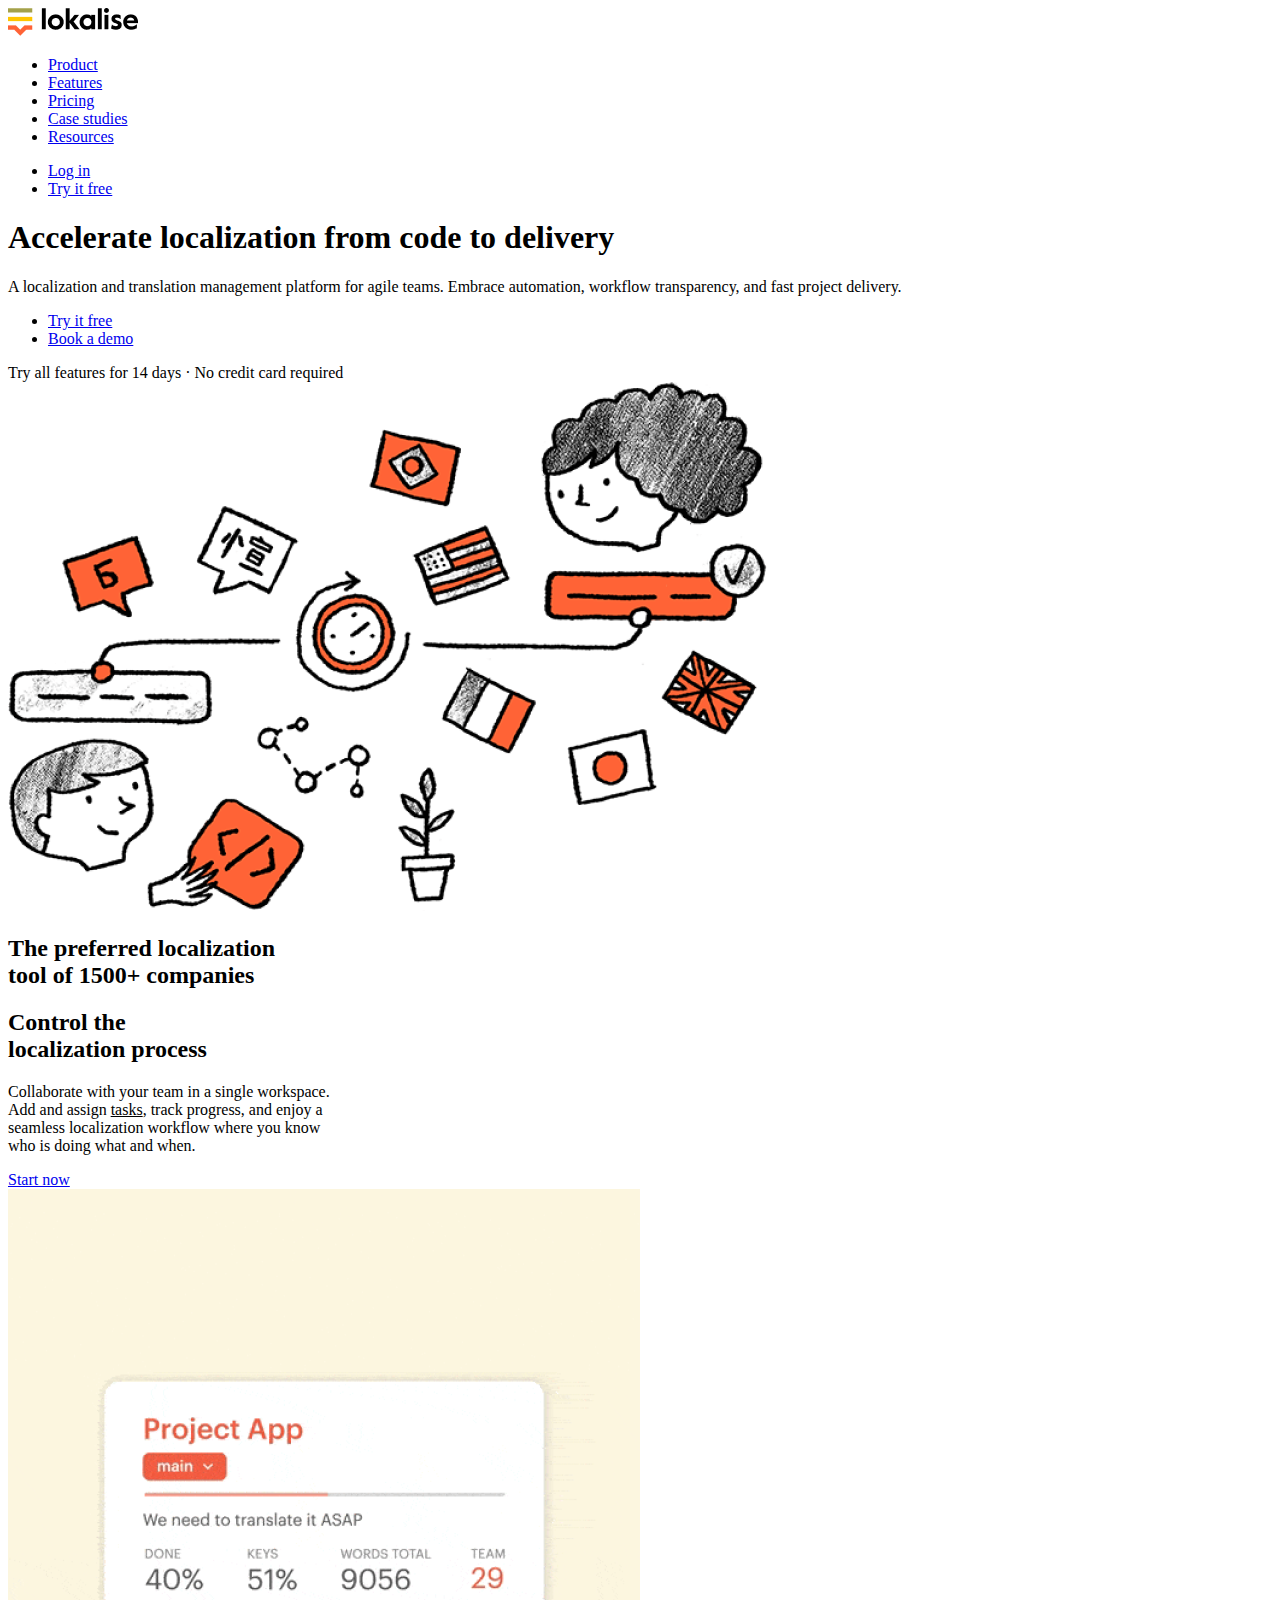
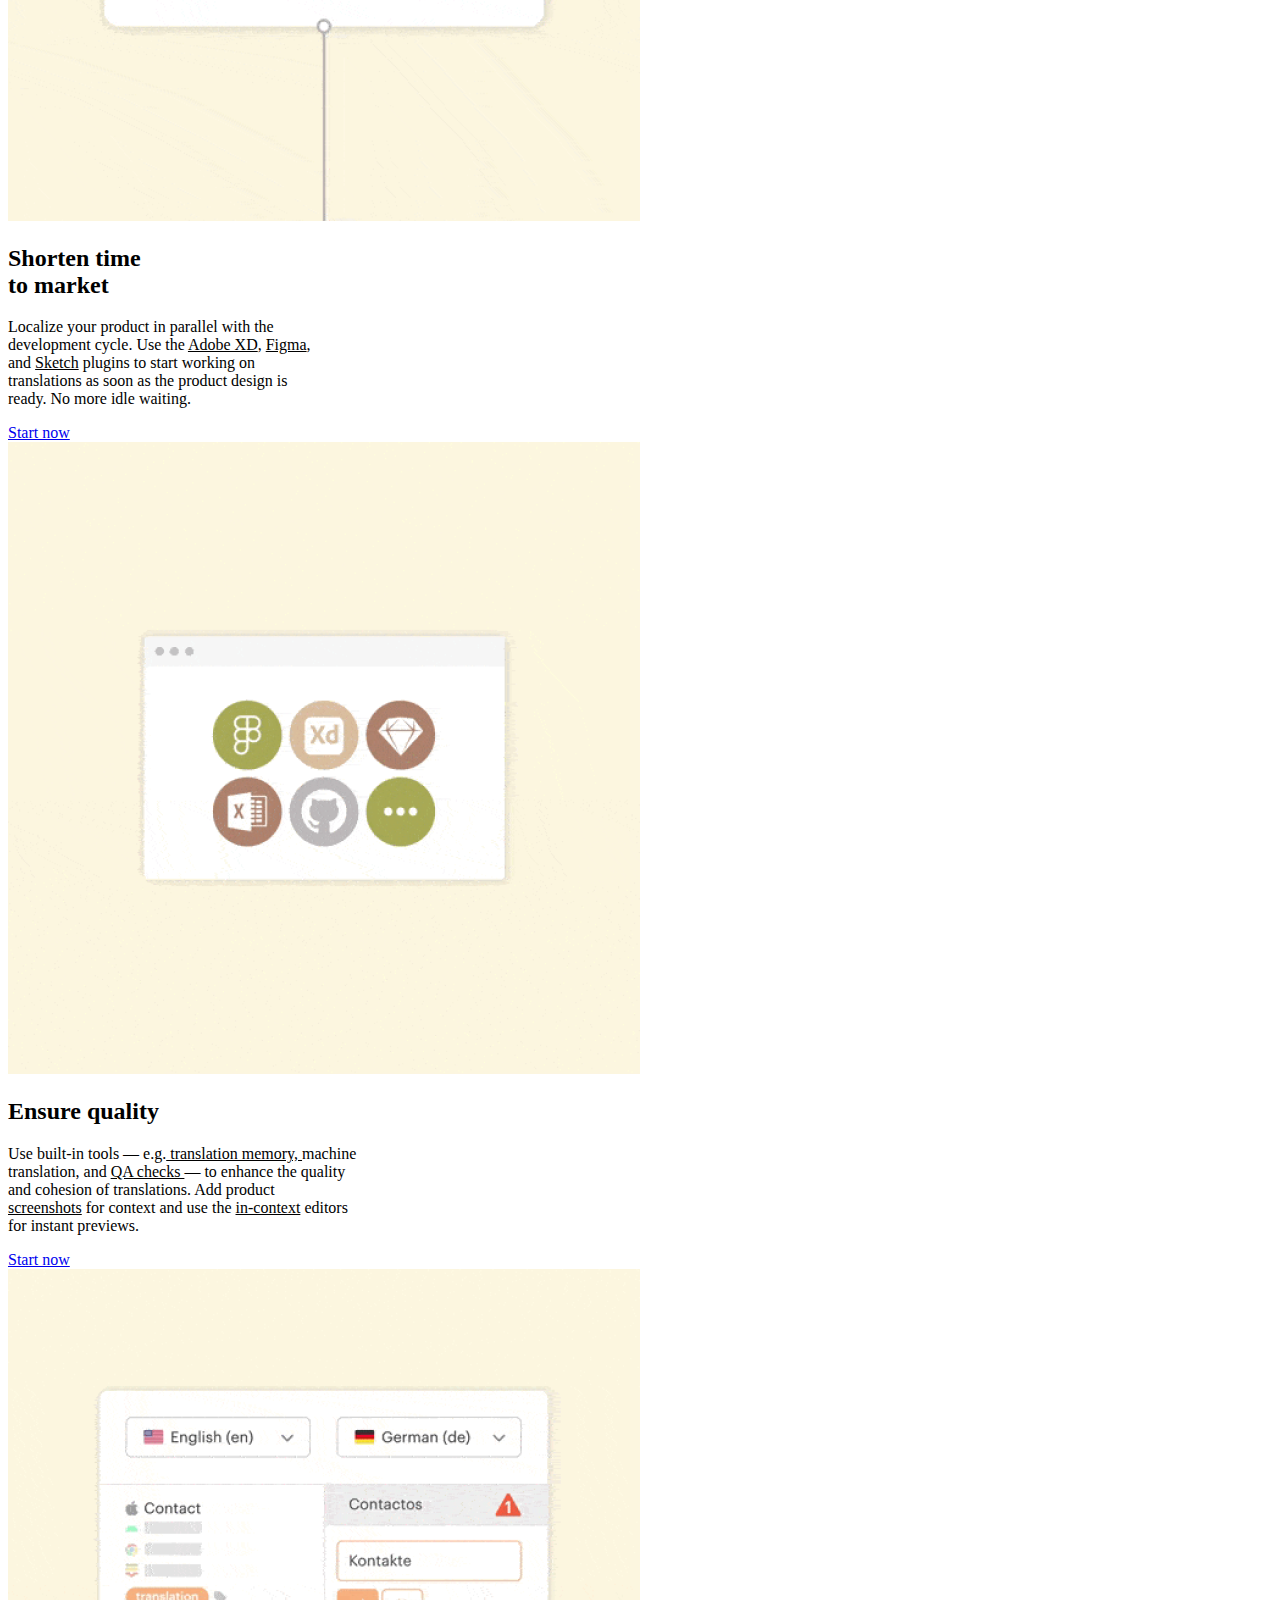
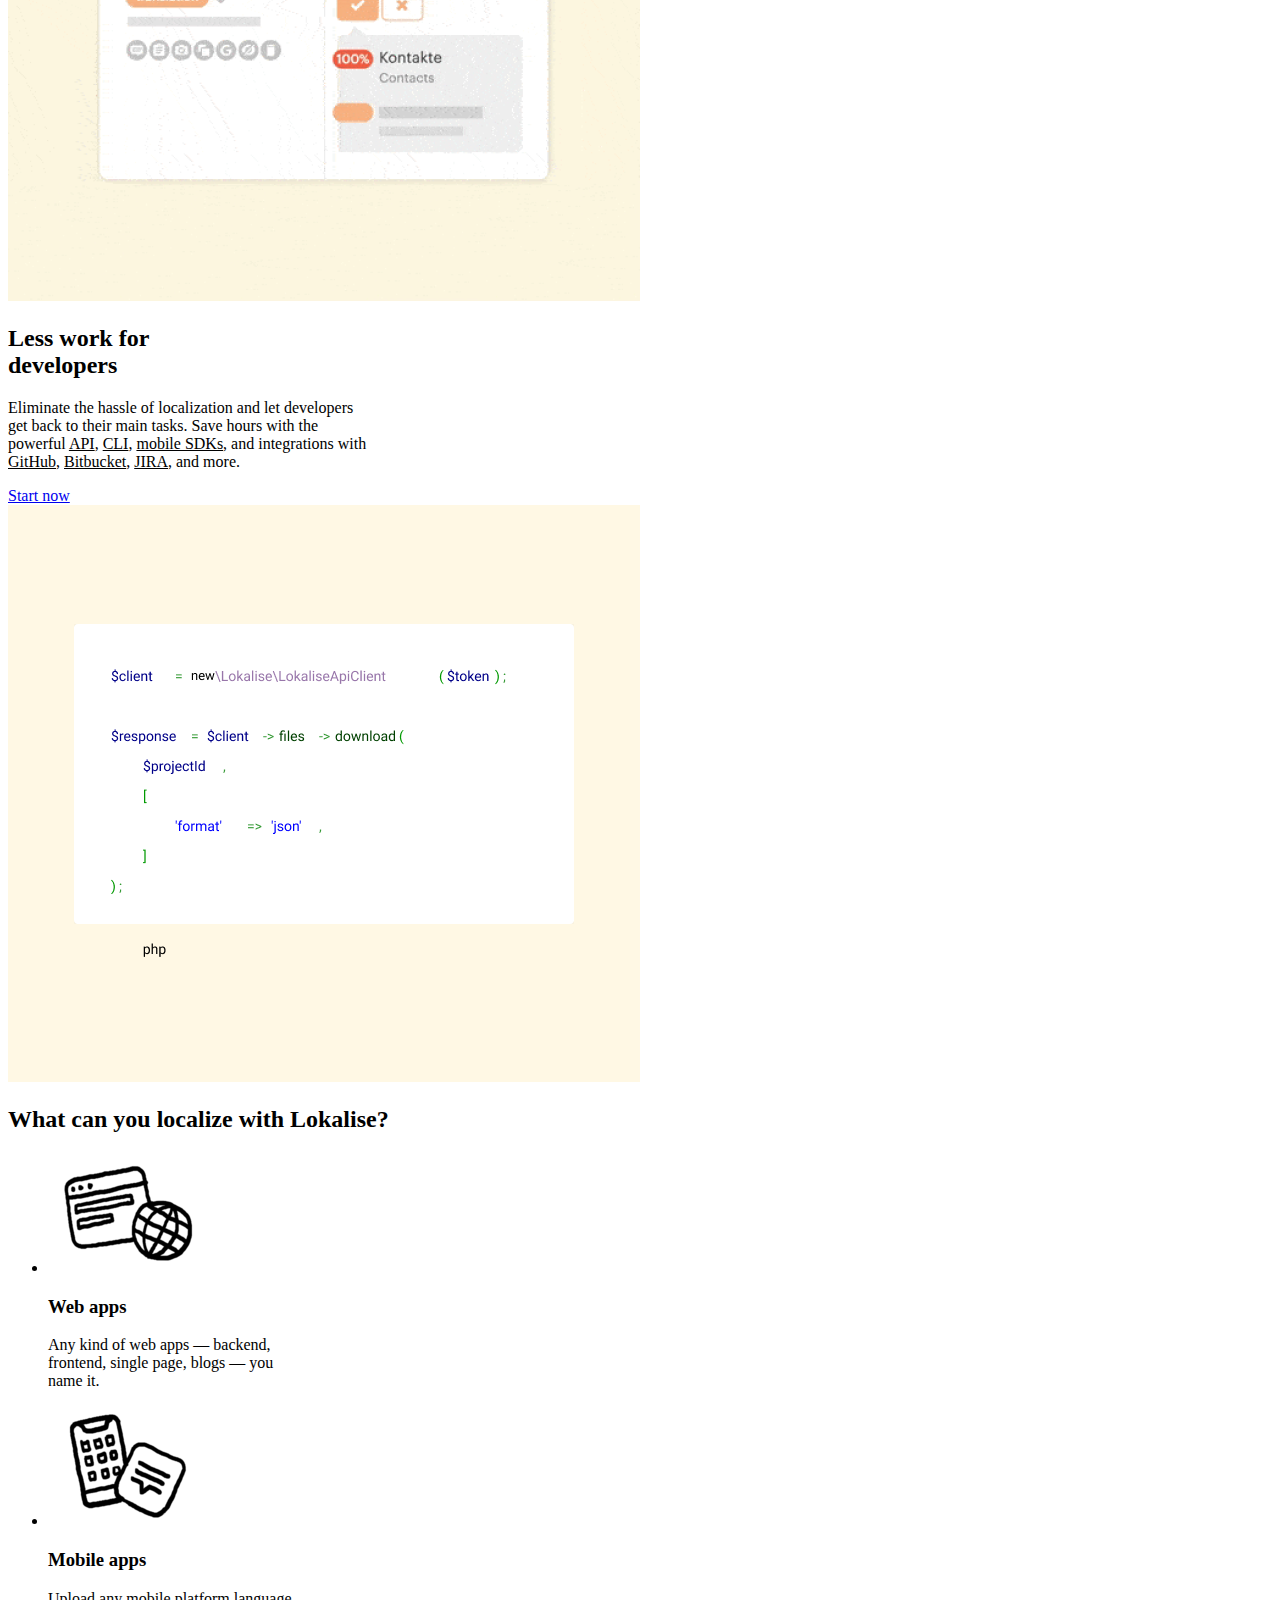
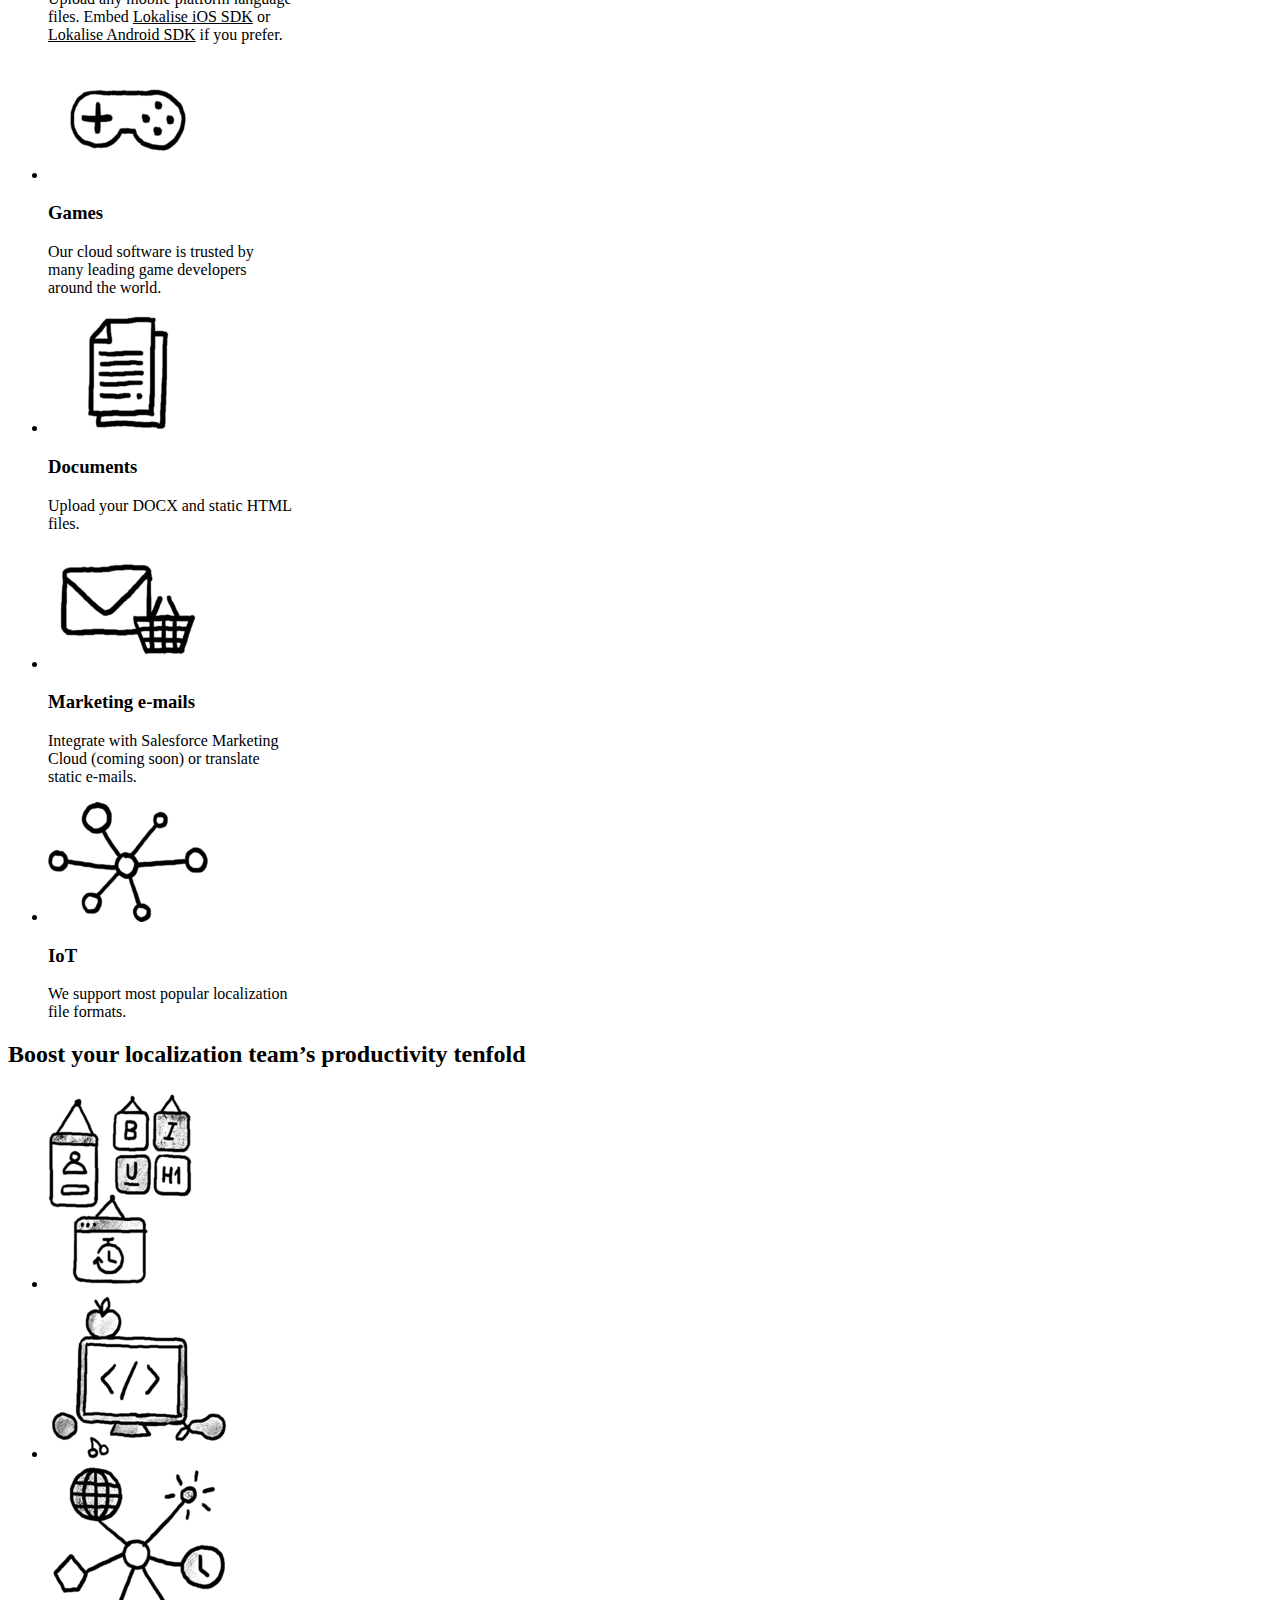
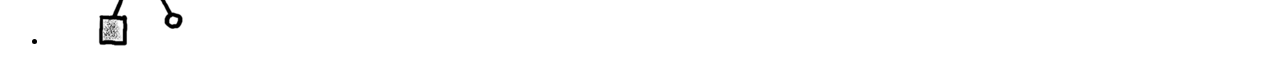
==== dev/index.html @ 87e43131 "flex" ====
<!DOCTYPE html>
<html lang="en">

<head>
    <meta charset="UTF-8">
    <meta http-equiv="X-UA-Compatible" content="IE=edge">
    <meta name="viewport" content="width=device-width, initial-scale=1.0">
    <link rel="stylesheet" href="css/style.css">
    <title>Document</title>
</head>

<body>
    <div id="wrapper">
        <header id="header">
            <div class="hea__logo">
                <a href="#"><img src="images/hea_logo.png" alt="hea_logo"></a>
                <ul class="menu">
                    <li><a href="#">Product</a></li>
                    <li><a href="#">Features</a></li>
                    <li><a href="#">Pricing</a></li>
                    <li><a href="#">Case studies</a></li>
                    <li><a href="#">Resources</a></li>
                </ul>
            </div>
            <div class="hea__btn">
                <ul class="hea__btn__list">
                    <li>
                        <a class="btn1" href="#">Log in</a>
                    </li>
                    <li>
                        <a class="btn2" href="#">Try it free</a>
                    </li>
                </ul>
            </div>
        </header>
        <main id="main">
            <div class="m__line1">
                <div class="m__line1__text">
                    <div class="m__line1__text__one">
                        <h1>Accelerate localization from code to delivery</h1>
                    </div>
                    <div class="m__line1__text__two">
                        <p>A localization and translation 
                            management platform for agile teams. 
                            Embrace automation, workflow 
                            transparency, and fast project delivery.
                        </p>
                    </div>
                    <ul class="hea__btn__list m__btn__list">
                        <li>
                            <a class="btn2" href="#">Try it free</a>
                        </li>
                        <li>
                            <a class="btn1" href="#">Book a demo</a>
                        </li>
                    </ul>
                    <span>Try all features for 14 days · No credit card required</span>
                </div>
                <div class="m__line1__img">
                    <img src="images/m_line1.png" alt="m_laine1">
                </div>
            </div>
            <div class="m__line2">
                <div class="container">
                    <h2>The preferred localization<br> tool of 1500+ companies</h2>
                    <div class="brand">
                        <!-- <img src="images/l2_brand_1.png" alt="">
                        <img src="images/l2_brand_2.png" alt="">
                        <img src="images/l2_brand_3.png" alt="">
                        <img src="images/l2_brand_4.png" alt="">
                        <img src="images/l2_brand_5.png" alt="">
                        <img src="images/l2_brand_6.png" alt=""> -->
                        <span class="icon-frame_1"></span>
                        <span class="icon-frame_2"></span>
                        <span class="icon-frame_3"></span>
                        <span class="icon-frame_4"></span>
                        <span class="icon-frame_5"></span>
                        <span class="icon-frame_6"></span>
                    </div>
                </div>
            </div>
            <div class="m__line__card">
                <div class="container">
                    <div class="m__line__card__block">
                        <div class="text">
                            <h2>Control the<br>localization process</h2>
                            <p>
                                Collaborate with your team in a single workspace.<br>
                                Add and assign <u>tasks</u>, track progress, and enjoy a<br>
                                seamless localization workflow where you know<br>
                                who is doing what and when.
                            </p>
                            <a href="#">Start now</a>
                        </div>
                        <div class="card">
                            <img src="images/card_1.png" alt="card_1">
                        </div>
                    </div>
                    <div class="m__line__card__block">
                        <div class="text">
                            <h2>Shorten time<br>to market</h2>
                            <p>
                                Localize your product in parallel with the<br>
                                development cycle. Use the <u>Adobe XD</u>, <u>Figma</u>,<br>
                                and <u>Sketch</u> plugins to start working on<br>
                                translations as soon as the product design is<br>
                                ready. No more idle waiting.
                            </p>
                            <a href="#">Start now</a>
                        </div>
                        <div class="card">
                            <img src="images/card_2.png" alt="card_2">
                        </div>
                    </div>
                    <div class="m__line__card__block">
                        <div class="text">
                            <h2>Ensure quality</h2>
                            <p>
                                Use built-in tools — e.g.<u> translation memory, </u>machine<br>
                                translation, and <u>QA checks </u>— to enhance the quality<br>
                                and cohesion of translations. Add product<br>
                                <u>screenshots</u> for context and use the <u>in-context</u> editors<br>
                                for instant previews.
                            </p>
                            <a href="#">Start now</a>
                        </div>
                        <div class="card">
                            <img src="images/card_3.png" alt="card_3">
                        </div>
                    </div>
                    <div class="m__line__card__block">
                        <div class="text">
                            <h2>Less work for<br> developers</h2>
                            <p>
                                Eliminate the hassle of localization and let developers<br>
                                get back to their main tasks. Save hours with the<br>
                                powerful <u>API</u>, <u>CLI</u>, <u>mobile SDKs</u>, and integrations with<br>
                                <u>GitHub</u>, <u>Bitbucket</u>, <u>JIRA</u>, and more.
                            </p>
                            <a href="#">Start now</a>
                        </div>
                        <div class="card">
                            <img src="images/card_4.png" alt="card_4">
                        </div>
                    </div>
                </div>
            </div>
            <div class="block__local">
                <div class="local_one">
                    <div class="container">
                        <div class="local_one_block">
                            <h2>What can you localize with Lokalise?</h2>
                            <ul class="block__local__list">
                                <li class="card__local">
                                    <div class="card__local__photo">
                                        <img src="images/local_one_1.png" alt="local_one_1">
                                    </div>
                                    <div class="card__local__text">
                                        <h3>Web apps</h3>
                                        <p>
                                            Any kind of web apps — backend,<br>
                                            frontend, single page, blogs — you<br>
                                            name it.
                                        </p>
                                    </div>
                                </li>
                                <li class="card__local">
                                    <div class="card__local__photo">
                                        <img src="images/local_one_2.png" alt="local_one_2">
                                    </div>
                                    <div class="card__local__text">
                                        <h3>Mobile apps</h3>
                                        <p>
                                            Upload any mobile platform language<br>
                                            files. Embed <u>Lokalise iOS SDK</u> or<br>
                                            <u>Lokalise Android SDK</u> if you prefer. 
                                        </p>
                                    </div>
                                </li>
                                <li class="card__local">
                                    <div class="card__local__photo">
                                        <img src="images/local_one_3.png" alt="local_one_3">
                                    </div>
                                    <div class="card__local__text">
                                        <h3>Games</h3>
                                        <p>
                                            Our cloud software is trusted by<br>
                                            many leading game developers<br>
                                            around the world.
                                        </p>
                                    </div>
                                </li>
                                <li class="card__local">
                                    <div class="card__local__photo">
                                        <img src="images/local_one_4.png" alt="local_one_4">
                                    </div>
                                    <div class="card__local__text">
                                        <h3>Documents</h3>
                                        <p>
                                            Upload your DOCX and static HTML<br>files.
                                        </p>
                                    </div>
                                </li>
                                <li class="card__local">
                                    <div class="card__local__photo">
                                        <img src="images/local_one_5.png" alt="local_one_5">
                                    </div>
                                    <div class="card__local__text">
                                        <h3>Marketing e-mails</h3>
                                        <p>
                                            Integrate with Salesforce Marketing<br>
                                            Cloud (coming soon) or translate<br>
                                            static e-mails.
                                        </p>
                                    </div>
                                </li>
                                <li class="card__local">
                                    <div class="card__local__photo">
                                        <img src="images/local_one_6.png" alt="local_one_6">
                                    </div>
                                    <div class="card__local__text">
                                        <h3>IoT</h3>
                                        <p>
                                            We support most popular localization<br>file formats.
                                        </p>
                                    </div>
                                </li>
                            </ul>
                        </div>
                    </div>
                </div>
                <div class="local_two">
                    <div class="container">
                        <div class="local_two_block">
                            <h2>Boost your localization team’s productivity tenfold</h2>
                            <ul class="local_two_block_list">
                                <li class="card__local">
                                    <div class="card__local__photo">
                                        <img src="images/local_two_1.png" alt="local_two_1">
                                    </div>
                                    <!-- <div class="card__local__text">
                                        <h3>Managers</h3>
                                        <p>
                                            Update existing and launch new features and products while simultaneously localizing them in multiple languages. Streamline your team's workflow, maximize productivity, and speed up expansion to other markets.
                                        </p>
                                        <a href="#"><u>Learn more</u></a>
                                    </div> -->
                                </li>
                                <li class="card__local">
                                    <div class="card__local__photo">
                                        <img src="images/local_two_2.png" alt="local_two_2">
                                    </div>
                                    <!-- <div class="card__local__text">
                                        <h3>Developers</h3>
                                        <p>
                                            Set up an integration with your code repository or your own custom SDK via Lokalise's powerful API. Do that once, and every time you make changes in the code, they'll be automatically imported to Lokalise for translation.
                                        </p>
                                        <a href="#"><u>Learn more</u></a>
                                    </div> -->
                                </li>
                                <li class="card__local">
                                    <div class="card__local__photo">
                                        <img src="images/local_two_3.png" alt="local_two_3">
                                    </div>
                                    <!-- <div class="card__local__text">
                                        <h3>Translators</h3>
                                        <p>
                                            Eliminate double-work and neverending revisions with visual context (screenshots) and live previews. Improve the quality and speed of your translations with built-in CAT tools, like autocomplete, inline machine translation, and translation memory.
                                        </p>
                                        <a href="#"><u>Learn more</u></a>
                                    </div> -->
                                </li>
                            </ul>
                        </div>
                    </div>
                </div>
            </div>
        </main>
        <footer id="footer">

        </footer>
    </div>
</body>

</html>
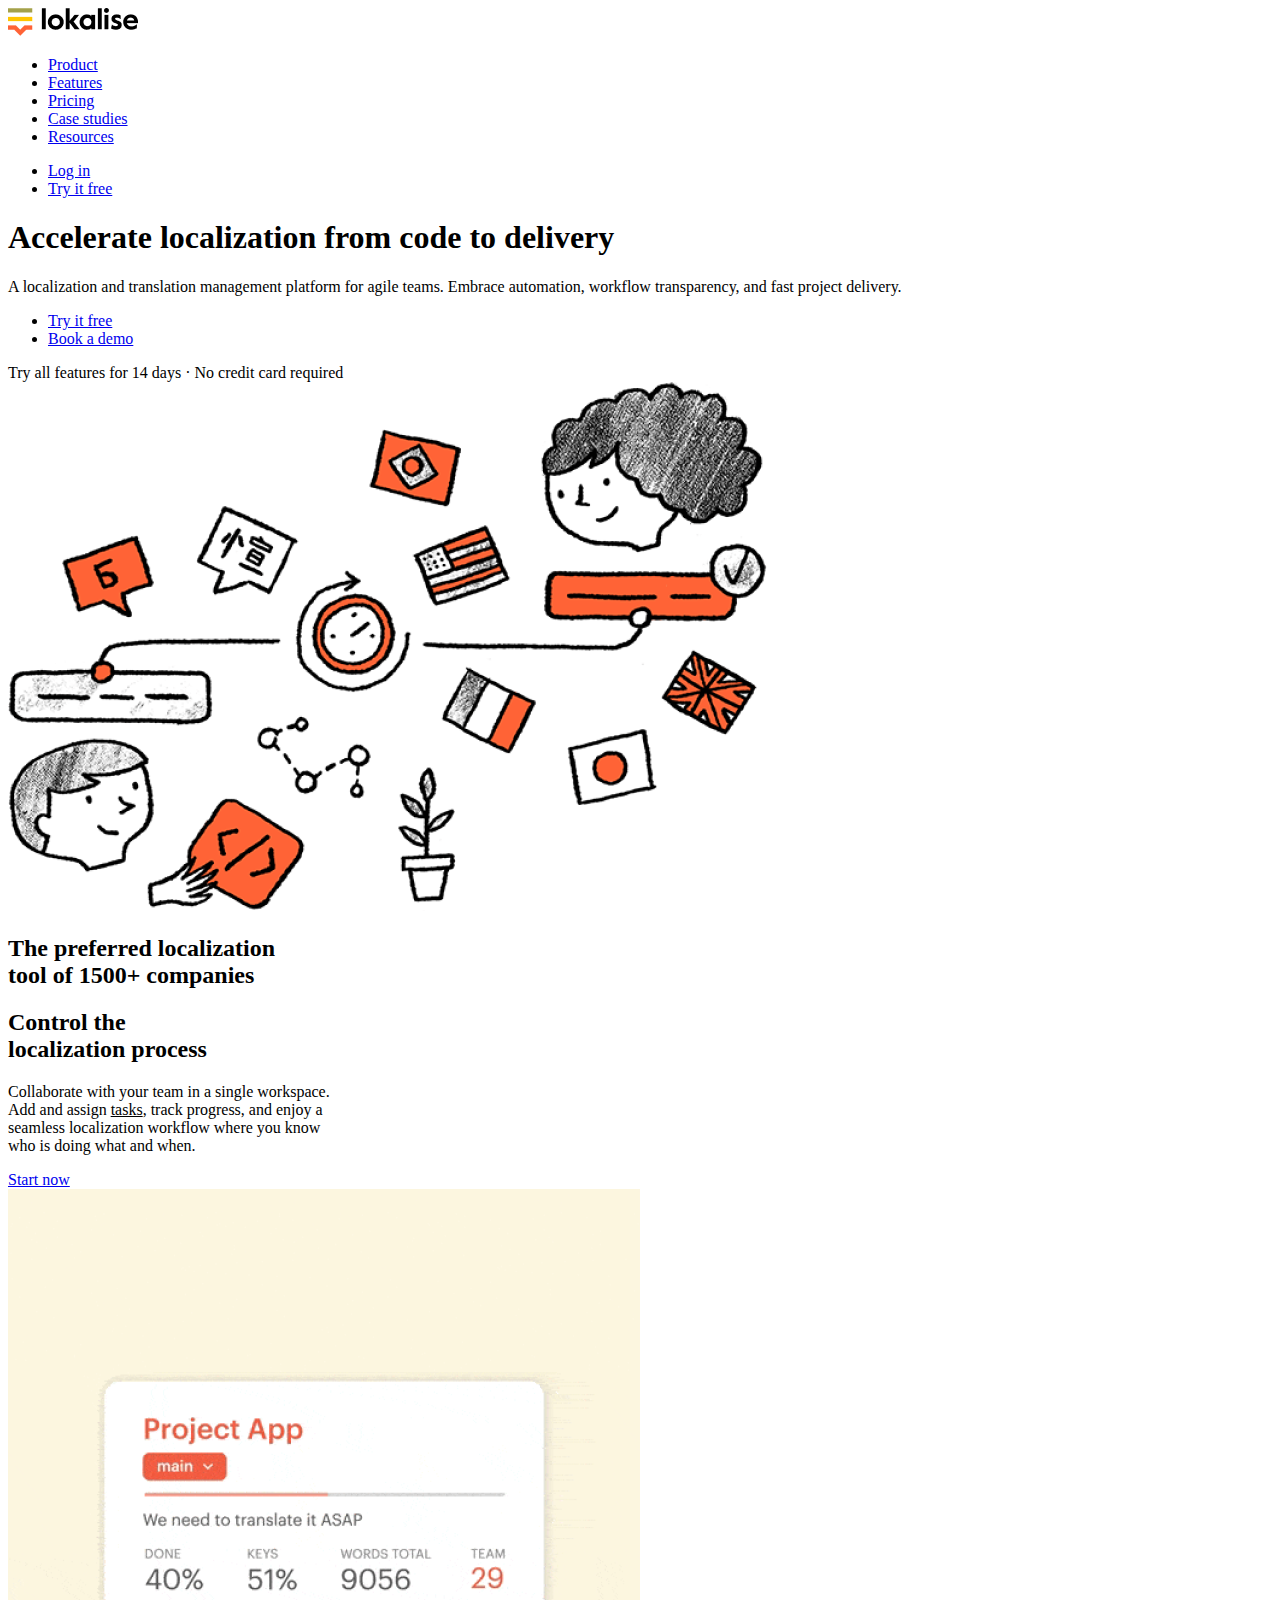
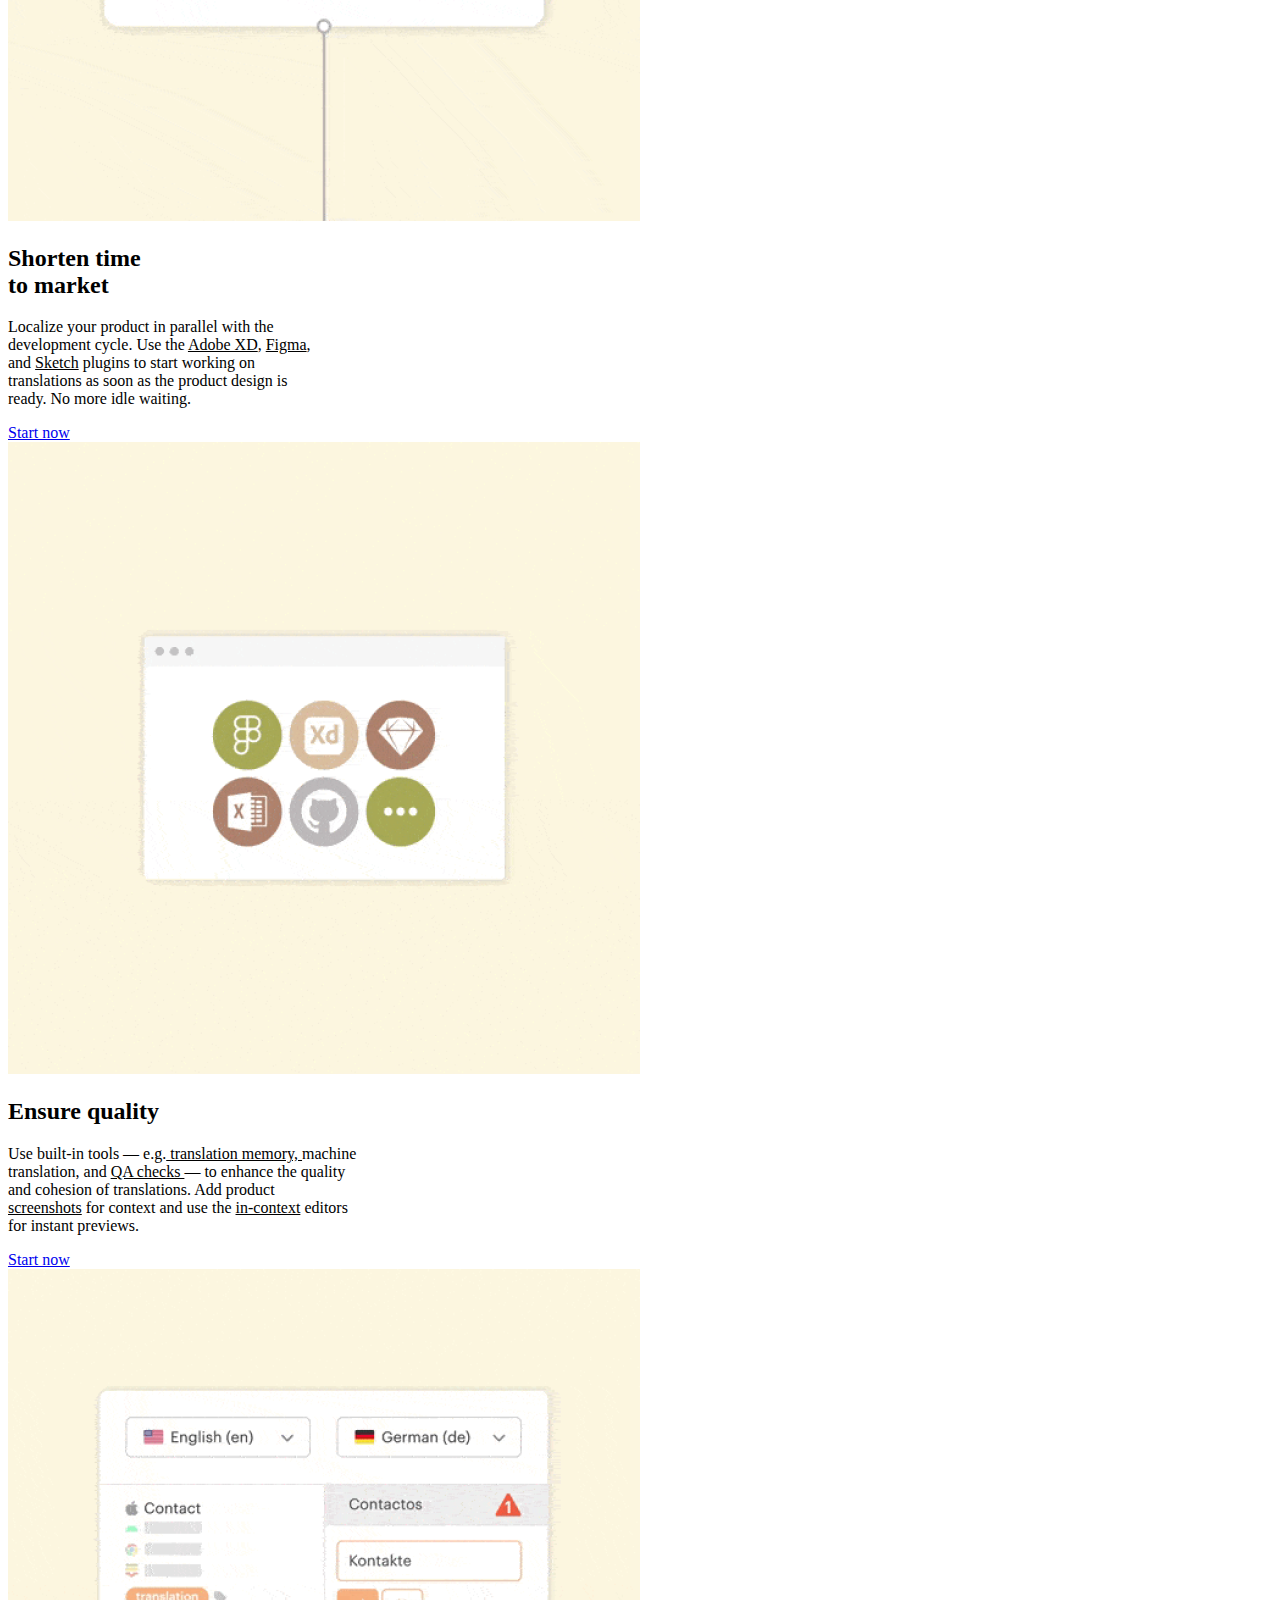
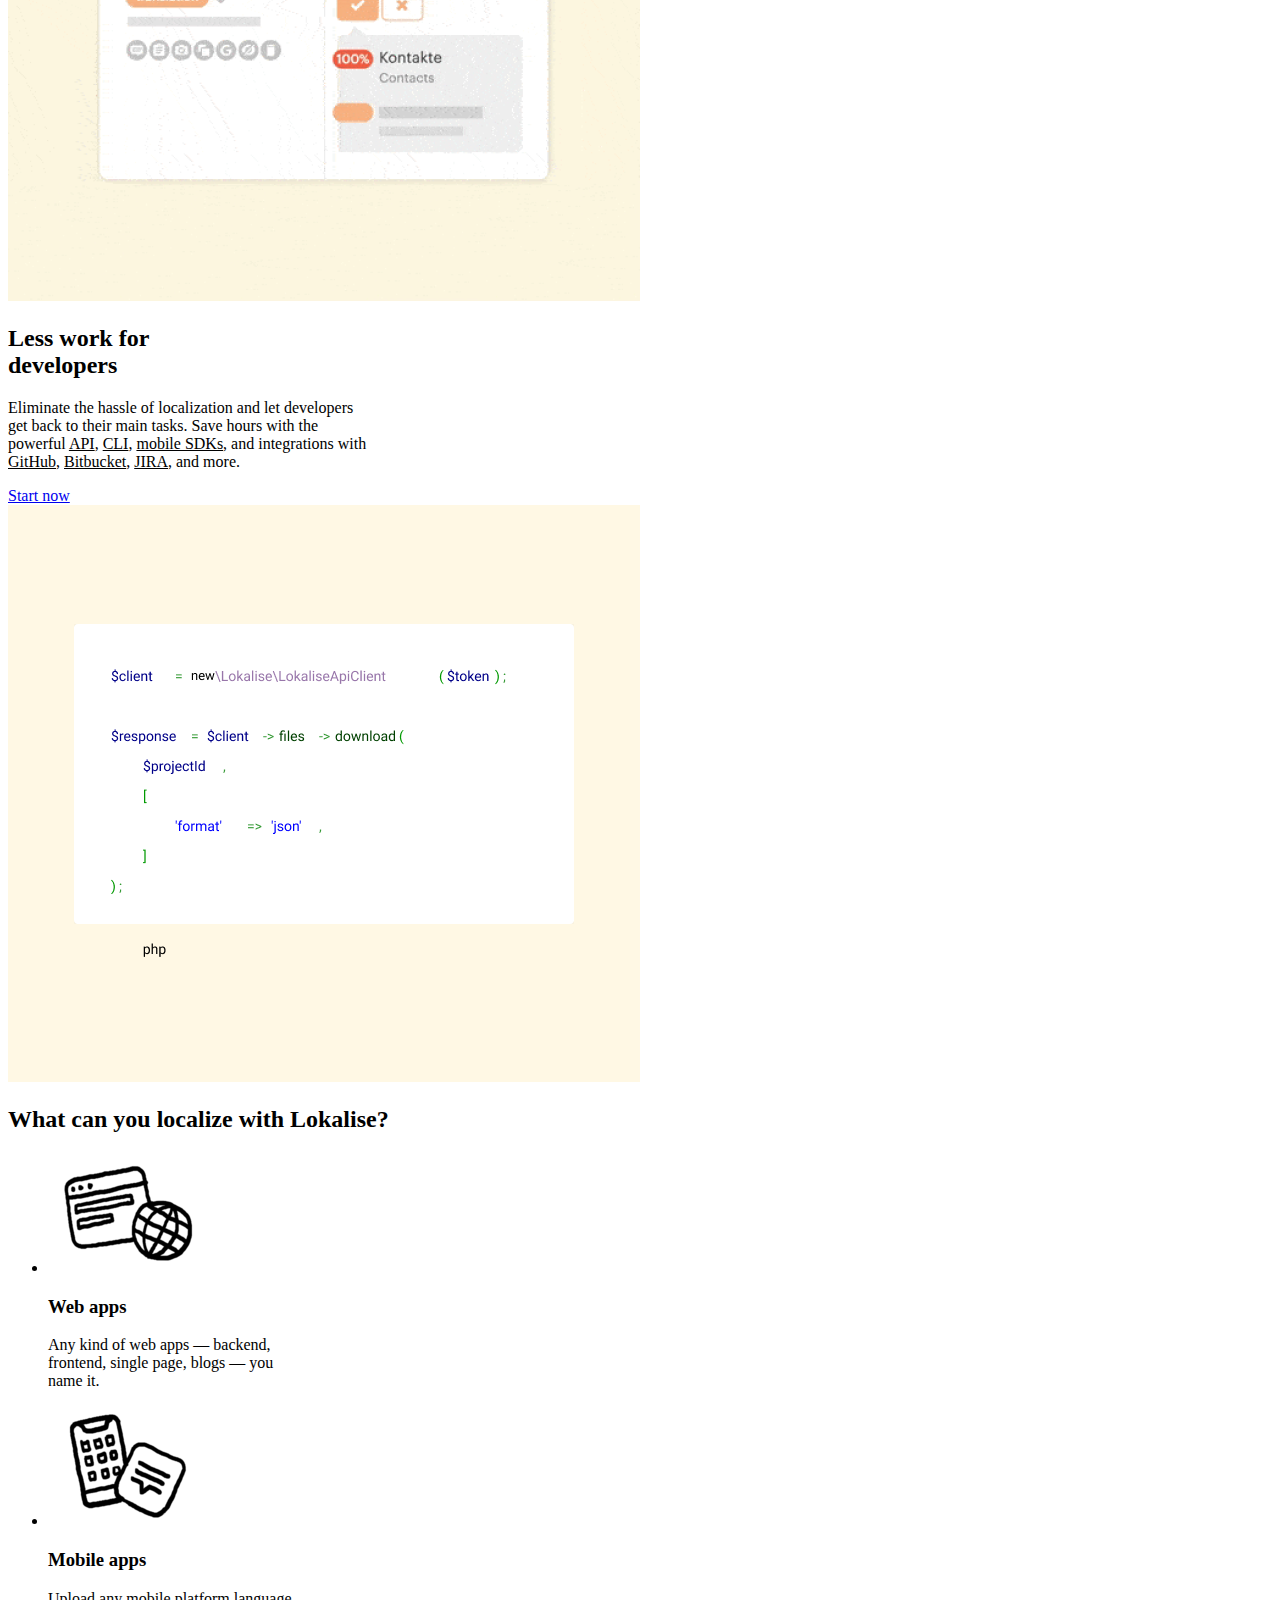
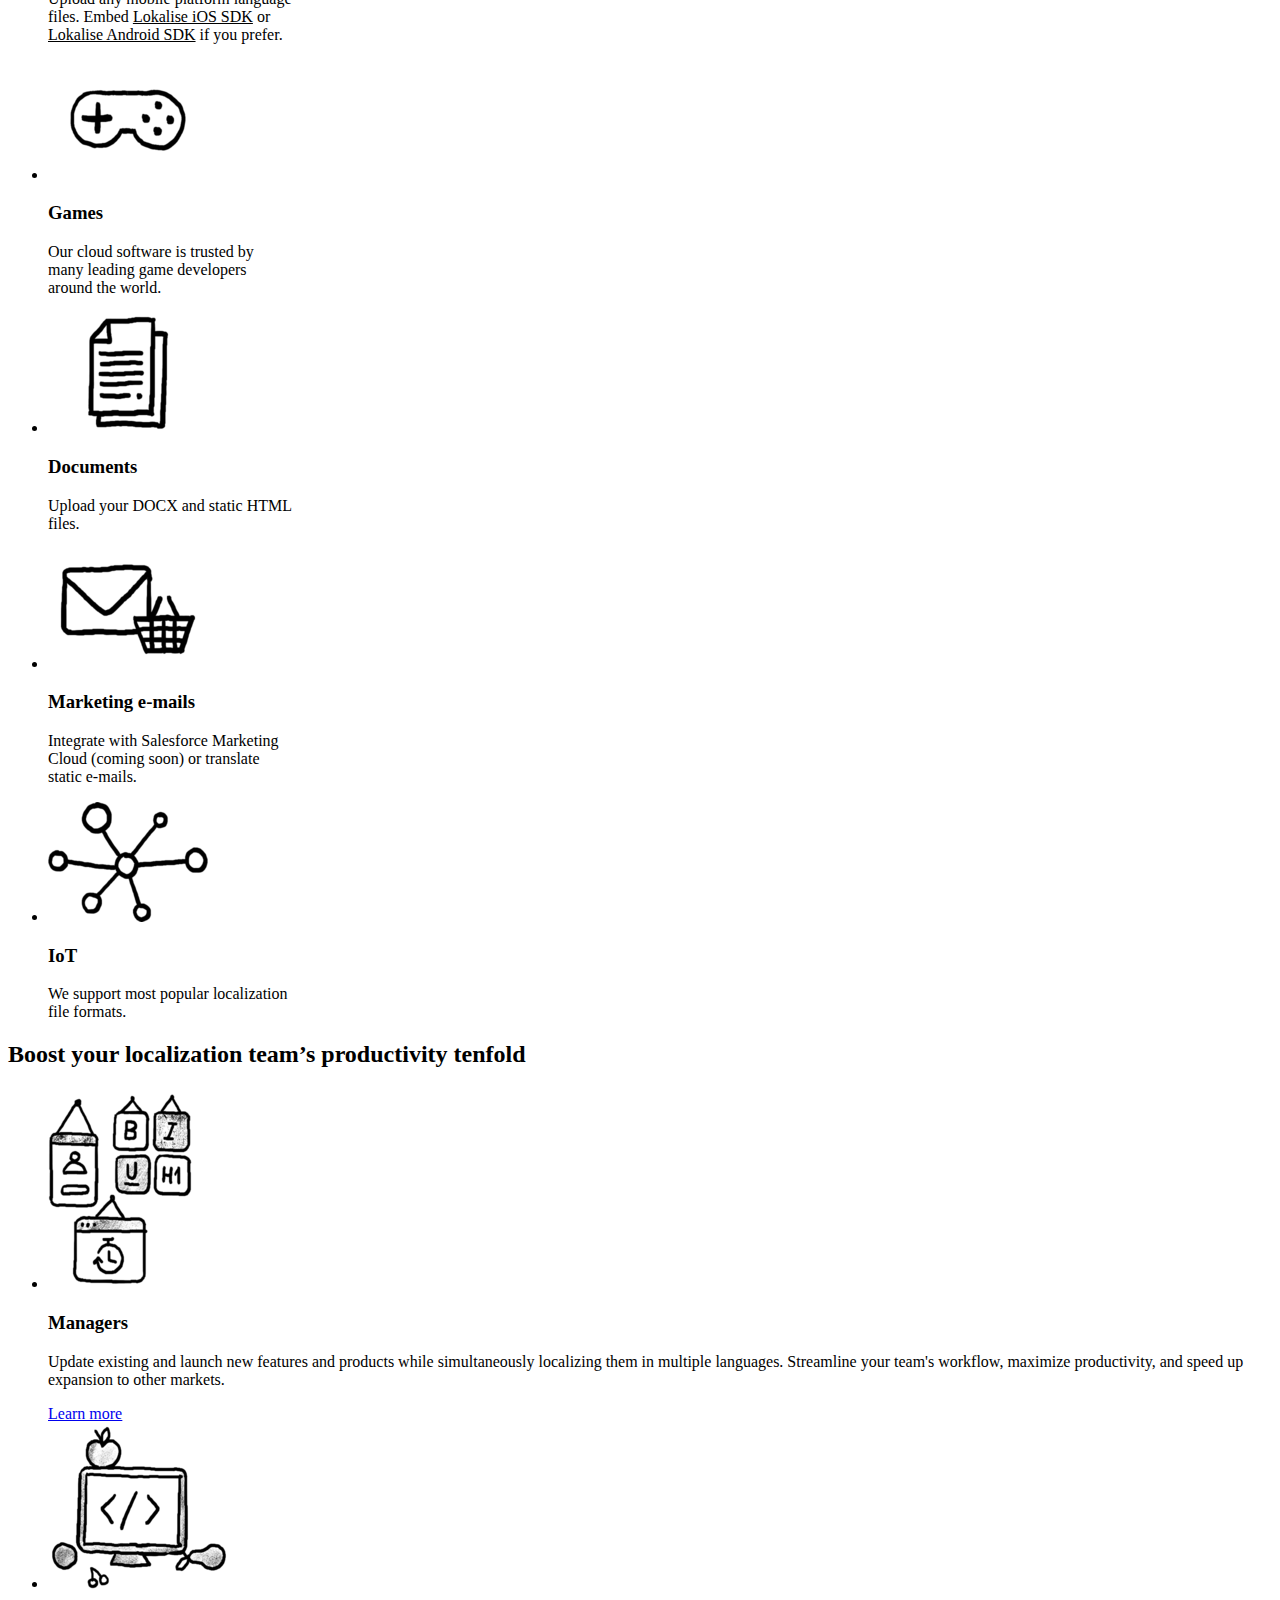
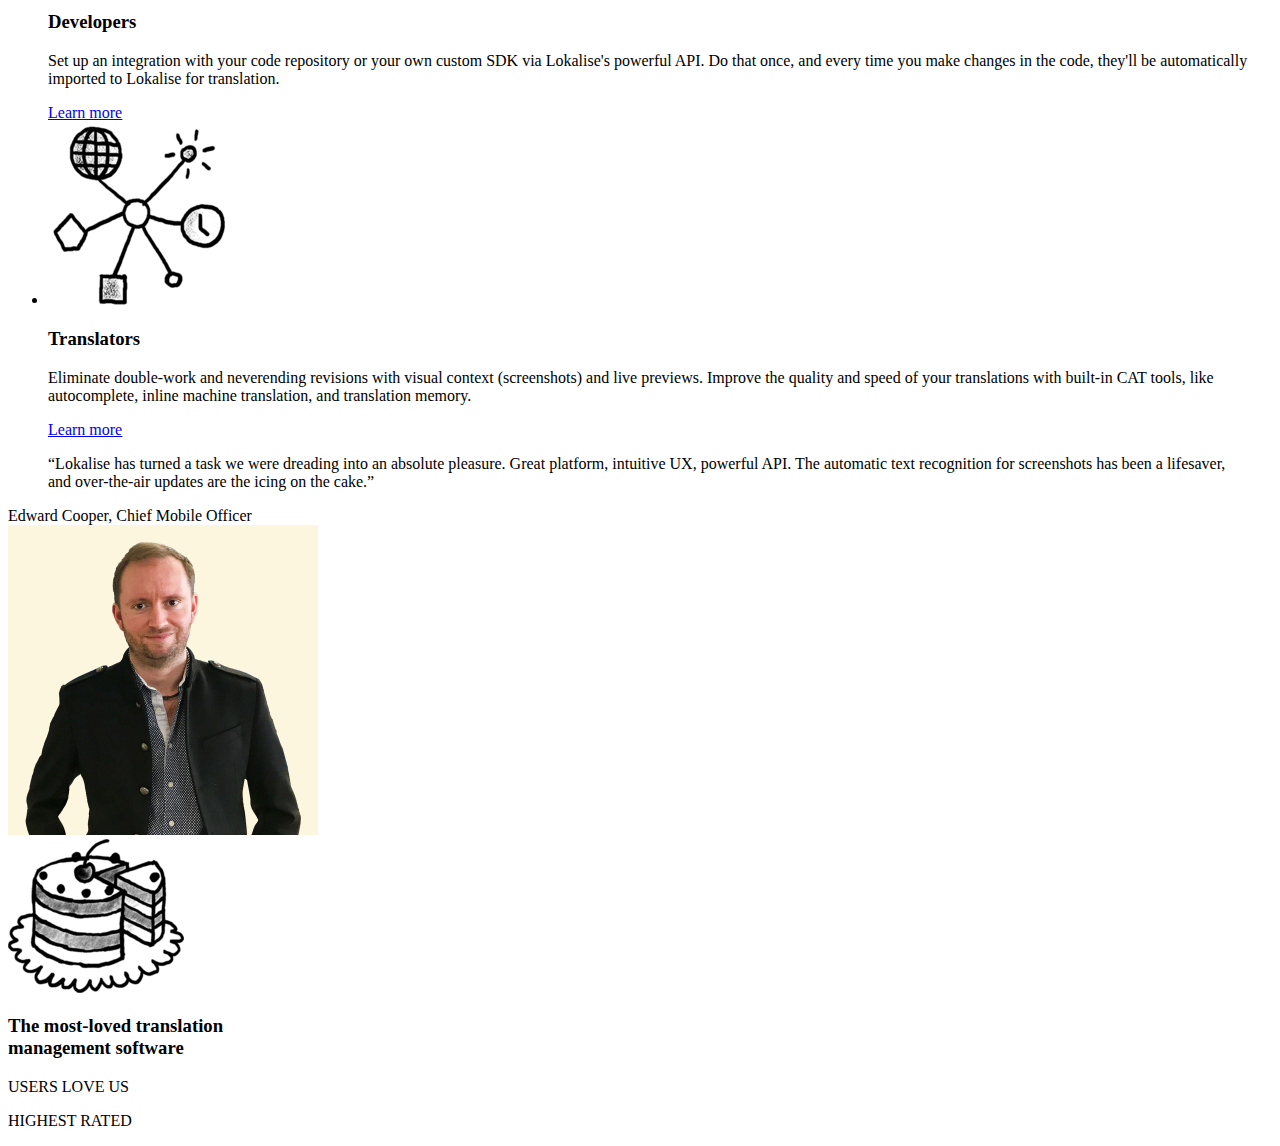
==== commit c47e5851: "flex" ====
--- a/dev/index.html
+++ b/dev/index.html
@@ -238,39 +238,93 @@
                                     <div class="card__local__photo">
                                         <img src="images/local_two_1.png" alt="local_two_1">
                                     </div>
-                                    <!-- <div class="card__local__text">
+                                    <div class="card__local__text">
                                         <h3>Managers</h3>
                                         <p>
                                             Update existing and launch new features and products while simultaneously localizing them in multiple languages. Streamline your team's workflow, maximize productivity, and speed up expansion to other markets.
                                         </p>
                                         <a href="#"><u>Learn more</u></a>
-                                    </div> -->
+                                    </div>
                                 </li>
                                 <li class="card__local">
                                     <div class="card__local__photo">
                                         <img src="images/local_two_2.png" alt="local_two_2">
                                     </div>
-                                    <!-- <div class="card__local__text">
+                                    <div class="card__local__text">
                                         <h3>Developers</h3>
                                         <p>
                                             Set up an integration with your code repository or your own custom SDK via Lokalise's powerful API. Do that once, and every time you make changes in the code, they'll be automatically imported to Lokalise for translation.
                                         </p>
                                         <a href="#"><u>Learn more</u></a>
-                                    </div> -->
+                                    </div>
                                 </li>
                                 <li class="card__local">
                                     <div class="card__local__photo">
                                         <img src="images/local_two_3.png" alt="local_two_3">
                                     </div>
-                                    <!-- <div class="card__local__text">
+                                    <div class="card__local__text">
                                         <h3>Translators</h3>
                                         <p>
                                             Eliminate double-work and neverending revisions with visual context (screenshots) and live previews. Improve the quality and speed of your translations with built-in CAT tools, like autocomplete, inline machine translation, and translation memory.
                                         </p>
                                         <a href="#"><u>Learn more</u></a>
-                                    </div> -->
+                                    </div>
                                 </li>
                             </ul>
+                        </div>
+                    </div>
+                </div>
+            </div>
+            <div class="article">
+                <div class="container">
+                    <div class="article__block">
+                        <div class="article__block__text">
+                            <blockquote>
+                                <p>
+                                “Lokalise has turned a task we were dreading into an absolute pleasure. Great platform, intuitive UX, powerful API. The automatic text recognition for screenshots has been a lifesaver, and over-the-air updates are the icing on the cake.”
+                                </p>
+                            </blockquote>
+                            <figcaption>
+                                Edward Cooper, Chief Mobile Officer
+                                <span class="icon-frame_4"></span>
+                            </figcaption>
+                        </div>
+                        <div class="article__block__photo">
+                            <img src="images/photo.png" alt="photo">
+                        </div>
+                    </div>
+                </div>
+            </div>
+            <div class="most">
+                <div class="container">
+                    <div class="most__block">
+                        <div class="most__block__text">
+                            <img src="images/most.png" alt="most">
+                            <h3>The most-loved translation<br> management software</h3>
+                        </div>
+                        <div class="most__block__brand">
+                            <div class="brand__icon">
+                                <span class="icon-brand"></span>
+                                <div>
+                                    <span class="icon-Vector_1"></span>
+                                    <span class="icon-Vector_1"></span>
+                                    <span class="icon-Vector_1"></span>
+                                    <span class="icon-Vector_1"></span>
+                                    <span class="icon-Vector_1"></span>
+                                </div>
+                                <p>USERS LOVE US</p>
+                            </div>
+                            <div class="brand__icon">
+                                <span class="icon-brand_2"></span>
+                                <div>
+                                    <span class="icon-Vector_1"></span>
+                                    <span class="icon-Vector_1"></span>
+                                    <span class="icon-Vector_1"></span>
+                                    <span class="icon-Vector_1"></span>
+                                    <span class="icon-Vector_1"></span>
+                                </div>
+                                <p>HIGHEST RATED</p>
+                            </div>
                         </div>
                     </div>
                 </div>
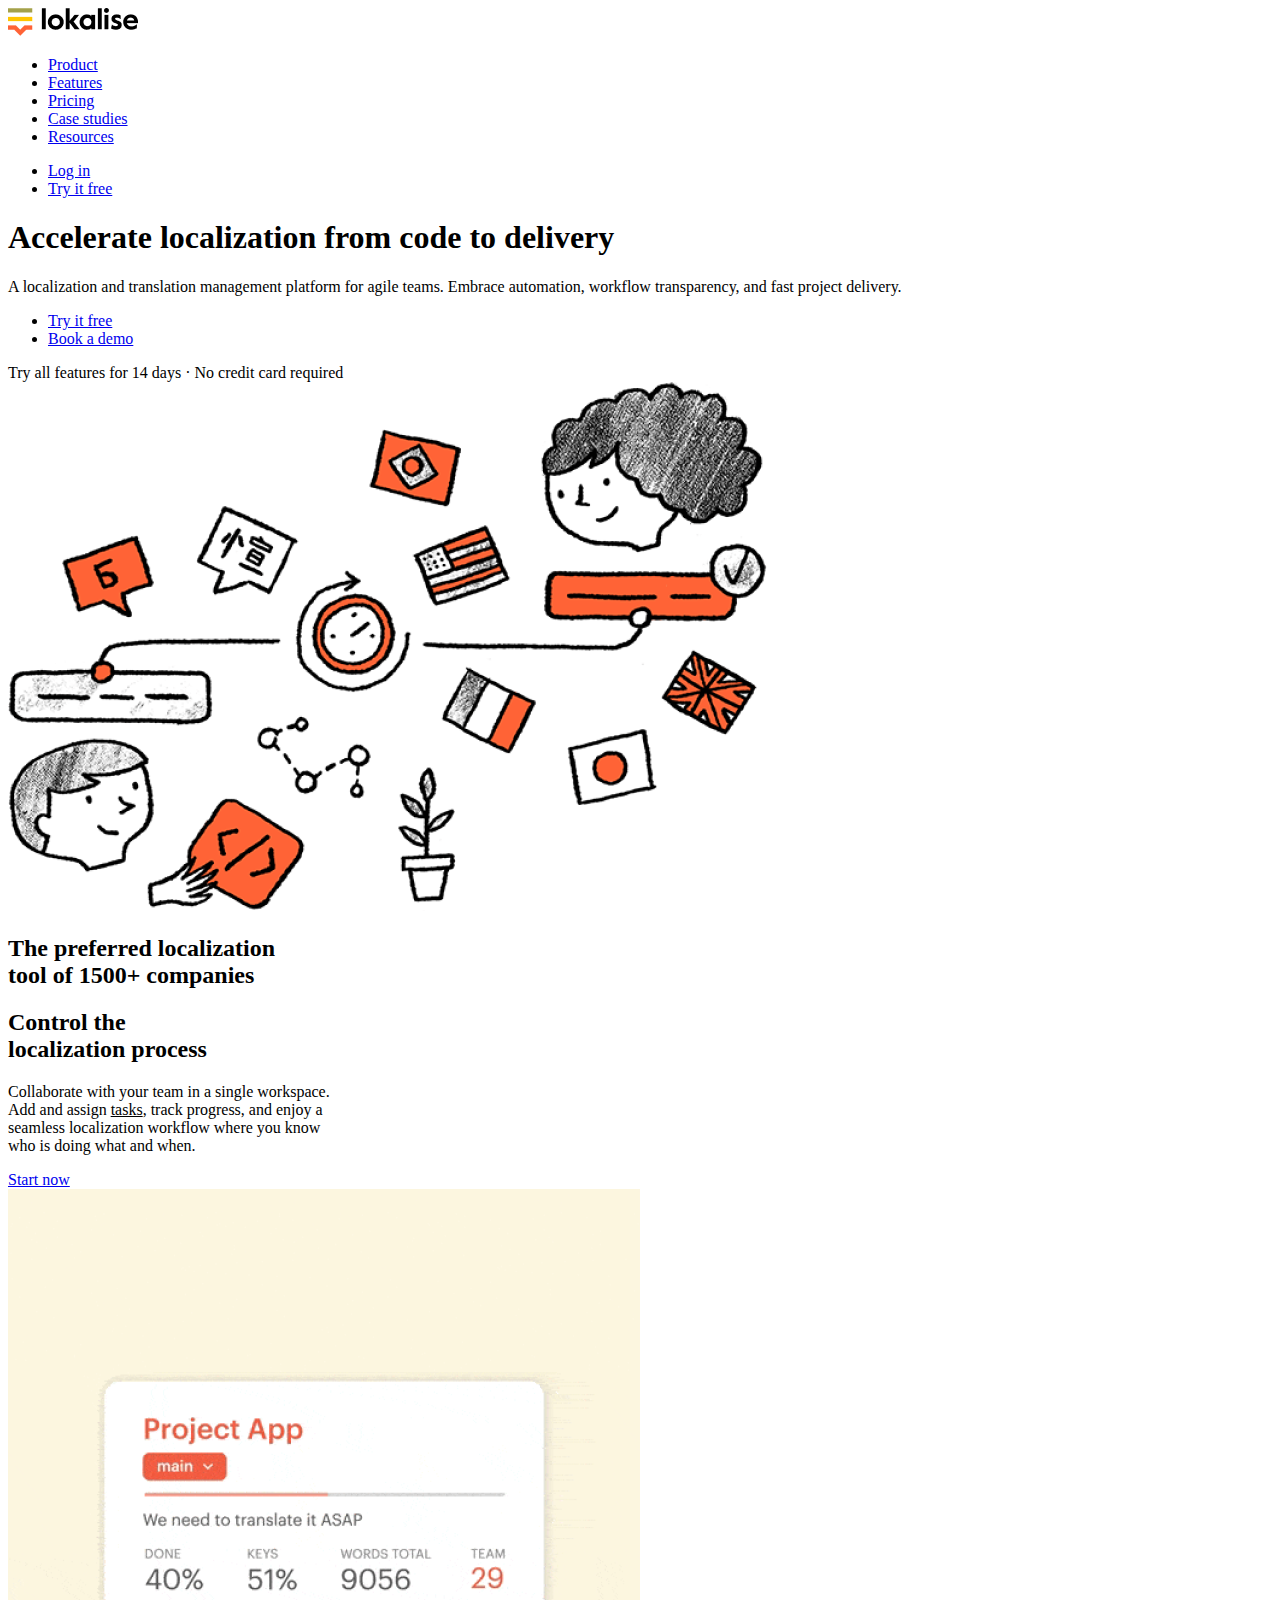
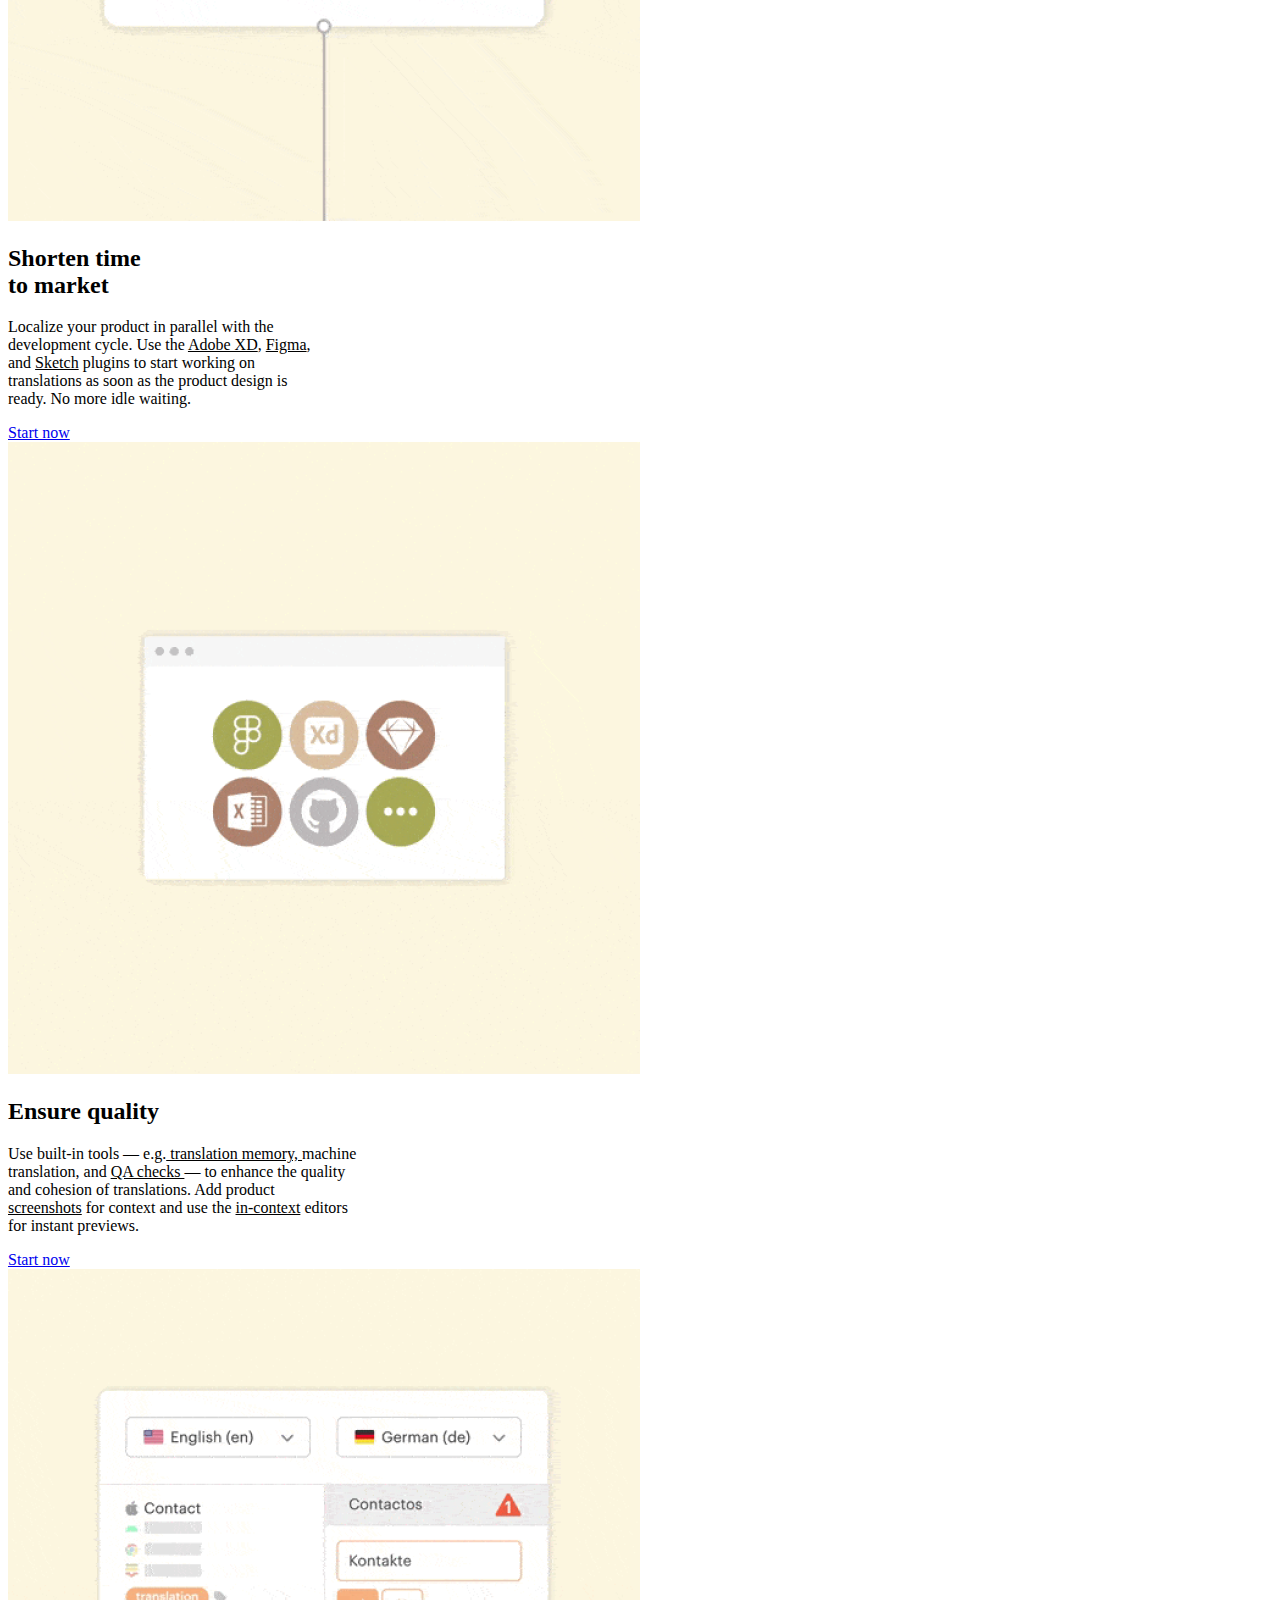
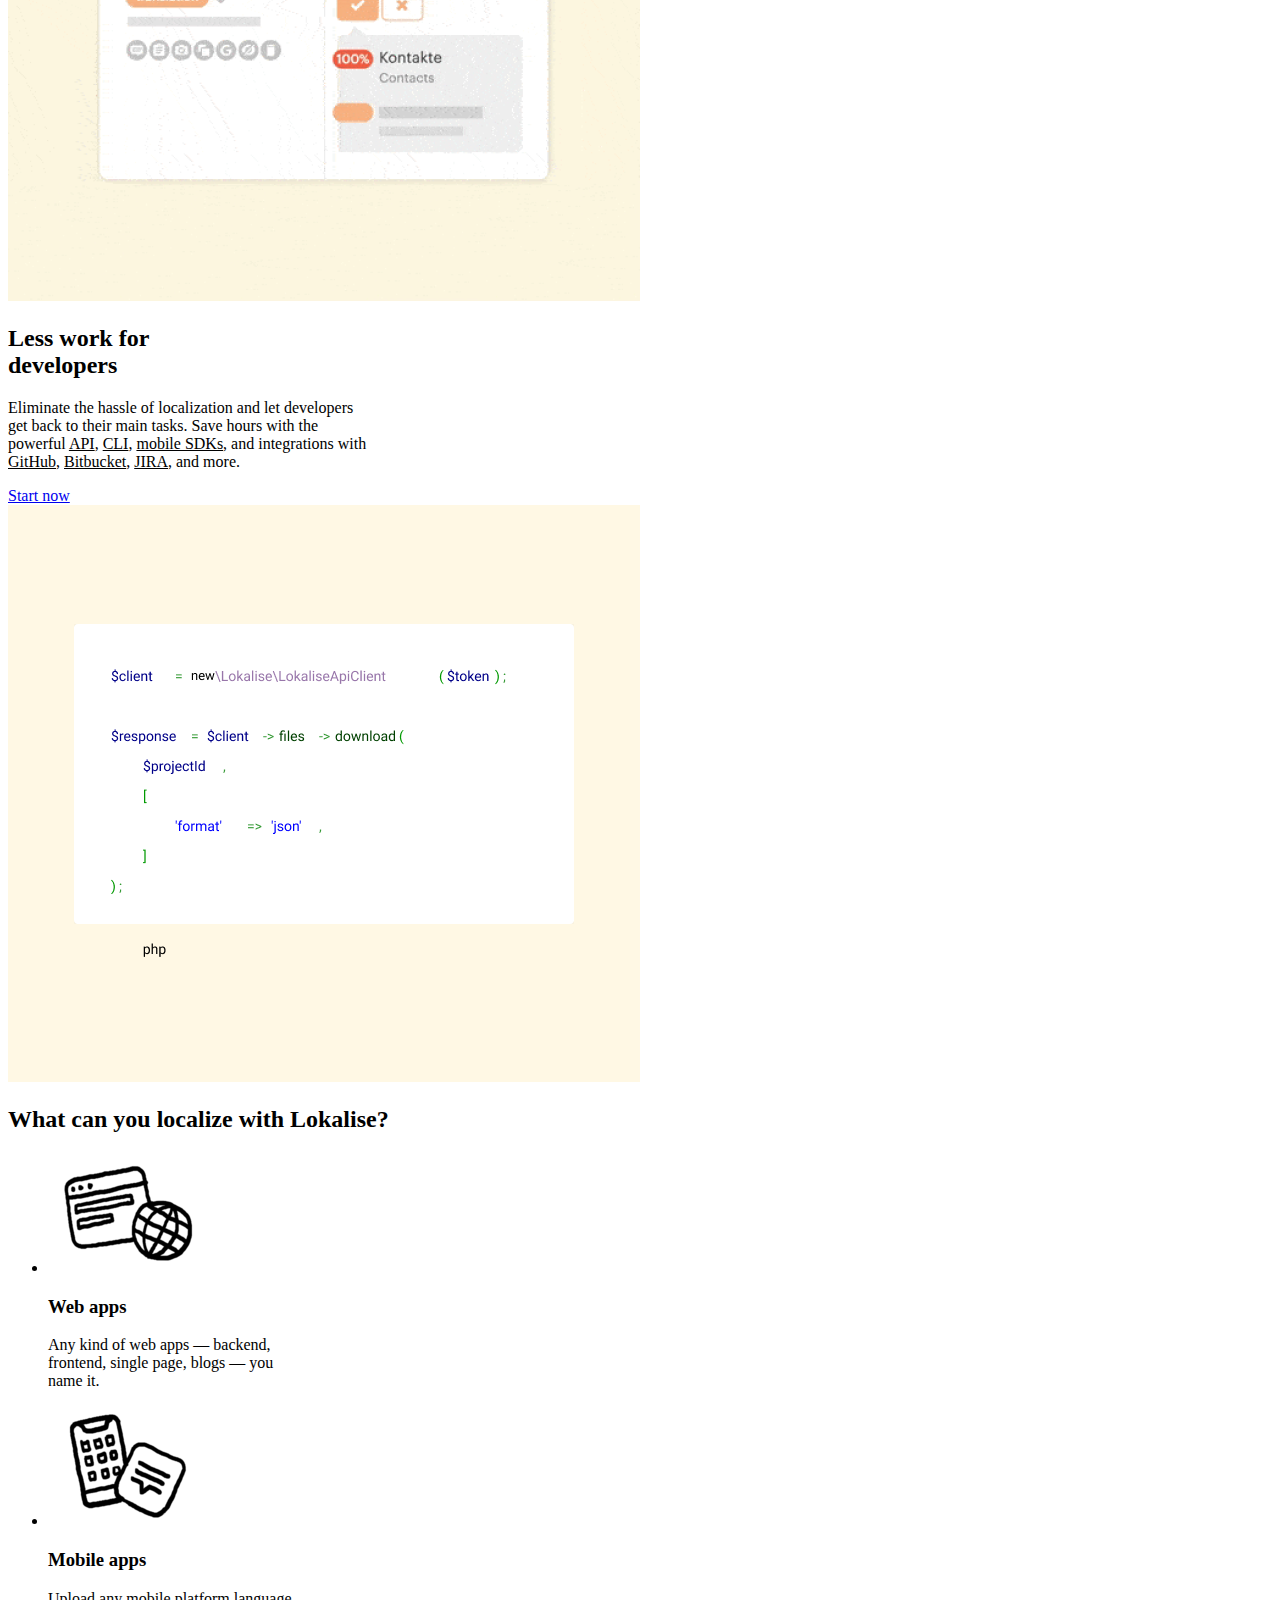
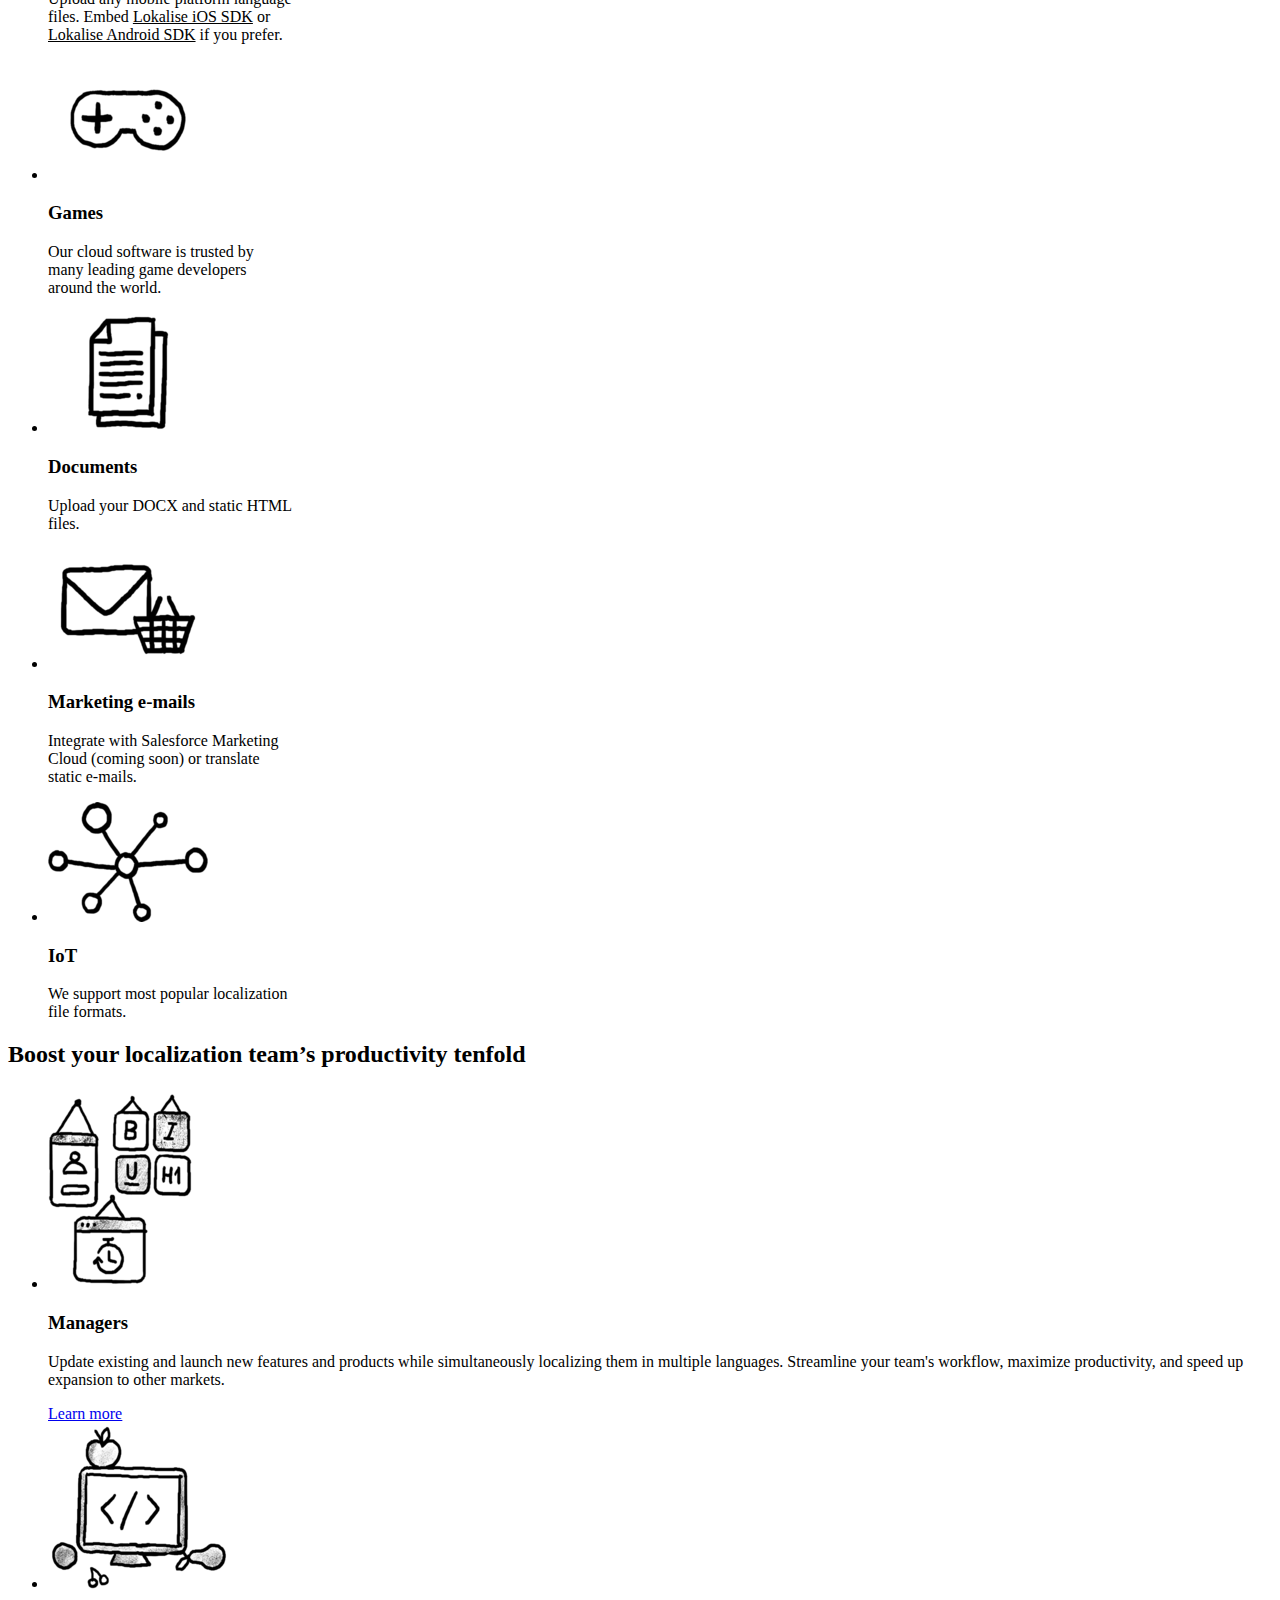
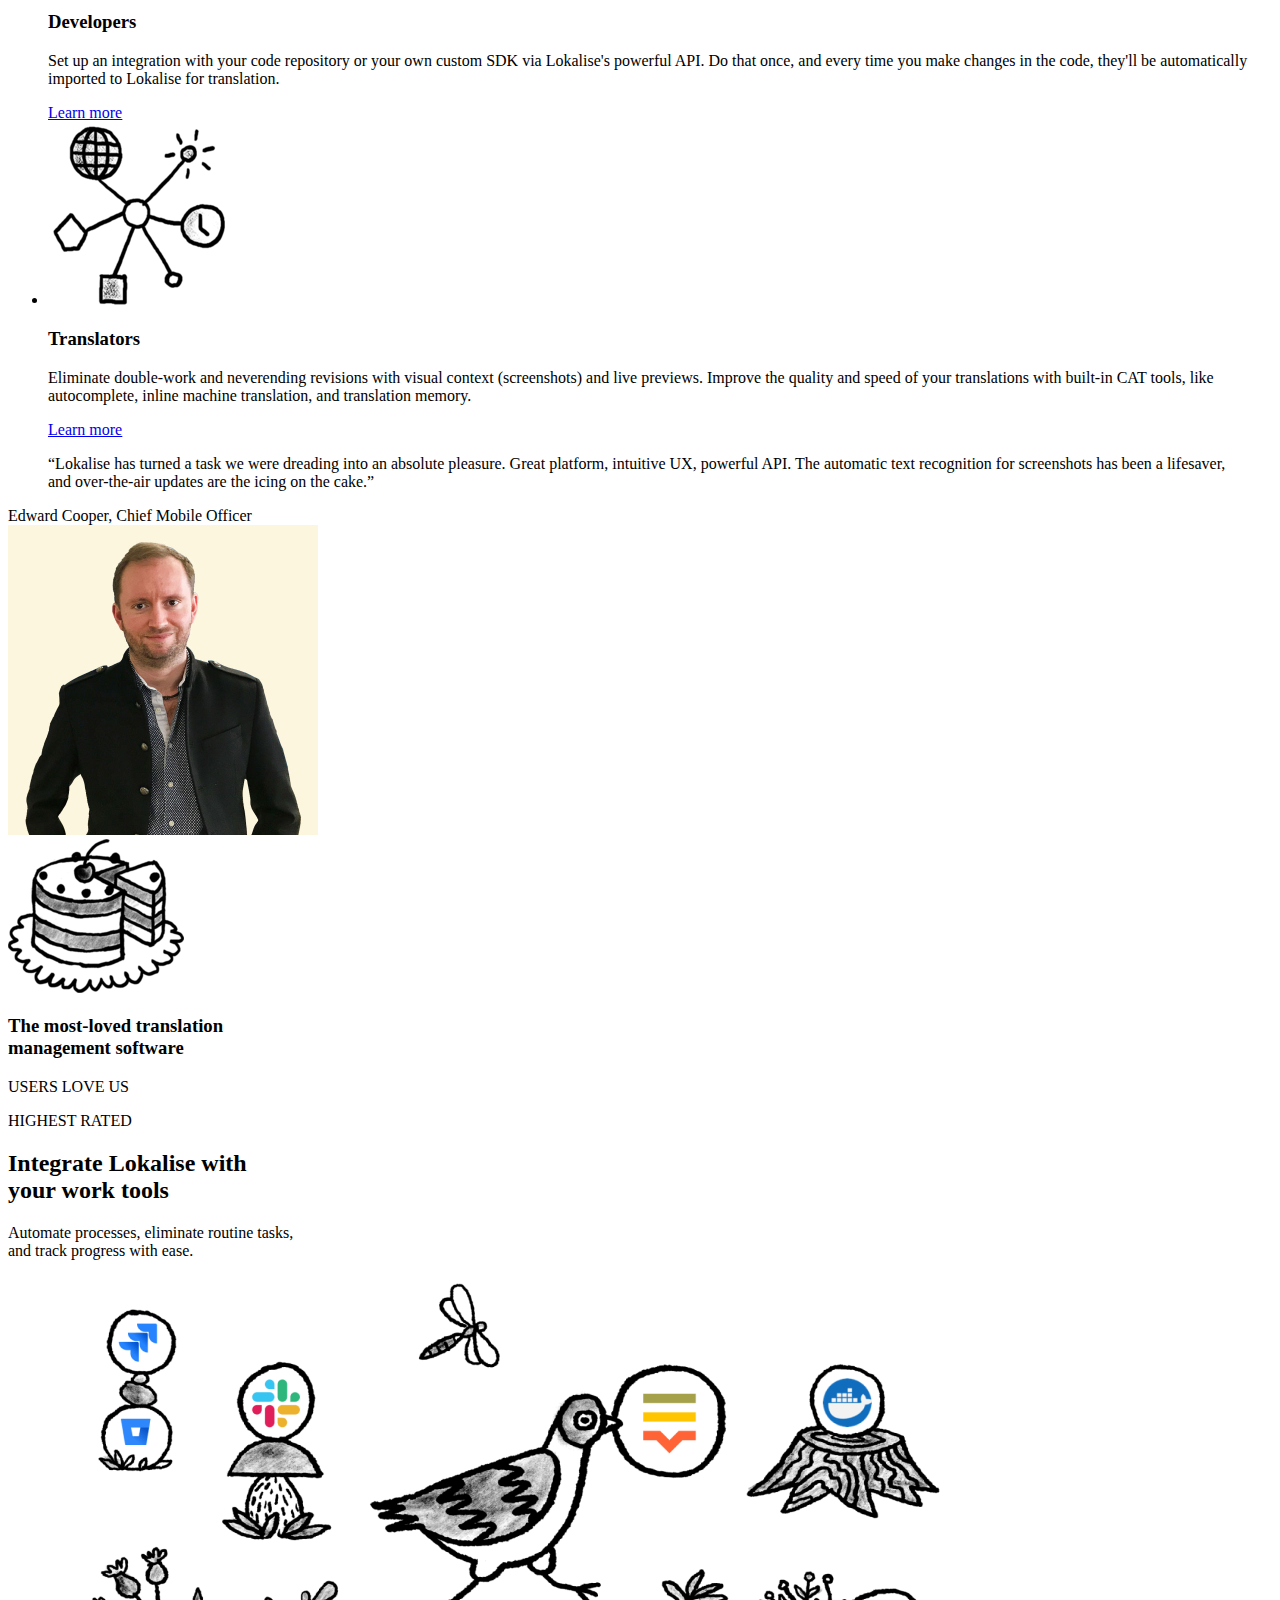
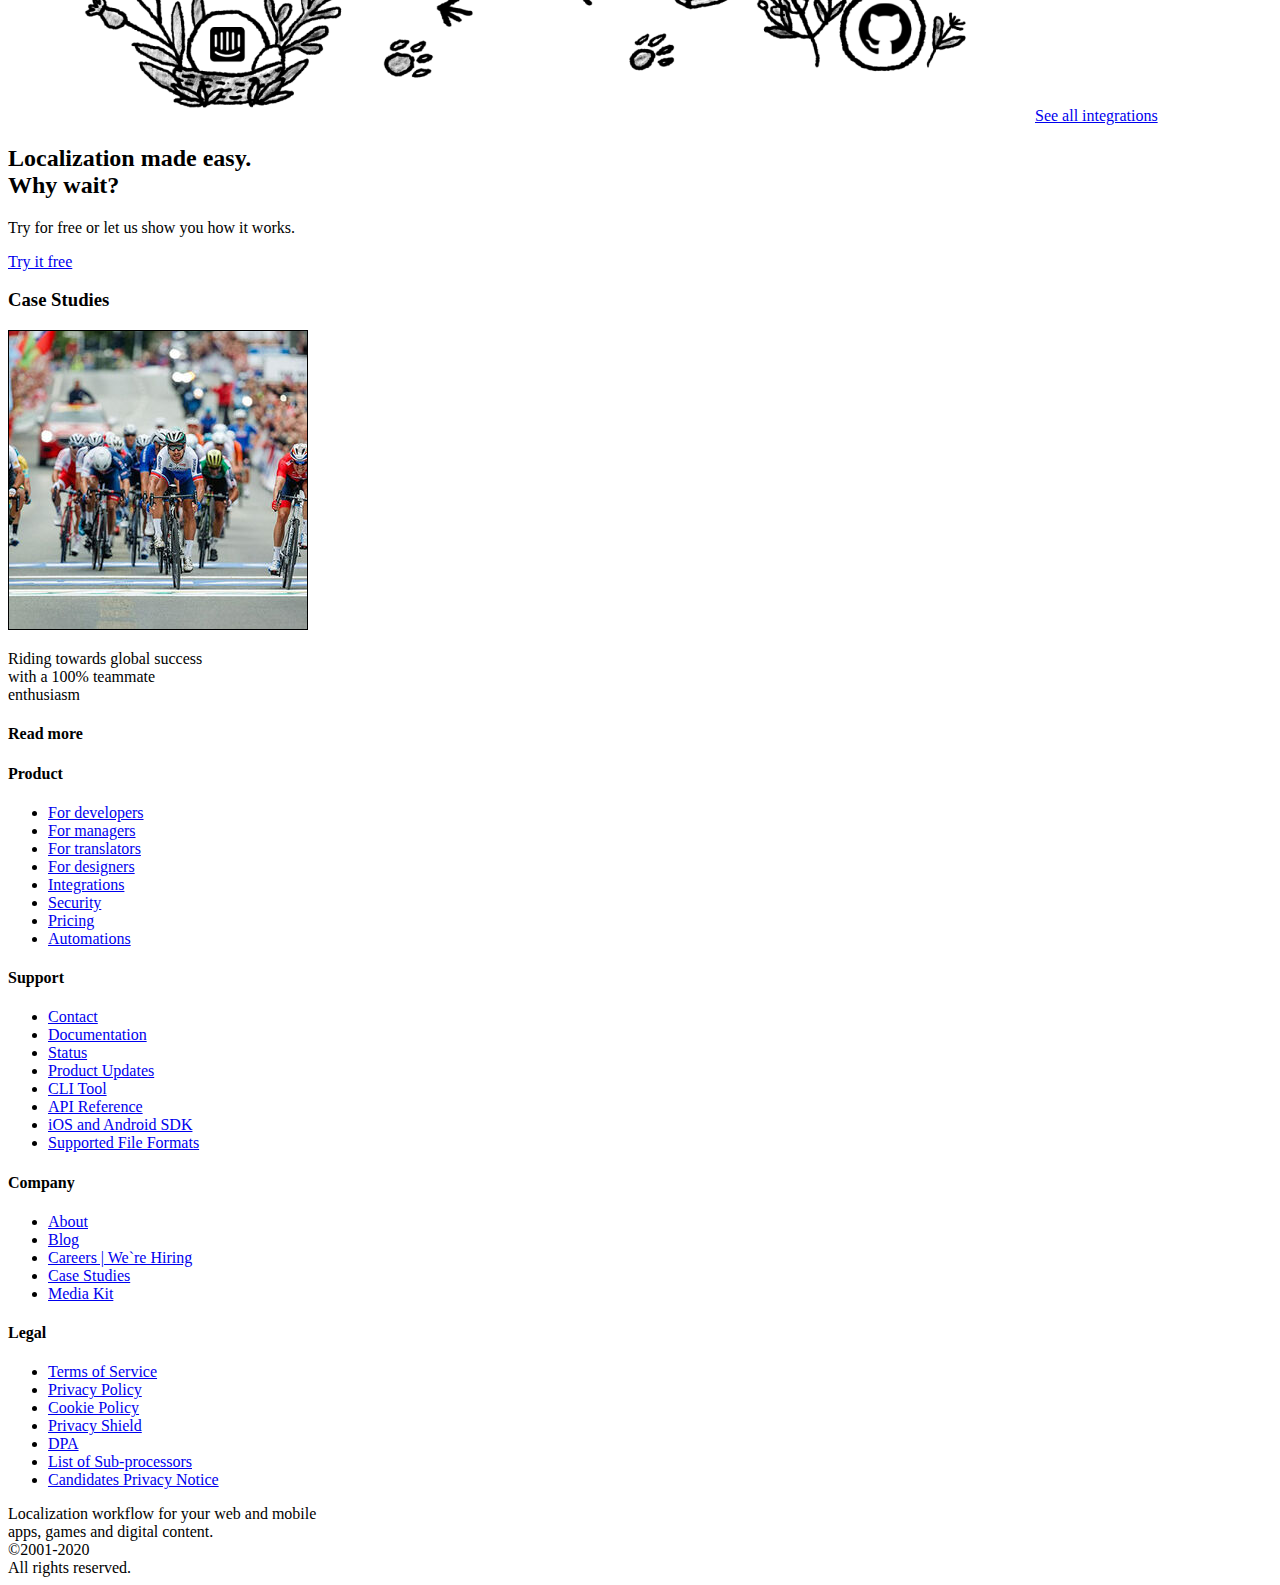
==== commit dc5afca2: "flex" ====
--- a/dev/index.html
+++ b/dev/index.html
@@ -22,8 +22,8 @@
                     <li><a href="#">Resources</a></li>
                 </ul>
             </div>
-            <div class="hea__btn">
-                <ul class="hea__btn__list">
+            <div>
+                <ul class="btn__groop">
                     <li>
                         <a class="btn1" href="#">Log in</a>
                     </li>
@@ -46,7 +46,7 @@
                             transparency, and fast project delivery.
                         </p>
                     </div>
-                    <ul class="hea__btn__list m__btn__list">
+                    <ul class="btn__groop m__btn__list">
                         <li>
                             <a class="btn2" href="#">Try it free</a>
                         </li>
@@ -329,9 +329,102 @@
                     </div>
                 </div>
             </div>
-        </main>
+            <div class="bird">
+                <div class="container">
+                    <div class="bird__box">
+                        <h2 class="h2__2">Integrate Lokalise with<br>your work tools</h2>
+                        <p>
+                            Automate processes, eliminate routine tasks,<br>
+                            and track progress with ease.
+                        </p>
+                        <img src="images/bird.png" alt="bird">
+                        <a href="#">See all integrations</a>
+                    </div>
+                </div>
+            </div>
+            <div class="why">
+                <div class="container">
+                    <div class="why__text">
+                        <h2 class="h2__2">
+                            Localization made easy.<br> Why wait?
+                        </h2>
+                        <p>Try for free or let us show you how it works.</p>
+                        <a href="#">Try it free</a>
+                    </div>
+                </div>
+            </div>
+            </main>
         <footer id="footer">
-
+            <div class="container">
+                <div class="f__line_top">
+                    <div class="race">
+                        <h3>Case Studies</h3>
+                        <img src="images/race.png" alt="race">
+                        <span class="icon-frame_1"></span>
+                        <p>Riding towards global success<br> with a 100% teammate<br> enthusiasm</p>
+                        <h4>Read more</h4>
+                    </div>
+                    <div class="f__menu">
+                        <div class="f__menu__list">
+                            <h4>Product</h4>
+                            <ul>
+                                <li><a href="#">For developers</a></li>
+                                <li><a href="#">For managers</a></li>
+                                <li><a href="#">For translators</a></li>
+                                <li><a href="#">For designers</a></li>
+                                <li><a href="#">Integrations</a></li>
+                                <li><a href="#">Security</a></li>
+                                <li><a href="#">Pricing</a></li>
+                                <li><a href="#">Automations</a></li>
+                            </ul>
+                        </div>
+                        <div class="f__menu__list">
+                            <h4>Support</h4>
+                            <ul>
+                                <li><a href="#">Contact</a></li>
+                                <li><a href="#">Documentation</a></li>
+                                <li><a href="#">Status</a></li>
+                                <li><a href="#">Product Updates</a></li>
+                                <li><a href="#">CLI Tool</a></li>
+                                <li><a href="#">API Reference</a></li>
+                                <li><a href="#">iOS and Android SDK</a></li>
+                                <li><a href="#">Supported File Formats</a></li>
+                            </ul>
+                        </div>
+                        <div class="f__menu__list">
+                            <h4>Company</h4>
+                            <ul>
+                                <li><a href="#">About</a></li>
+                                <li><a href="#">Blog</a></li>
+                                <li><a href="#">Careers | We`re Hiring</a></li>
+                                <li><a href="#">Case Studies</a></li>
+                                <li><a href="#">Media Kit</a></li>
+                            </ul>
+                        </div>
+                        <div class="f__menu__list">
+                            <h4>Legal</h4>
+                            <ul>
+                                <li><a href="#">Terms of Service</a></li>
+                                <li><a href="#">Privacy Policy</a></li>
+                                <li><a href="#">Cookie Policy</a></li>
+                                <li><a href="#">Privacy Shield</a></li>
+                                <li><a href="#">DPA</a></li>
+                                <li><a href="#">List of Sub-processors</a></li>
+                                <li><a href="#">Candidates Privacy Notice</a></li>
+                            </ul>
+                        </div>
+                    </div>
+                </div>
+                <div class="f__line_bottom">
+                    <div class="lokal">
+                        <span class="icon-logo_l"></span>
+                        <span>Localization workflow for your web and mobile<br> apps, games and digital content.</span>
+                    </div>
+                    <div class="date">
+                        <span>©2001-2020<br>All rights reserved.</span>
+                    </div>
+                </div>
+            </div>
         </footer>
     </div>
 </body>
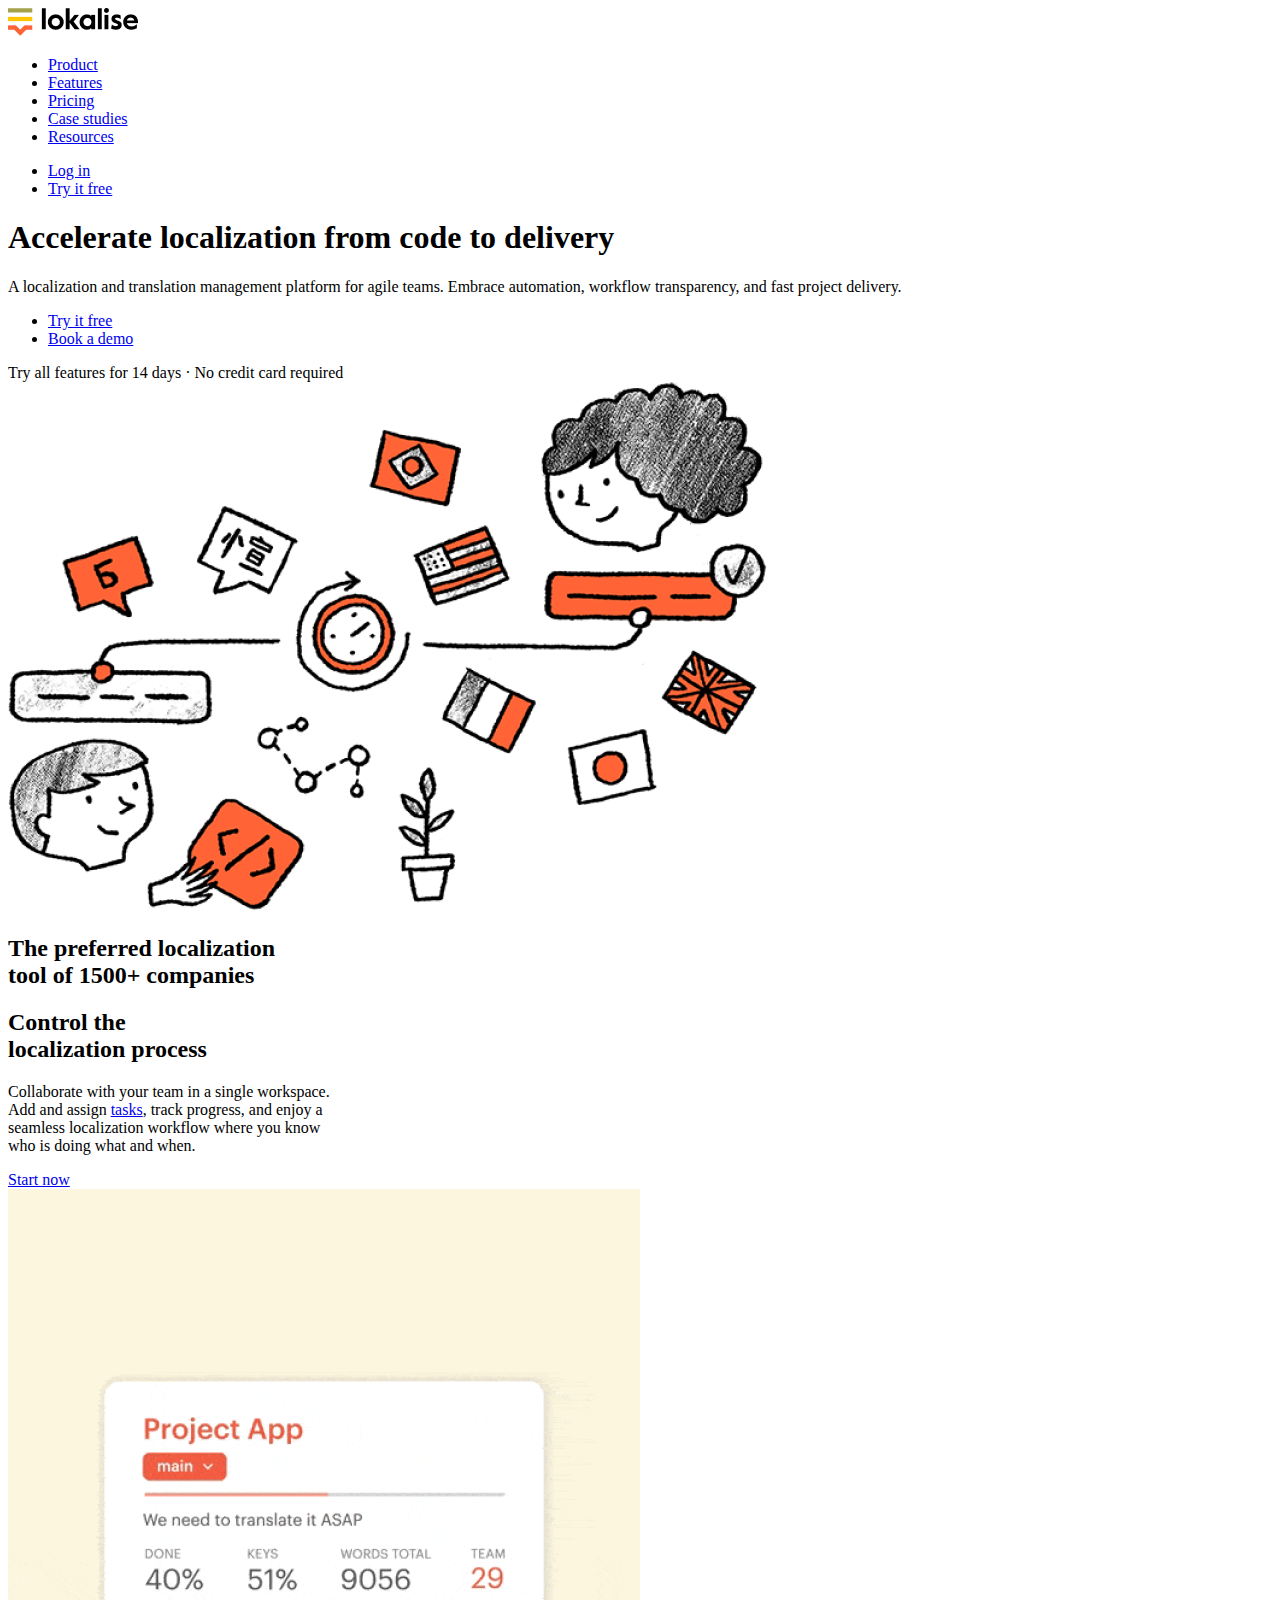
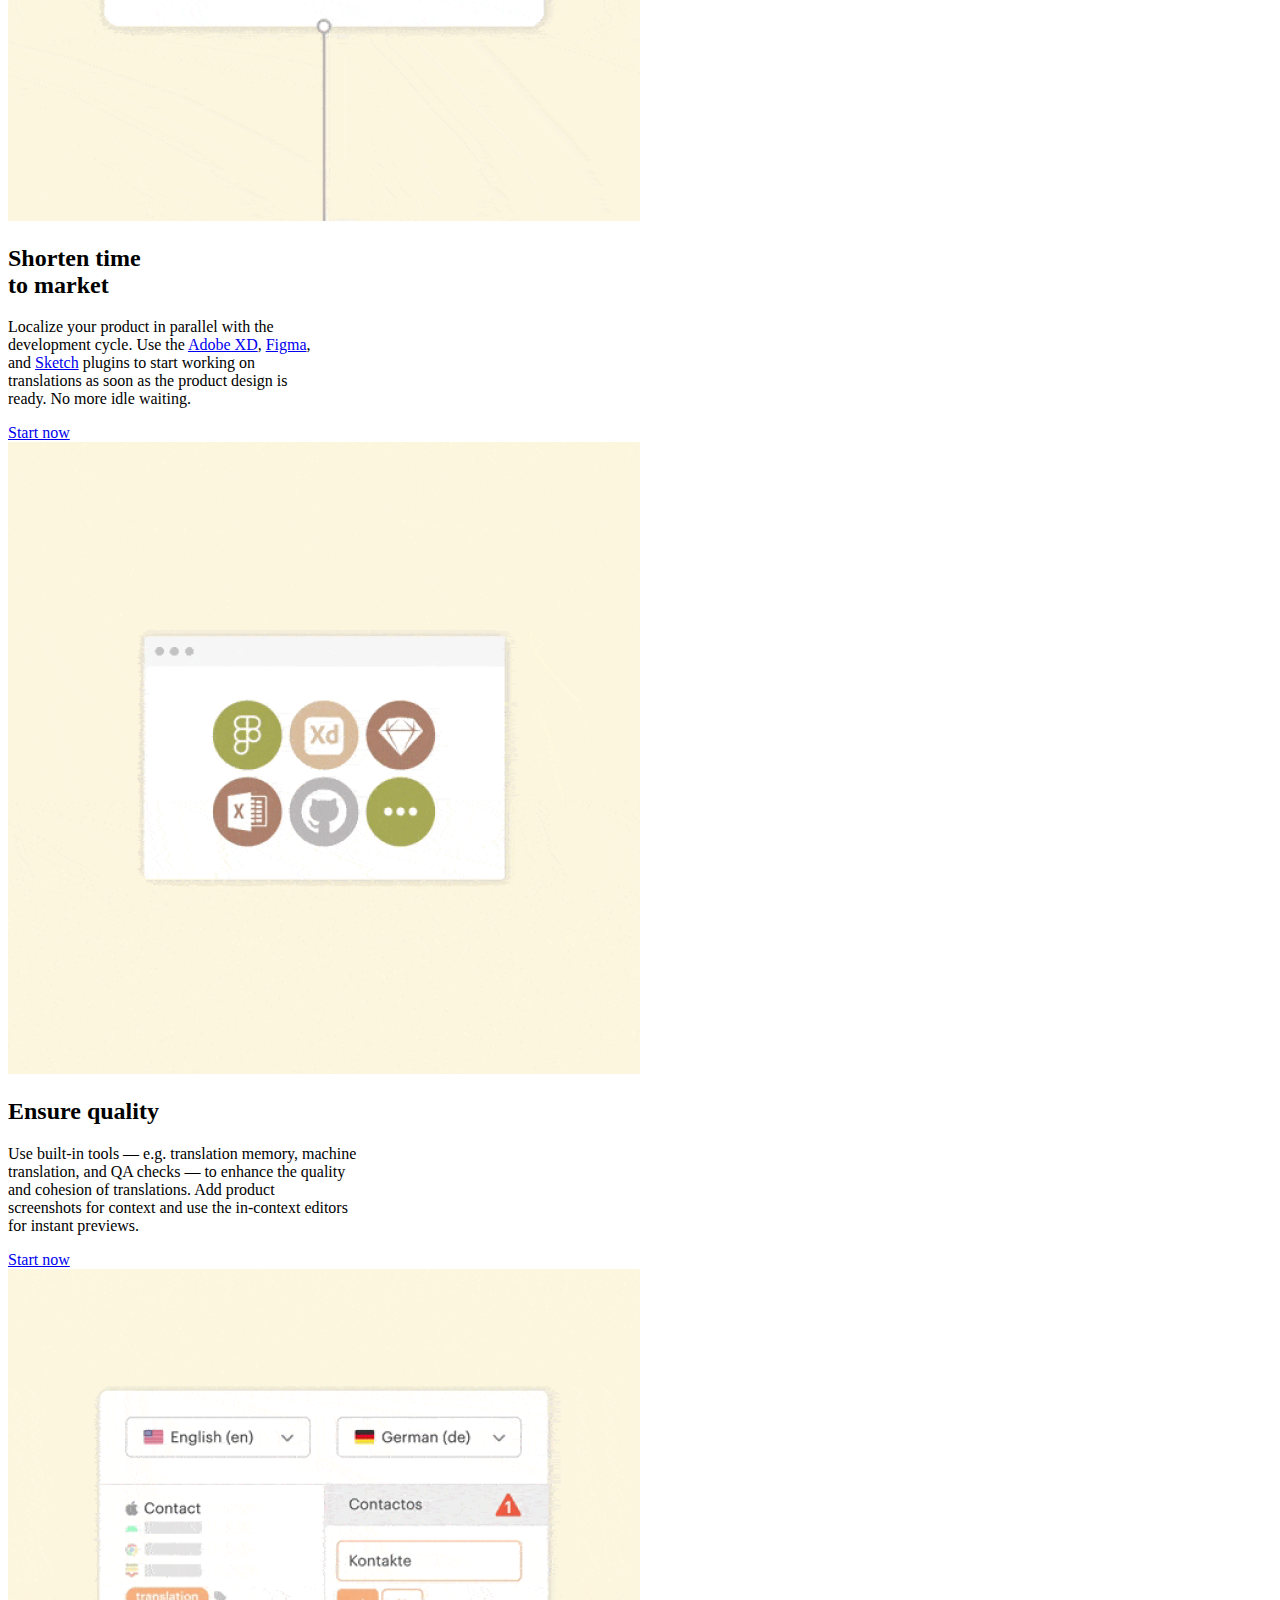
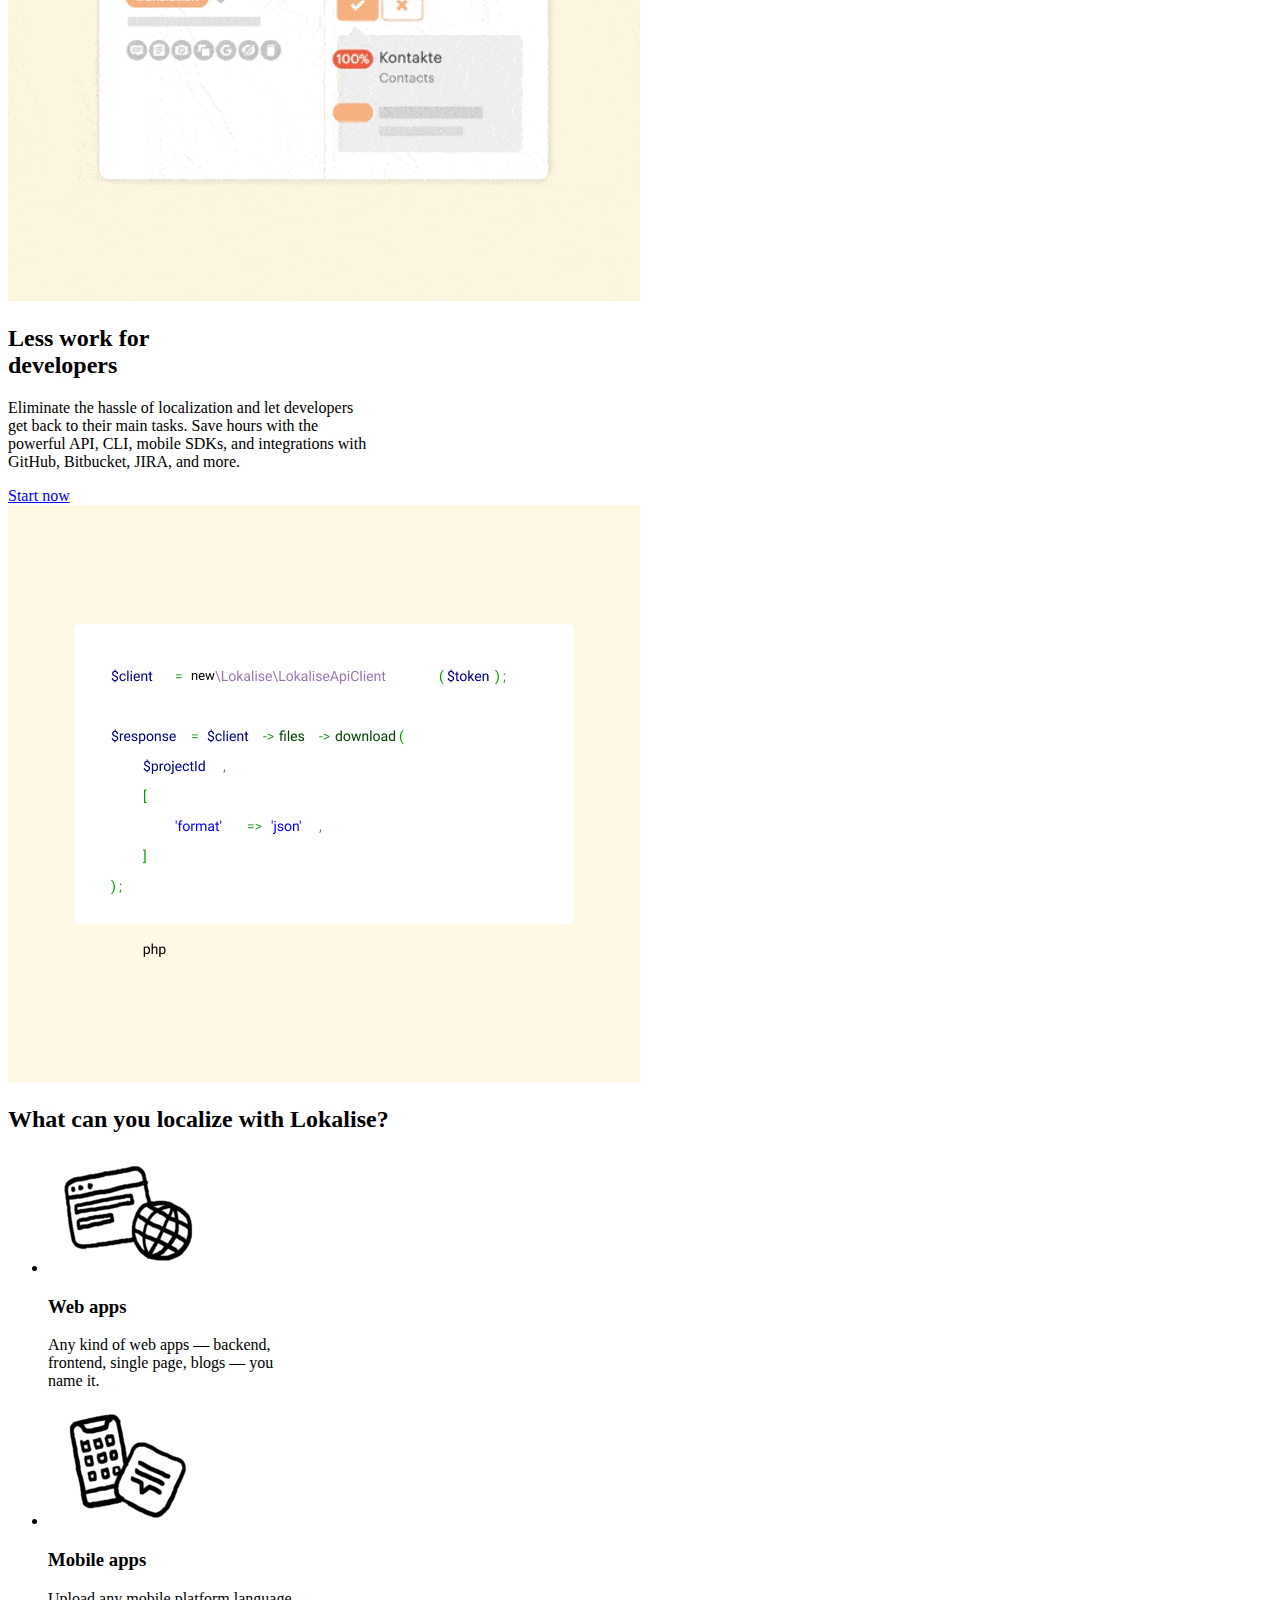
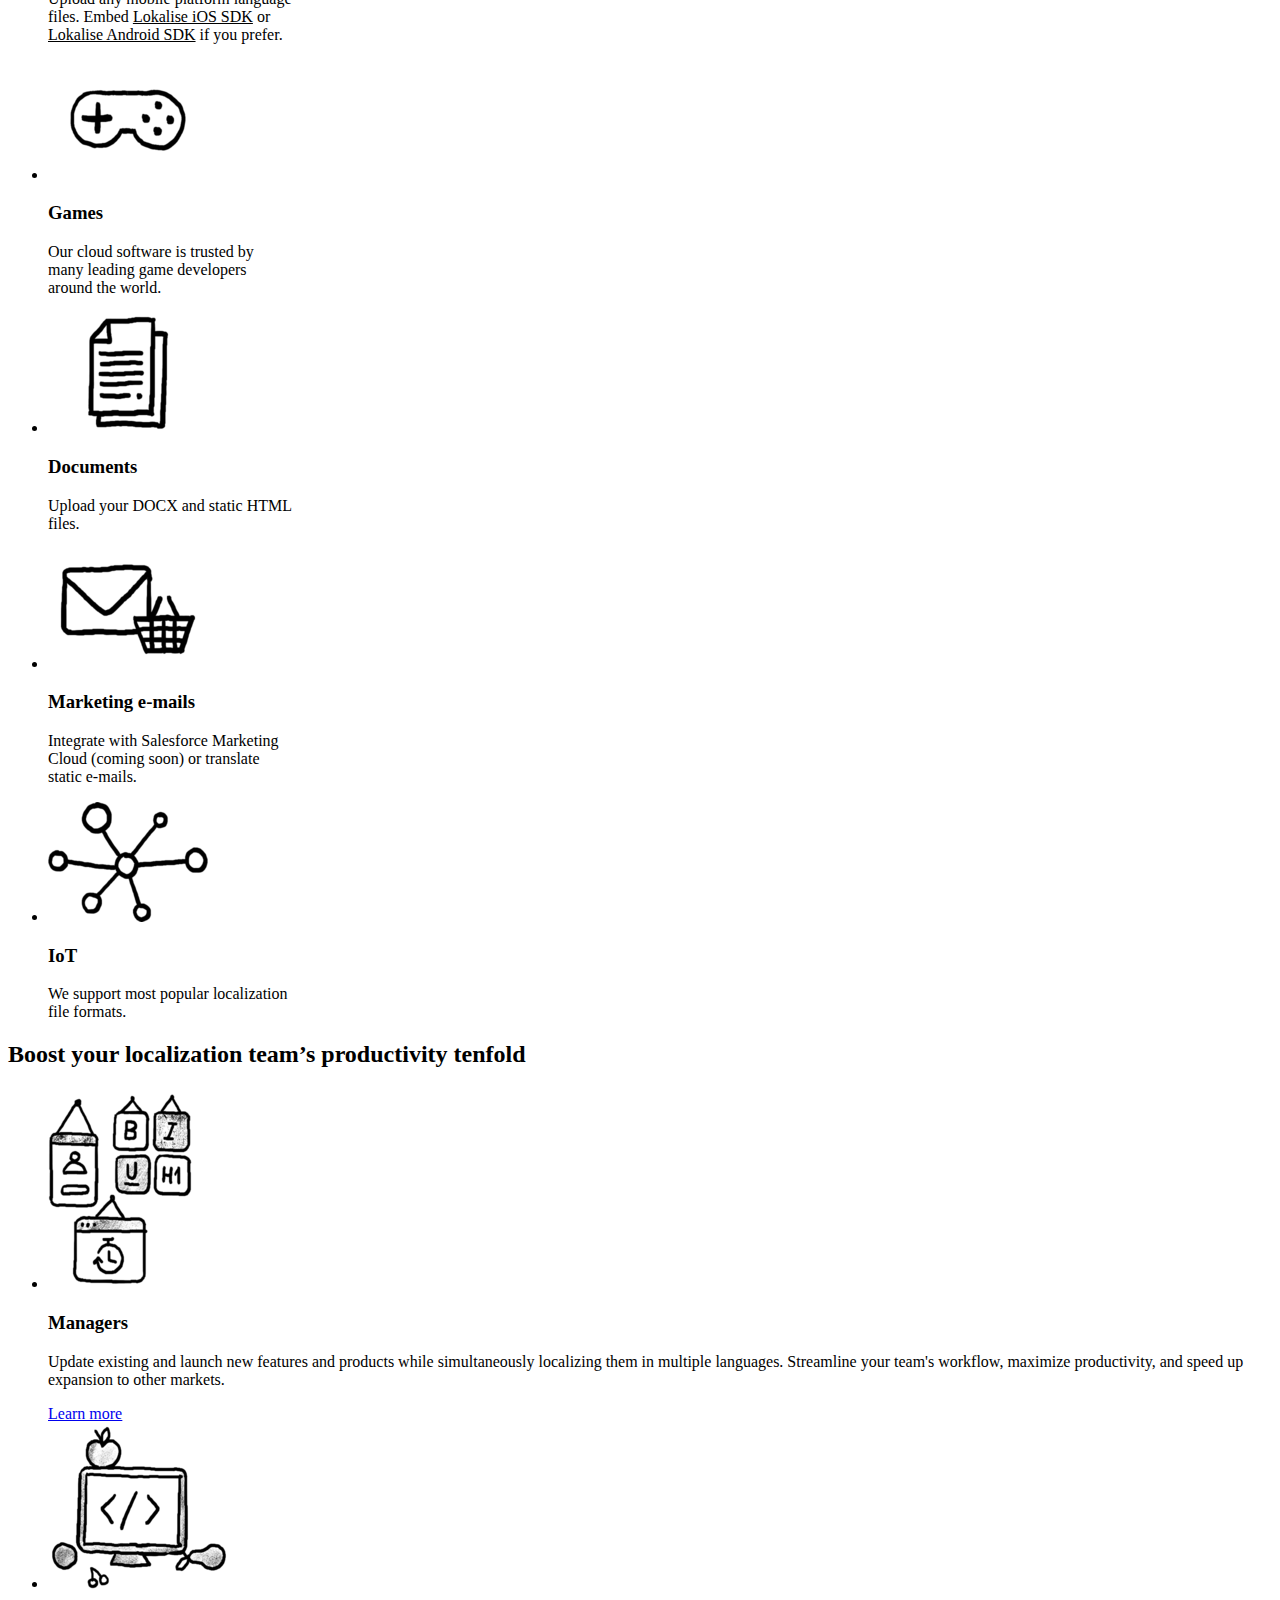
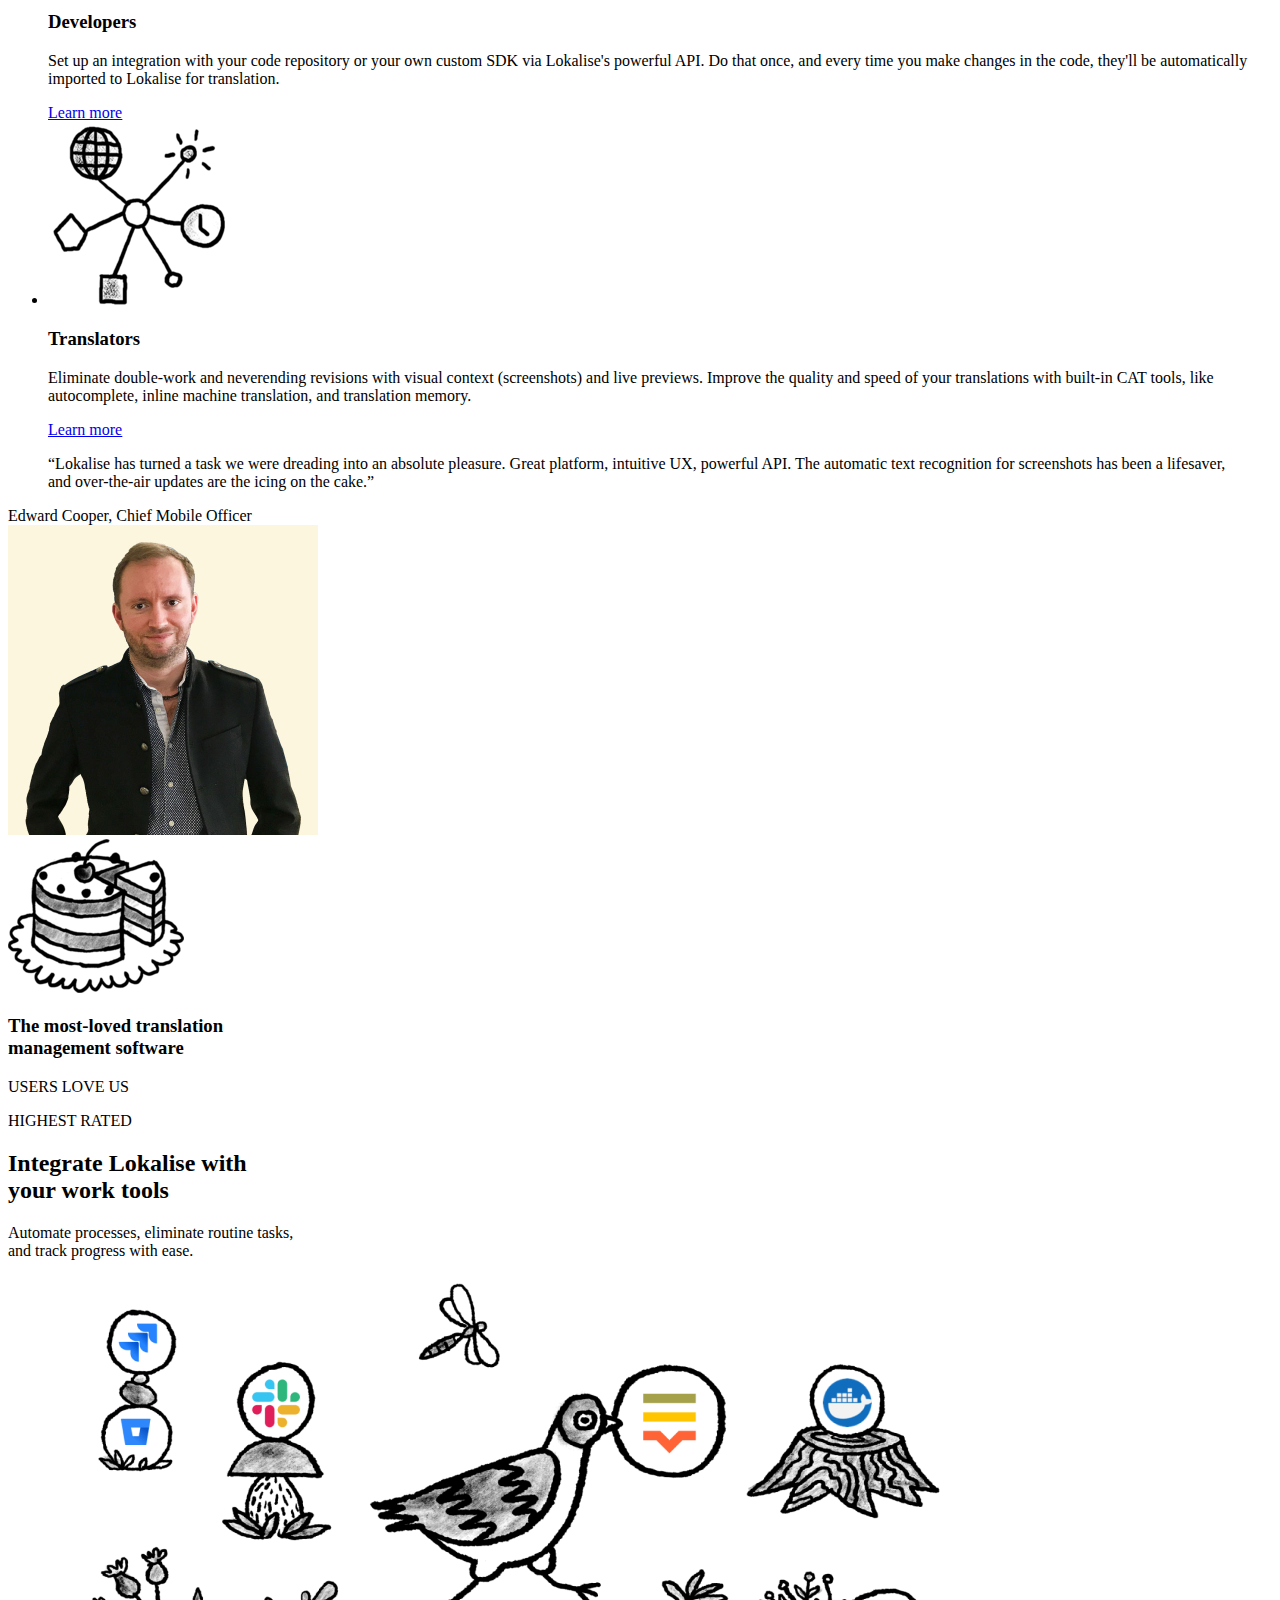
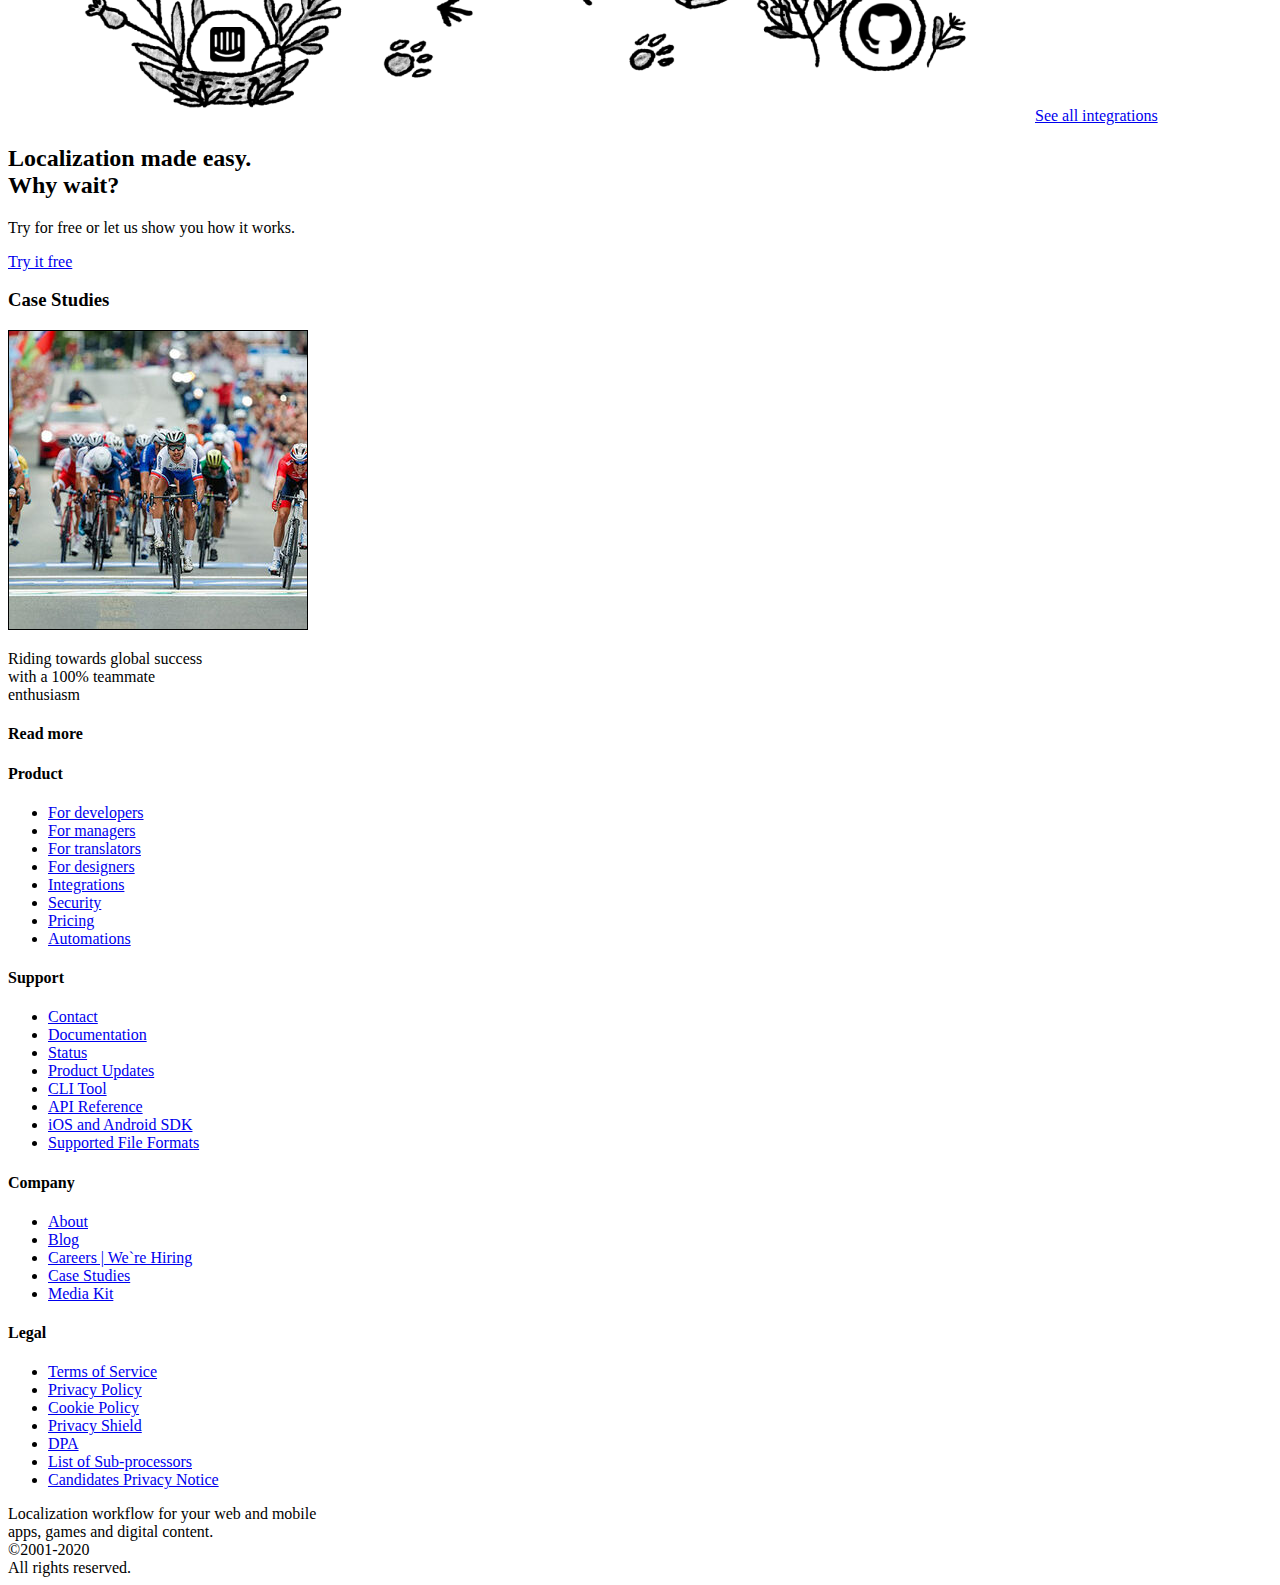
==== commit ca9e34f0: "flex" ====
--- a/dev/index.html
+++ b/dev/index.html
@@ -46,12 +46,12 @@
                             transparency, and fast project delivery.
                         </p>
                     </div>
-                    <ul class="btn__groop m__btn__list">
+                    <ul class="btn__groop">
                         <li>
-                            <a class="btn2" href="#">Try it free</a>
+                            <a class="btn2 m__btn" href="#">Try it free</a>
                         </li>
                         <li>
-                            <a class="btn1" href="#">Book a demo</a>
+                            <a class="btn1 m__btn" href="#">Book a demo</a>
                         </li>
                     </ul>
                     <span>Try all features for 14 days · No credit card required</span>
@@ -62,20 +62,22 @@
             </div>
             <div class="m__line2">
                 <div class="container">
-                    <h2>The preferred localization<br> tool of 1500+ companies</h2>
-                    <div class="brand">
-                        <!-- <img src="images/l2_brand_1.png" alt="">
-                        <img src="images/l2_brand_2.png" alt="">
-                        <img src="images/l2_brand_3.png" alt="">
-                        <img src="images/l2_brand_4.png" alt="">
-                        <img src="images/l2_brand_5.png" alt="">
-                        <img src="images/l2_brand_6.png" alt=""> -->
-                        <span class="icon-frame_1"></span>
-                        <span class="icon-frame_2"></span>
-                        <span class="icon-frame_3"></span>
-                        <span class="icon-frame_4"></span>
-                        <span class="icon-frame_5"></span>
-                        <span class="icon-frame_6"></span>
+                    <div class="m__line2__block">
+                        <h2>The preferred localization<br> tool of 1500+ companies</h2>
+                        <div class="brand">
+                            <!-- <img src="images/l2_brand_1.png" alt="">
+                            <img src="images/l2_brand_2.png" alt="">
+                            <img src="images/l2_brand_3.png" alt="">
+                            <img src="images/l2_brand_4.png" alt="">
+                            <img src="images/l2_brand_5.png" alt="">
+                            <img src="images/l2_brand_6.png" alt=""> -->
+                            <span class="icon-frame_1"></span>
+                            <span class="icon-frame_2"></span>
+                            <span class="icon-frame_3"></span>
+                            <span class="icon-frame_4"></span>
+                            <span class="icon-frame_5"></span>
+                            <span class="icon-frame_6"></span>
+                        </div>
                     </div>
                 </div>
             </div>
@@ -86,11 +88,11 @@
                             <h2>Control the<br>localization process</h2>
                             <p>
                                 Collaborate with your team in a single workspace.<br>
-                                Add and assign <u>tasks</u>, track progress, and enjoy a<br>
+                                Add and assign <a href="#" class="link__text">tasks</a>, track progress, and enjoy a<br>
                                 seamless localization workflow where you know<br>
                                 who is doing what and when.
                             </p>
-                            <a href="#">Start now</a>
+                            <a href="#" class="link__start">Start now</a>
                         </div>
                         <div class="card">
                             <img src="images/card_1.png" alt="card_1">
@@ -101,12 +103,12 @@
                             <h2>Shorten time<br>to market</h2>
                             <p>
                                 Localize your product in parallel with the<br>
-                                development cycle. Use the <u>Adobe XD</u>, <u>Figma</u>,<br>
-                                and <u>Sketch</u> plugins to start working on<br>
+                                development cycle. Use the <a href="#" class="link__text">Adobe XD</a>, <a href="#" class="link__text">Figma</a>,<br>
+                                and <a href="#" class="link__text">Sketch</a> plugins to start working on<br>
                                 translations as soon as the product design is<br>
                                 ready. No more idle waiting.
                             </p>
-                            <a href="#">Start now</a>
+                            <a href="#" class="link__start">Start now</a>
                         </div>
                         <div class="card">
                             <img src="images/card_2.png" alt="card_2">
@@ -116,13 +118,13 @@
                         <div class="text">
                             <h2>Ensure quality</h2>
                             <p>
-                                Use built-in tools — e.g.<u> translation memory, </u>machine<br>
-                                translation, and <u>QA checks </u>— to enhance the quality<br>
+                                Use built-in tools — e.g.<a class="link__text"> translation memory, </a>machine<br>
+                                translation, and <a class="link__text">QA checks </a>— to enhance the quality<br>
                                 and cohesion of translations. Add product<br>
-                                <u>screenshots</u> for context and use the <u>in-context</u> editors<br>
+                                <a class="link__text">screenshots</a> for context and use the <a class="link__text">in-context</a> editors<br>
                                 for instant previews.
                             </p>
-                            <a href="#">Start now</a>
+                            <a href="#" class="link__start">Start now</a>
                         </div>
                         <div class="card">
                             <img src="images/card_3.png" alt="card_3">
@@ -134,10 +136,10 @@
                             <p>
                                 Eliminate the hassle of localization and let developers<br>
                                 get back to their main tasks. Save hours with the<br>
-                                powerful <u>API</u>, <u>CLI</u>, <u>mobile SDKs</u>, and integrations with<br>
-                                <u>GitHub</u>, <u>Bitbucket</u>, <u>JIRA</u>, and more.
+                                powerful <a class="link__text">API</a>, <a class="link__text">CLI</a>, <a class="link__text">mobile SDKs</a>, and integrations with<br>
+                                <a class="link__text">GitHub</a>, <a class="link__text">Bitbucket</a>, <a class="link__text">JIRA</a>, and more.
                             </p>
-                            <a href="#">Start now</a>
+                            <a href="#" class="link__start">Start now</a>
                         </div>
                         <div class="card">
                             <img src="images/card_4.png" alt="card_4">
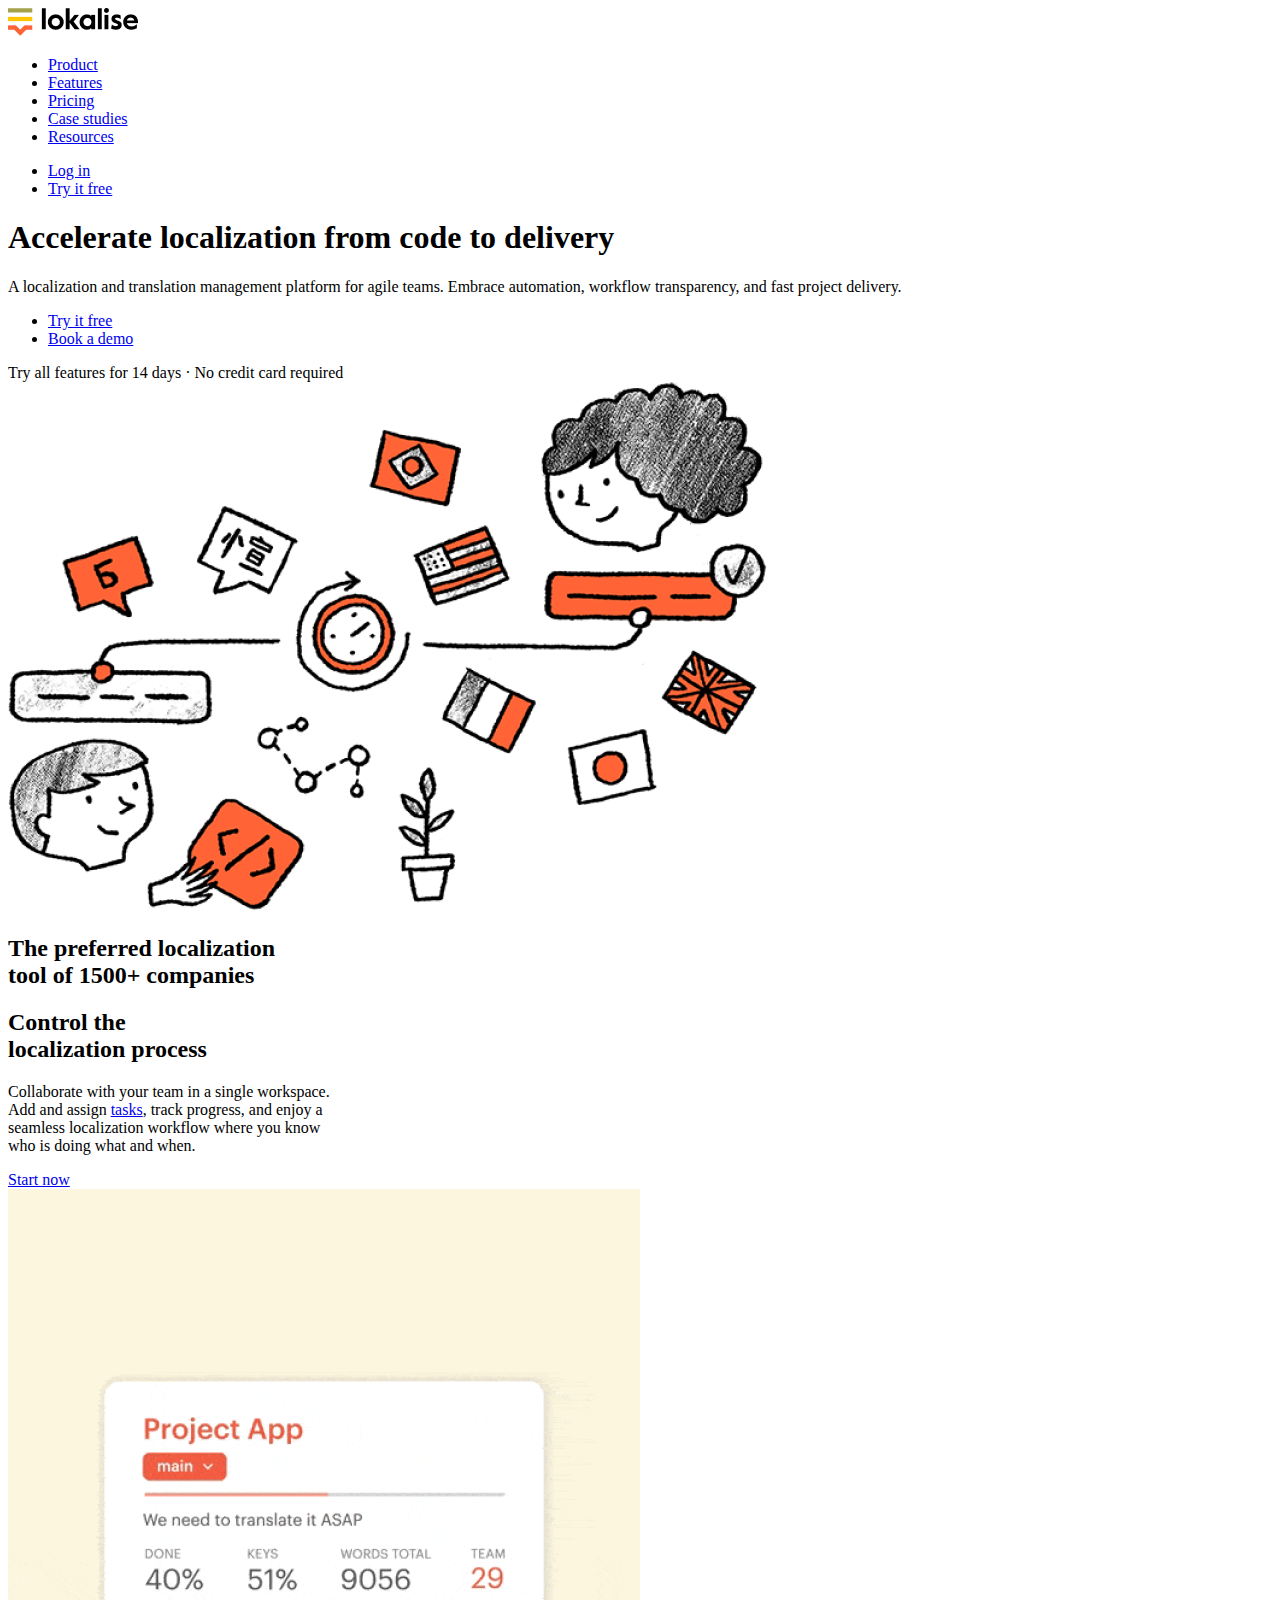
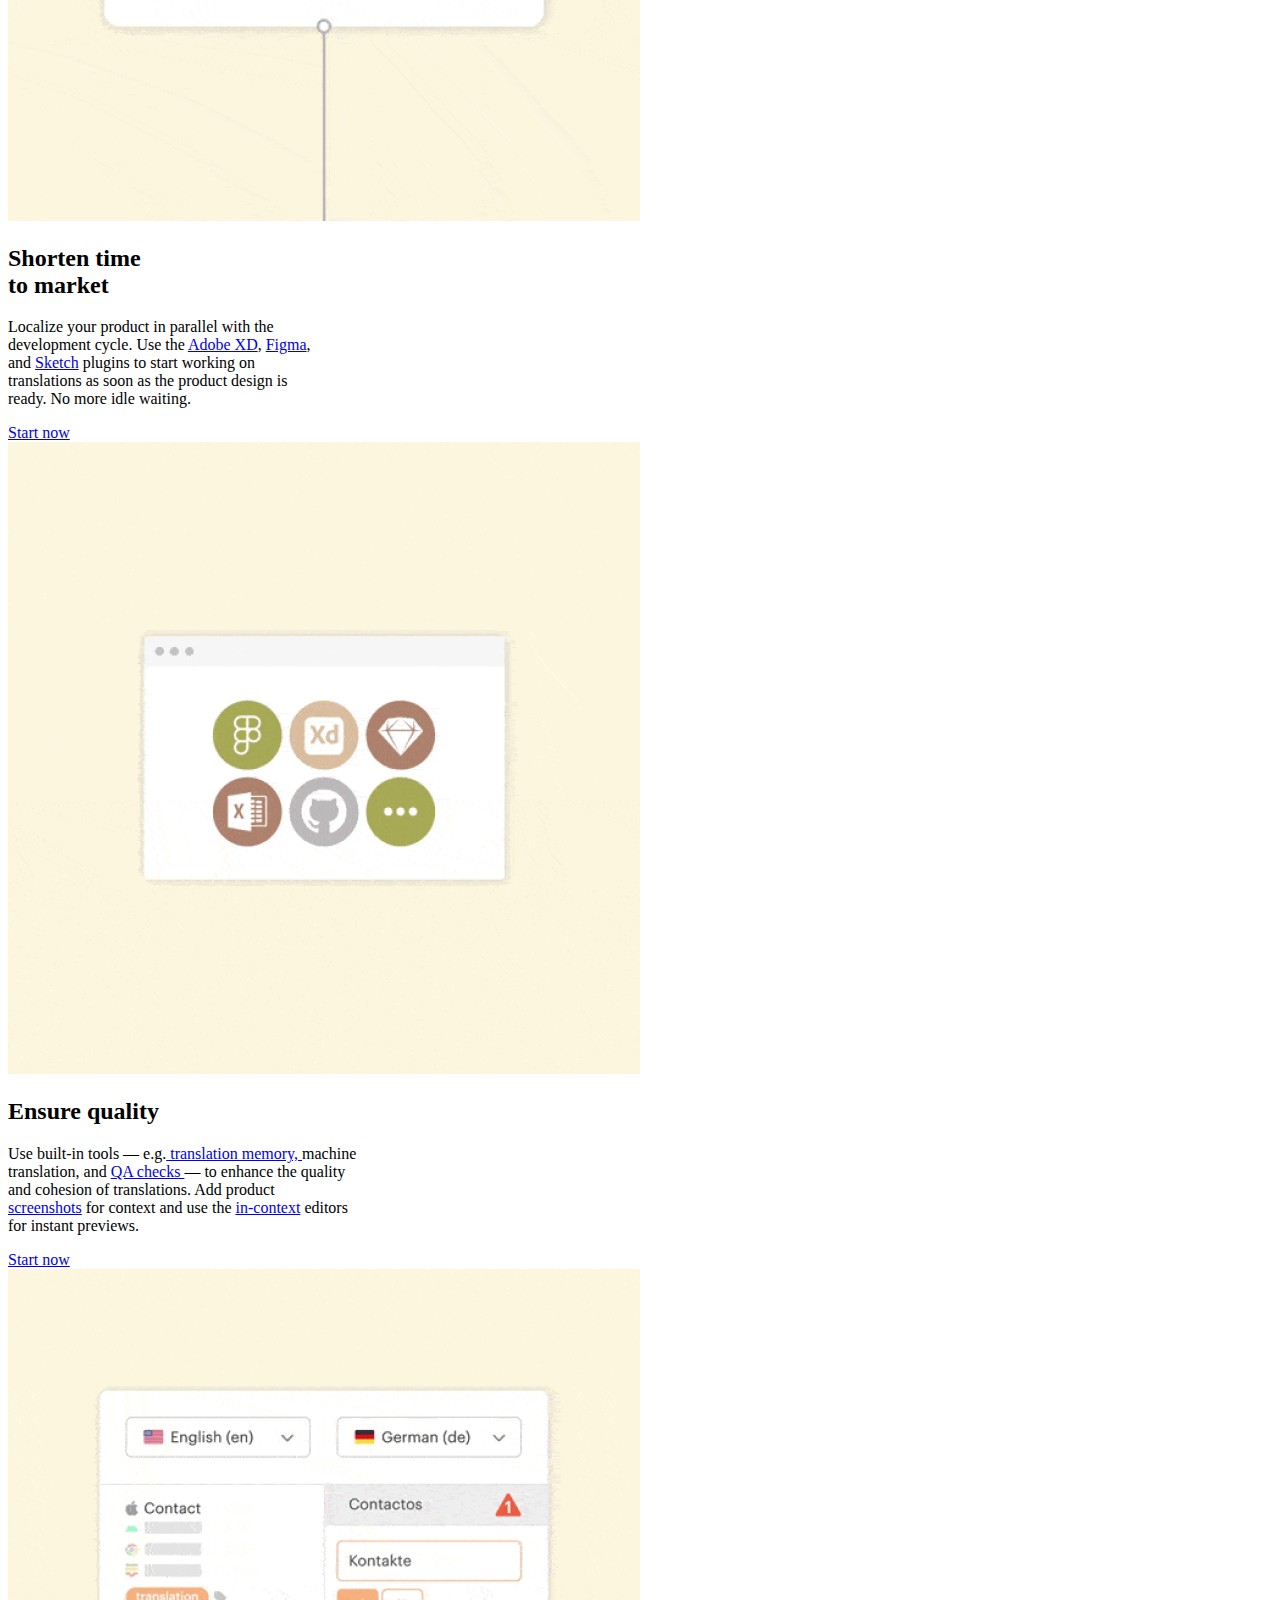
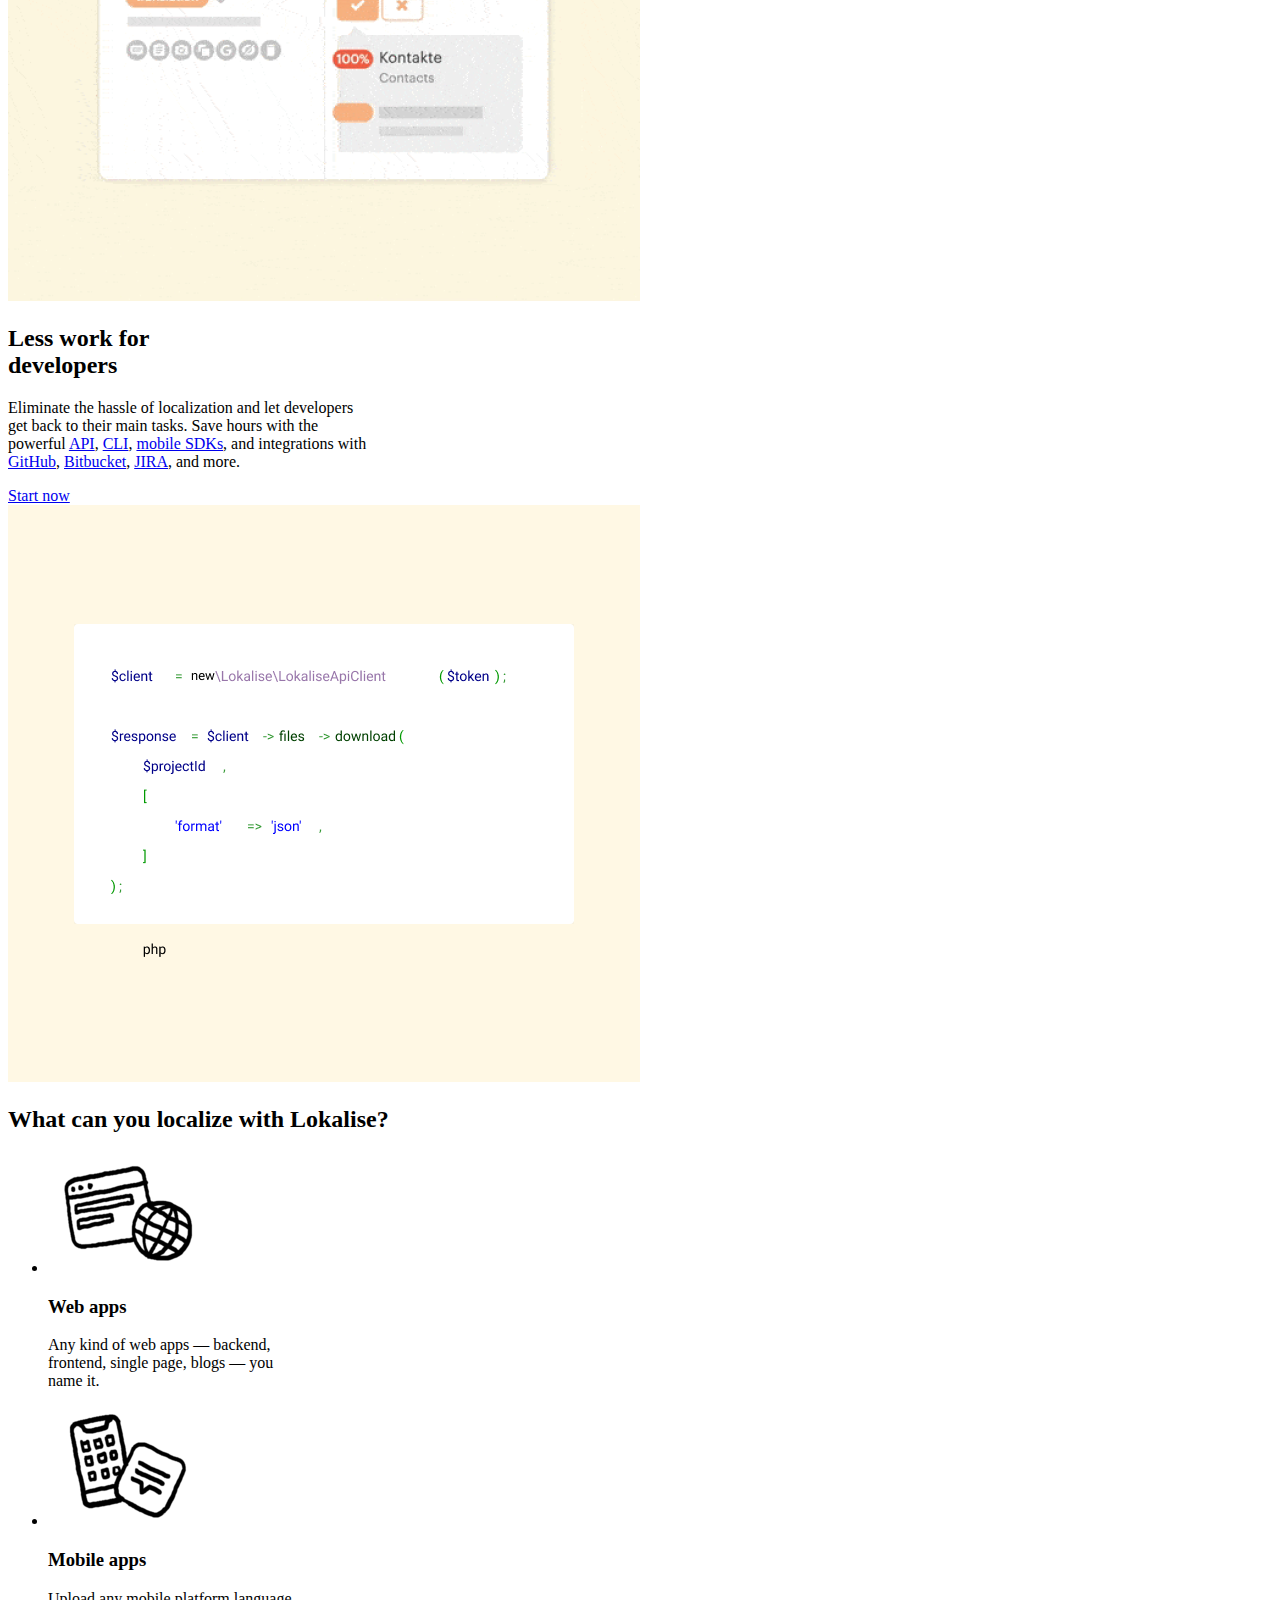
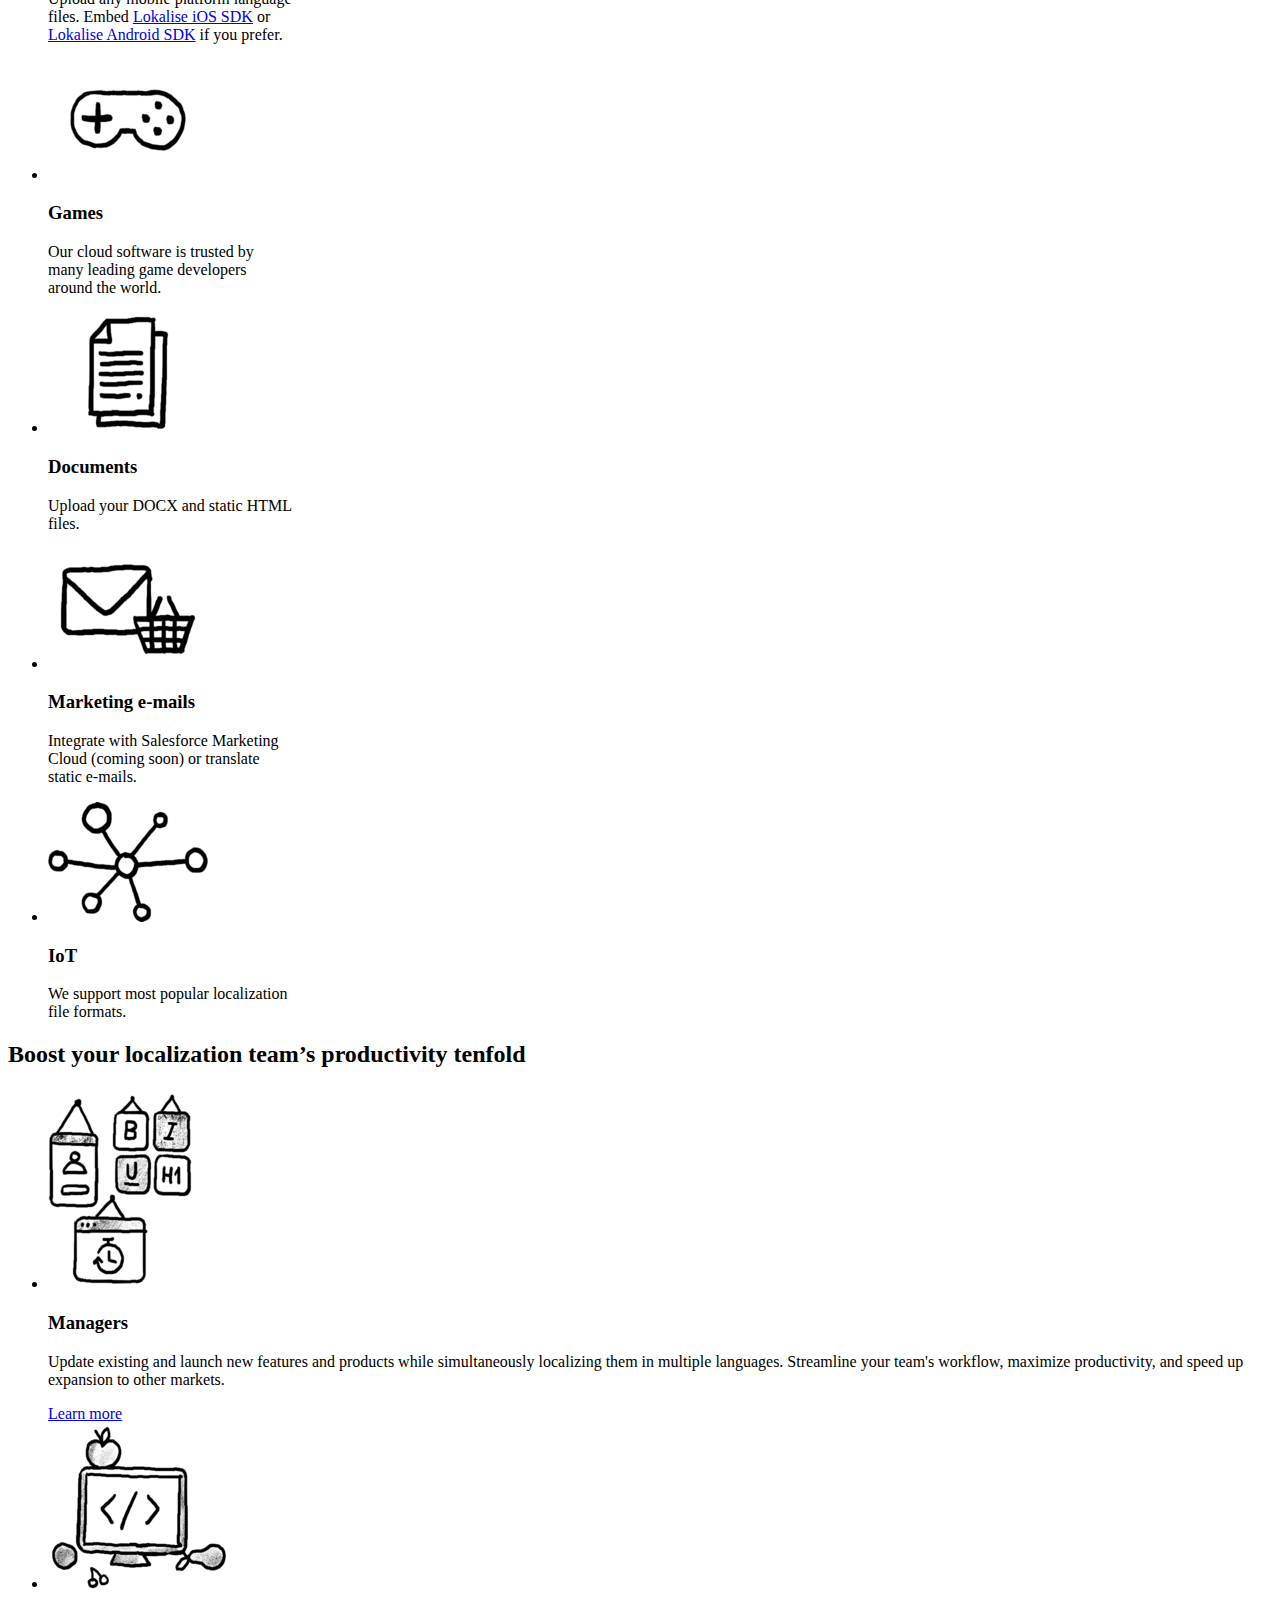
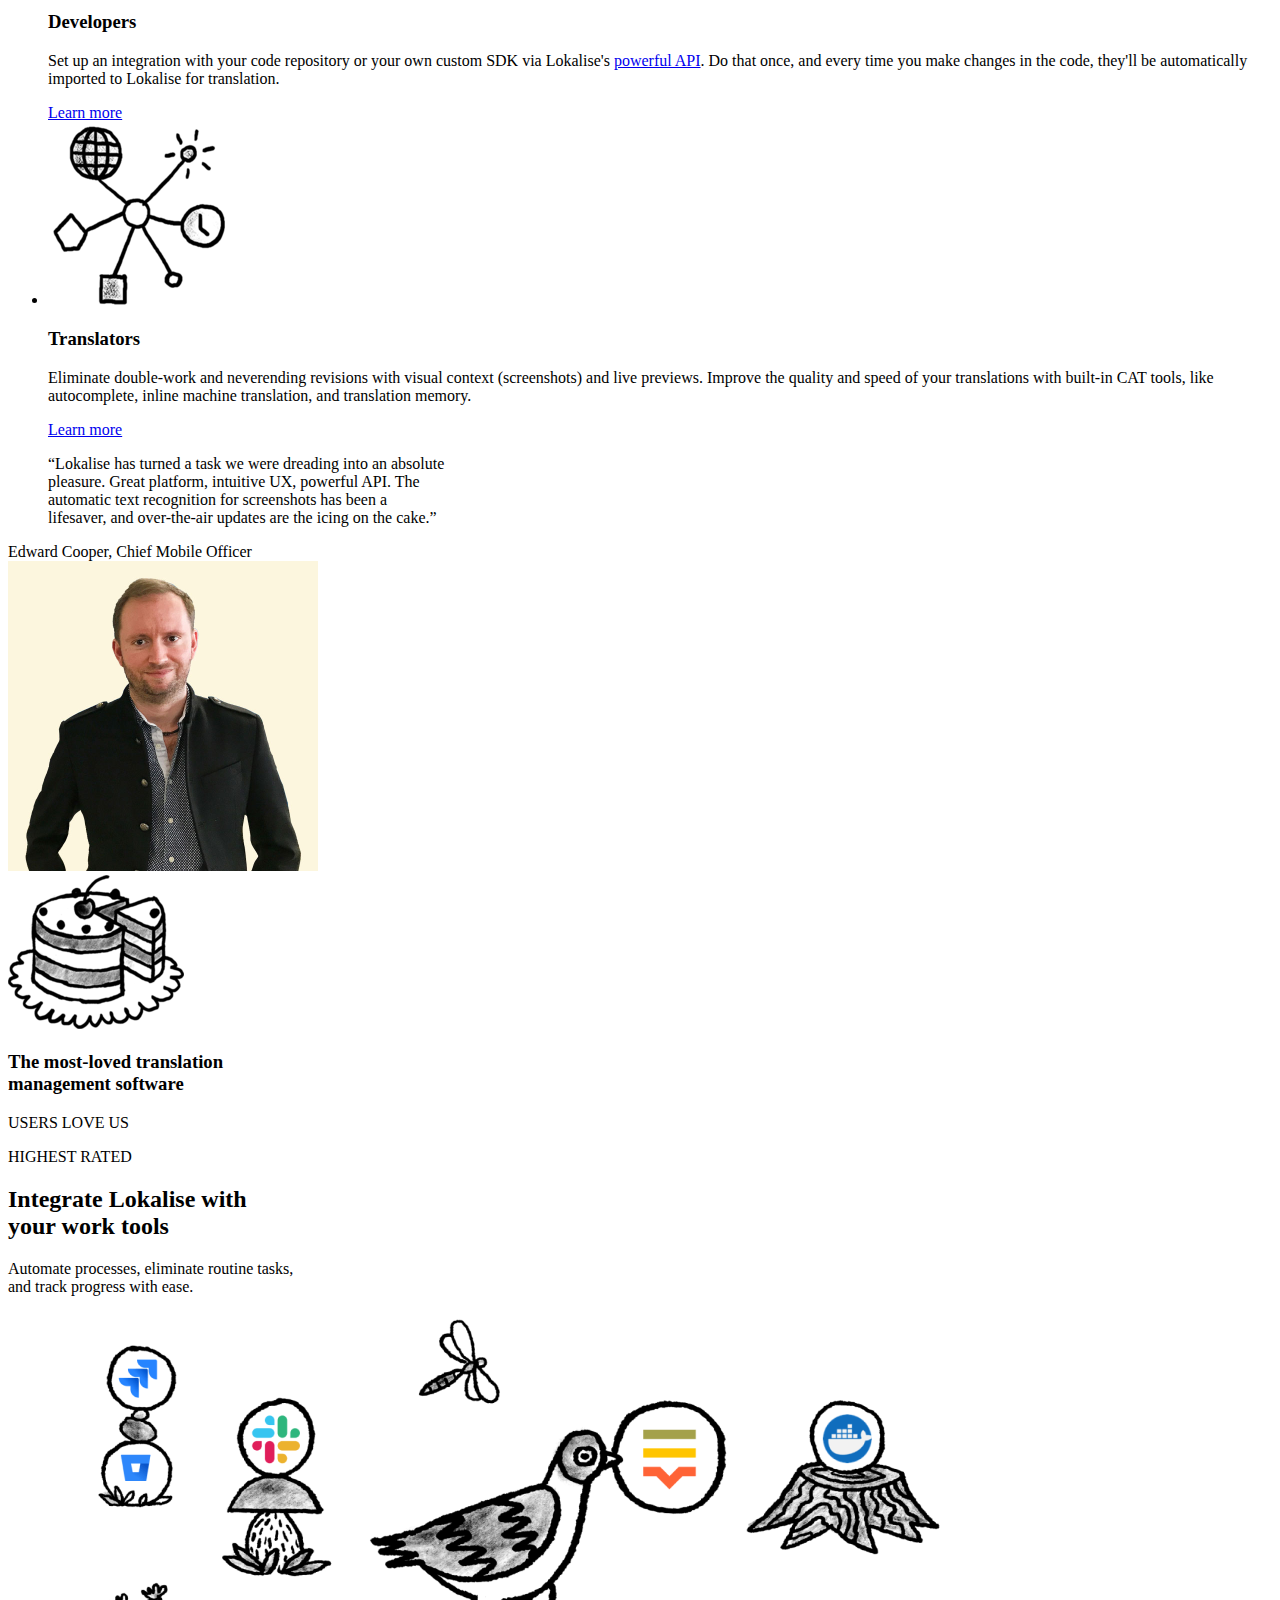
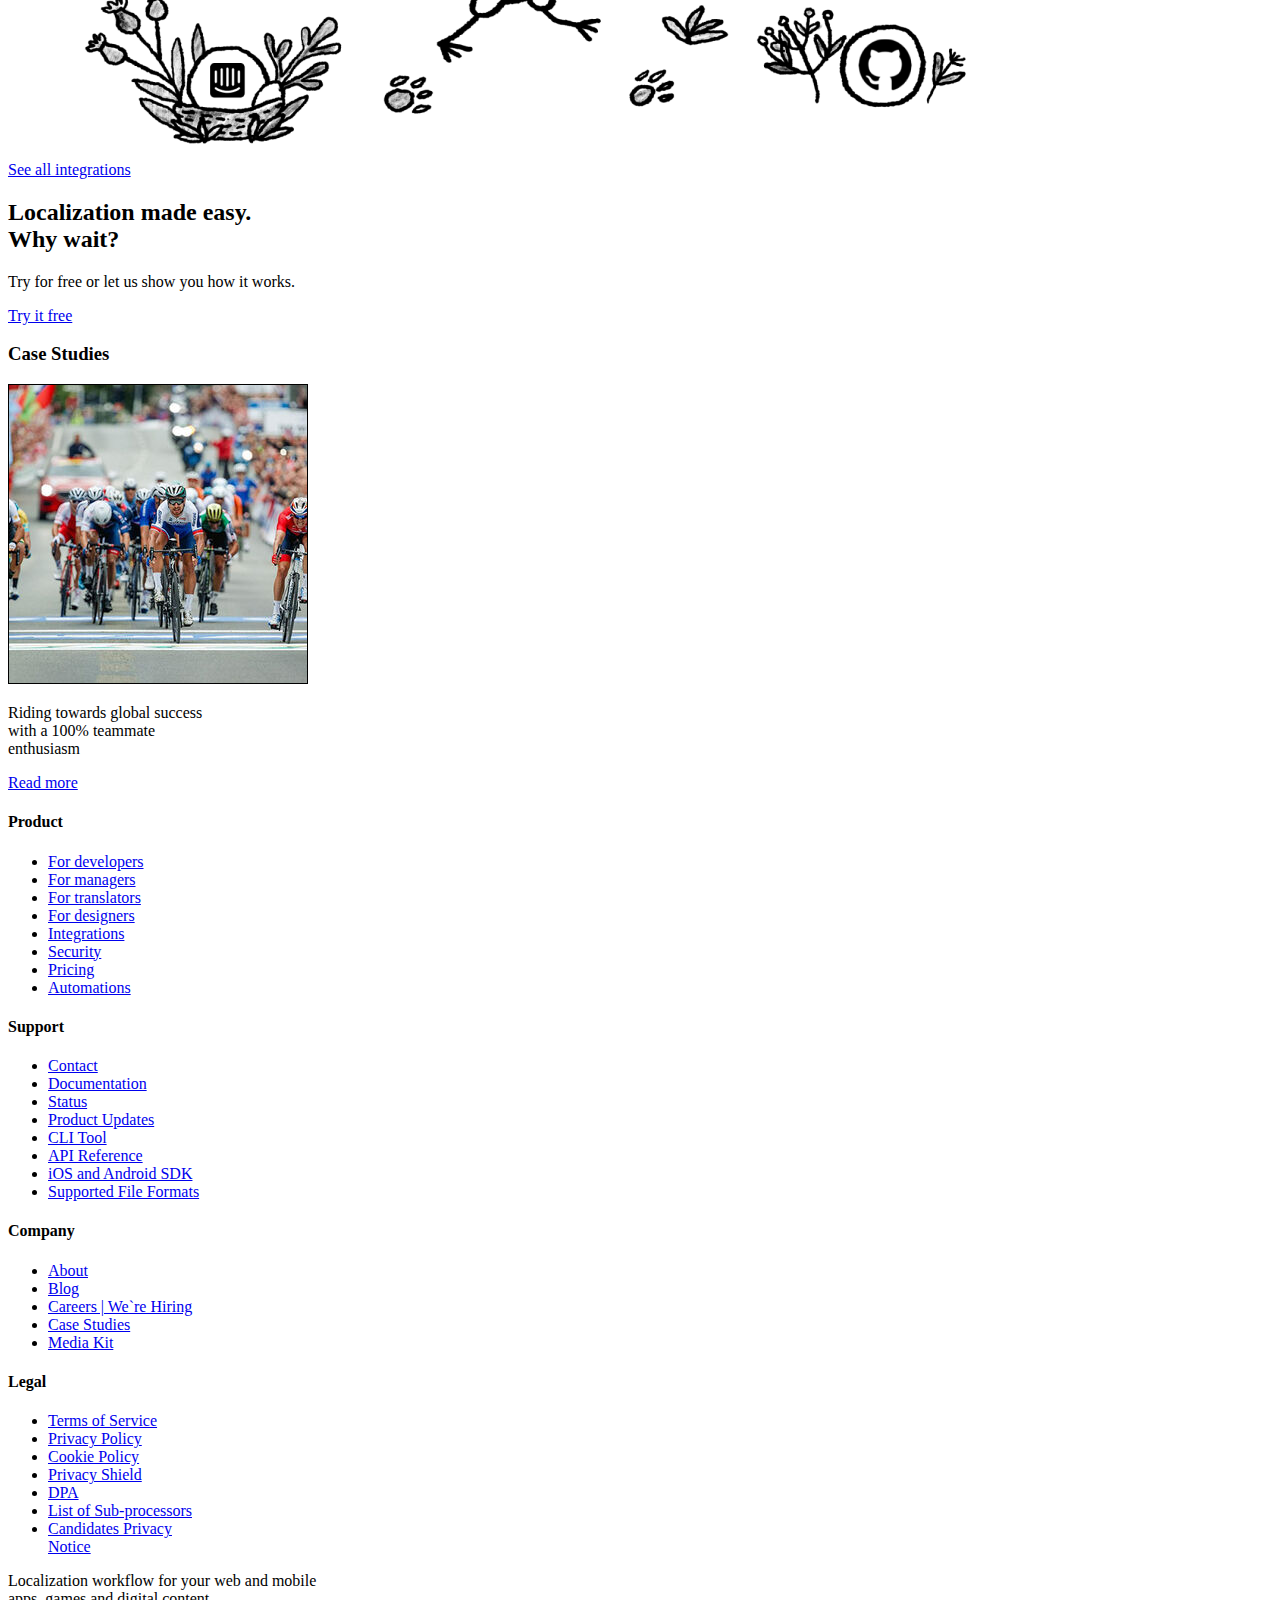
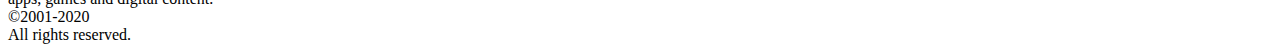
==== commit a351fb77: "flex" ====
--- a/dev/index.html
+++ b/dev/index.html
@@ -12,25 +12,27 @@
 <body>
     <div id="wrapper">
         <header id="header">
-            <div class="hea__logo">
-                <a href="#"><img src="images/hea_logo.png" alt="hea_logo"></a>
-                <ul class="menu">
-                    <li><a href="#">Product</a></li>
-                    <li><a href="#">Features</a></li>
-                    <li><a href="#">Pricing</a></li>
-                    <li><a href="#">Case studies</a></li>
-                    <li><a href="#">Resources</a></li>
-                </ul>
-            </div>
-            <div>
-                <ul class="btn__groop">
-                    <li>
-                        <a class="btn1" href="#">Log in</a>
-                    </li>
-                    <li>
-                        <a class="btn2" href="#">Try it free</a>
-                    </li>
-                </ul>
+            <div class="hea__container">
+                <div class="hea__logo">
+                    <a href="#"><img src="images/hea_logo.png" alt="hea_logo"></a>
+                    <ul class="menu">
+                        <li><a href="#">Product</a></li>
+                        <li><a href="#">Features</a></li>
+                        <li><a href="#">Pricing</a></li>
+                        <li><a href="#">Case studies</a></li>
+                        <li><a href="#">Resources</a></li>
+                    </ul>
+                </div>
+                <div>
+                    <ul class="btn__groop">
+                        <li>
+                            <a class="btn btn__wht" href="#">Log in</a>
+                        </li>
+                        <li>
+                            <a class="btn btn__org" href="#">Try it free</a>
+                        </li>
+                    </ul>
+                </div>
             </div>
         </header>
         <main id="main">
@@ -40,18 +42,18 @@
                         <h1>Accelerate localization from code to delivery</h1>
                     </div>
                     <div class="m__line1__text__two">
-                        <p>A localization and translation 
-                            management platform for agile teams. 
-                            Embrace automation, workflow 
+                        <p>A localization and translation
+                            management platform for agile teams.
+                            Embrace automation, workflow
                             transparency, and fast project delivery.
                         </p>
                     </div>
                     <ul class="btn__groop">
                         <li>
-                            <a class="btn2 m__btn" href="#">Try it free</a>
+                            <a class="btn btn__b btn__org" href="#">Try it free</a>
                         </li>
                         <li>
-                            <a class="btn1 m__btn" href="#">Book a demo</a>
+                            <a class="btn btn__b btn__wht" href="#">Book a demo</a>
                         </li>
                     </ul>
                     <span>Try all features for 14 days · No credit card required</span>
@@ -65,12 +67,6 @@
                     <div class="m__line2__block">
                         <h2>The preferred localization<br> tool of 1500+ companies</h2>
                         <div class="brand">
-                            <!-- <img src="images/l2_brand_1.png" alt="">
-                            <img src="images/l2_brand_2.png" alt="">
-                            <img src="images/l2_brand_3.png" alt="">
-                            <img src="images/l2_brand_4.png" alt="">
-                            <img src="images/l2_brand_5.png" alt="">
-                            <img src="images/l2_brand_6.png" alt=""> -->
                             <span class="icon-frame_1"></span>
                             <span class="icon-frame_2"></span>
                             <span class="icon-frame_3"></span>
@@ -88,11 +84,11 @@
                             <h2>Control the<br>localization process</h2>
                             <p>
                                 Collaborate with your team in a single workspace.<br>
-                                Add and assign <a href="#" class="link__text">tasks</a>, track progress, and enjoy a<br>
+                                Add and assign <a href="#">tasks</a>, track progress, and enjoy a<br>
                                 seamless localization workflow where you know<br>
                                 who is doing what and when.
                             </p>
-                            <a href="#" class="link__start">Start now</a>
+                            <a href="#" class="link__start hov">Start now</a>
                         </div>
                         <div class="card">
                             <img src="images/card_1.png" alt="card_1">
@@ -103,12 +99,12 @@
                             <h2>Shorten time<br>to market</h2>
                             <p>
                                 Localize your product in parallel with the<br>
-                                development cycle. Use the <a href="#" class="link__text">Adobe XD</a>, <a href="#" class="link__text">Figma</a>,<br>
-                                and <a href="#" class="link__text">Sketch</a> plugins to start working on<br>
+                                development cycle. Use the <a href="#">Adobe XD</a>, <a href="#">Figma</a>,<br>
+                                and <a href="#">Sketch</a> plugins to start working on<br>
                                 translations as soon as the product design is<br>
                                 ready. No more idle waiting.
                             </p>
-                            <a href="#" class="link__start">Start now</a>
+                            <a href="#" class="link__start hov">Start now</a>
                         </div>
                         <div class="card">
                             <img src="images/card_2.png" alt="card_2">
@@ -118,13 +114,14 @@
                         <div class="text">
                             <h2>Ensure quality</h2>
                             <p>
-                                Use built-in tools — e.g.<a class="link__text"> translation memory, </a>machine<br>
-                                translation, and <a class="link__text">QA checks </a>— to enhance the quality<br>
+                                Use built-in tools — e.g.<a href="#"> translation memory, </a>machine<br>
+                                translation, and <a href="#">QA checks </a>— to enhance the quality<br>
                                 and cohesion of translations. Add product<br>
-                                <a class="link__text">screenshots</a> for context and use the <a class="link__text">in-context</a> editors<br>
+                                <a href="#">screenshots</a> for context and use the <a href="#">in-context</a>
+                                editors<br>
                                 for instant previews.
                             </p>
-                            <a href="#" class="link__start">Start now</a>
+                            <a href="#" class="link__start hov">Start now</a>
                         </div>
                         <div class="card">
                             <img src="images/card_3.png" alt="card_3">
@@ -136,10 +133,11 @@
                             <p>
                                 Eliminate the hassle of localization and let developers<br>
                                 get back to their main tasks. Save hours with the<br>
-                                powerful <a class="link__text">API</a>, <a class="link__text">CLI</a>, <a class="link__text">mobile SDKs</a>, and integrations with<br>
-                                <a class="link__text">GitHub</a>, <a class="link__text">Bitbucket</a>, <a class="link__text">JIRA</a>, and more.
+                                powerful <a href="#">API</a>, <a href="#">CLI</a>, <a href="#">mobile SDKs</a>, and
+                                integrations with<br>
+                                <a href="#">GitHub</a>, <a href="#">Bitbucket</a>, <a href="#">JIRA</a>, and more.
                             </p>
-                            <a href="#" class="link__start">Start now</a>
+                            <a href="#" class="link__start hov">Start now</a>
                         </div>
                         <div class="card">
                             <img src="images/card_4.png" alt="card_4">
@@ -148,14 +146,16 @@
                 </div>
             </div>
             <div class="block__local">
-                <div class="local_one">
+                <div class="local__one">
                     <div class="container">
-                        <div class="local_one_block">
+                        <div class="local__one__block">
                             <h2>What can you localize with Lokalise?</h2>
                             <ul class="block__local__list">
                                 <li class="card__local">
                                     <div class="card__local__photo">
-                                        <img src="images/local_one_1.png" alt="local_one_1">
+                                        <div>
+                                            <img src="images/local_one_1.png" alt="local_one_1">
+                                        </div>
                                     </div>
                                     <div class="card__local__text">
                                         <h3>Web apps</h3>
@@ -168,20 +168,24 @@
                                 </li>
                                 <li class="card__local">
                                     <div class="card__local__photo">
-                                        <img src="images/local_one_2.png" alt="local_one_2">
+                                        <div>
+                                            <img src="images/local_one_2.png" alt="local_one_2">
+                                        </div>
                                     </div>
                                     <div class="card__local__text">
                                         <h3>Mobile apps</h3>
                                         <p>
                                             Upload any mobile platform language<br>
-                                            files. Embed <u>Lokalise iOS SDK</u> or<br>
-                                            <u>Lokalise Android SDK</u> if you prefer. 
-                                        </p>
-                                    </div>
-                                </li>
-                                <li class="card__local">
-                                    <div class="card__local__photo">
-                                        <img src="images/local_one_3.png" alt="local_one_3">
+                                            files. Embed <a href="#">Lokalise iOS SDK</a> or<br>
+                                            <a href="#">Lokalise Android SDK</a> if you prefer.
+                                        </p>
+                                    </div>
+                                </li>
+                                <li class="card__local">
+                                    <div class="card__local__photo">
+                                        <div>
+                                            <img src="images/local_one_3.png" alt="local_one_3">
+                                        </div>
                                     </div>
                                     <div class="card__local__text">
                                         <h3>Games</h3>
@@ -194,7 +198,9 @@
                                 </li>
                                 <li class="card__local">
                                     <div class="card__local__photo">
-                                        <img src="images/local_one_4.png" alt="local_one_4">
+                                        <div>
+                                            <img src="images/local_one_4.png" alt="local_one_4">
+                                        </div>
                                     </div>
                                     <div class="card__local__text">
                                         <h3>Documents</h3>
@@ -205,7 +211,9 @@
                                 </li>
                                 <li class="card__local">
                                     <div class="card__local__photo">
-                                        <img src="images/local_one_5.png" alt="local_one_5">
+                                        <div>
+                                            <img src="images/local_one_5.png" alt="local_one_5">
+                                        </div>
                                     </div>
                                     <div class="card__local__text">
                                         <h3>Marketing e-mails</h3>
@@ -218,7 +226,9 @@
                                 </li>
                                 <li class="card__local">
                                     <div class="card__local__photo">
-                                        <img src="images/local_one_6.png" alt="local_one_6">
+                                        <div>
+                                            <img src="images/local_one_6.png" alt="local_one_6">
+                                        </div>
                                     </div>
                                     <div class="card__local__text">
                                         <h3>IoT</h3>
@@ -231,45 +241,59 @@
                         </div>
                     </div>
                 </div>
-                <div class="local_two">
+                <div class="local__two">
                     <div class="container">
-                        <div class="local_two_block">
+                        <div class="local__two__block">
                             <h2>Boost your localization team’s productivity tenfold</h2>
-                            <ul class="local_two_block_list">
-                                <li class="card__local">
-                                    <div class="card__local__photo">
-                                        <img src="images/local_two_1.png" alt="local_two_1">
+                            <ul class="local__two__block__list">
+                                <li class="card__local">
+                                    <div class="card__local__photo">
+                                        <div>
+                                            <img src="images/local_two_1.png" alt="local_two_1">
+                                        </div>
                                     </div>
                                     <div class="card__local__text">
                                         <h3>Managers</h3>
                                         <p>
-                                            Update existing and launch new features and products while simultaneously localizing them in multiple languages. Streamline your team's workflow, maximize productivity, and speed up expansion to other markets.
-                                        </p>
-                                        <a href="#"><u>Learn more</u></a>
-                                    </div>
-                                </li>
-                                <li class="card__local">
-                                    <div class="card__local__photo">
-                                        <img src="images/local_two_2.png" alt="local_two_2">
+                                            Update existing and launch new features and products while simultaneously
+                                            localizing them in multiple languages. Streamline your team's workflow,
+                                            maximize productivity, and speed up expansion to other markets.
+                                        </p>
+                                        <a href="#" class="hov">Learn more</a>
+                                    </div>
+                                </li>
+                                <li class="card__local">
+                                    <div class="card__local__photo">
+                                        <div>
+                                            <img src="images/local_two_2.png" alt="local_two_2">
+                                        </div>
                                     </div>
                                     <div class="card__local__text">
                                         <h3>Developers</h3>
                                         <p>
-                                            Set up an integration with your code repository or your own custom SDK via Lokalise's powerful API. Do that once, and every time you make changes in the code, they'll be automatically imported to Lokalise for translation.
-                                        </p>
-                                        <a href="#"><u>Learn more</u></a>
-                                    </div>
-                                </li>
-                                <li class="card__local">
-                                    <div class="card__local__photo">
-                                        <img src="images/local_two_3.png" alt="local_two_3">
+                                            Set up an integration with your code repository or your own custom SDK via
+                                            Lokalise's <a href="#">powerful API</a>. Do that once, and every time you
+                                            make changes in the code, they'll be automatically imported to Lokalise for
+                                            translation.
+                                        </p>
+                                        <a href="#" class="hov">Learn more</a>
+                                    </div>
+                                </li>
+                                <li class="card__local">
+                                    <div class="card__local__photo">
+                                        <div>
+                                            <img src="images/local_two_3.png" alt="local_two_3">
+                                        </div>
                                     </div>
                                     <div class="card__local__text">
                                         <h3>Translators</h3>
                                         <p>
-                                            Eliminate double-work and neverending revisions with visual context (screenshots) and live previews. Improve the quality and speed of your translations with built-in CAT tools, like autocomplete, inline machine translation, and translation memory.
-                                        </p>
-                                        <a href="#"><u>Learn more</u></a>
+                                            Eliminate double-work and neverending revisions with visual context
+                                            (screenshots) and live previews. Improve the quality and speed of your
+                                            translations with built-in CAT tools, like autocomplete, inline machine
+                                            translation, and translation memory.
+                                        </p>
+                                        <a href="#" class="hov">Learn more</a>
                                     </div>
                                 </li>
                             </ul>
@@ -283,12 +307,15 @@
                         <div class="article__block__text">
                             <blockquote>
                                 <p>
-                                “Lokalise has turned a task we were dreading into an absolute pleasure. Great platform, intuitive UX, powerful API. The automatic text recognition for screenshots has been a lifesaver, and over-the-air updates are the icing on the cake.”
+                                    “Lokalise has turned a task we were dreading into an absolute<br>
+                                    pleasure. Great platform, intuitive UX, powerful API. The<br>
+                                    automatic text recognition for screenshots has been a<br>
+                                    lifesaver, and over-the-air updates are the icing on the cake.”
                                 </p>
                             </blockquote>
                             <figcaption>
                                 Edward Cooper, Chief Mobile Officer
-                                <span class="icon-frame_4"></span>
+                                <a href=""><span class="icon-frame_4"></span></a>
                             </figcaption>
                         </div>
                         <div class="article__block__photo">
@@ -301,13 +328,15 @@
                 <div class="container">
                     <div class="most__block">
                         <div class="most__block__text">
-                            <img src="images/most.png" alt="most">
+                            <div>
+                                <img src="images/most.png" alt="most">
+                            </div>
                             <h3>The most-loved translation<br> management software</h3>
                         </div>
                         <div class="most__block__brand">
                             <div class="brand__icon">
                                 <span class="icon-brand"></span>
-                                <div>
+                                <div class="ico">
                                     <span class="icon-Vector_1"></span>
                                     <span class="icon-Vector_1"></span>
                                     <span class="icon-Vector_1"></span>
@@ -318,7 +347,7 @@
                             </div>
                             <div class="brand__icon">
                                 <span class="icon-brand_2"></span>
-                                <div>
+                                <div class="ico">
                                     <span class="icon-Vector_1"></span>
                                     <span class="icon-Vector_1"></span>
                                     <span class="icon-Vector_1"></span>
@@ -339,8 +368,10 @@
                             Automate processes, eliminate routine tasks,<br>
                             and track progress with ease.
                         </p>
-                        <img src="images/bird.png" alt="bird">
-                        <a href="#">See all integrations</a>
+                        <div>
+                            <img src="images/bird.png" alt="bird">
+                        </div>
+                        <a href="#" class="btn btn__org btn__bird">See all integrations</a>
                     </div>
                 </div>
             </div>
@@ -351,20 +382,22 @@
                             Localization made easy.<br> Why wait?
                         </h2>
                         <p>Try for free or let us show you how it works.</p>
-                        <a href="#">Try it free</a>
-                    </div>
-                </div>
-            </div>
-            </main>
+                        <a href="#" class="btn btn__b btn__black">Try it free</a>
+                    </div>
+                </div>
+            </div>
+        </main>
         <footer id="footer">
             <div class="container">
-                <div class="f__line_top">
+                <div class="f__line__top">
                     <div class="race">
                         <h3>Case Studies</h3>
-                        <img src="images/race.png" alt="race">
+                        <div>
+                            <img src="images/race.png" alt="race">
+                        </div>
                         <span class="icon-frame_1"></span>
                         <p>Riding towards global success<br> with a 100% teammate<br> enthusiasm</p>
-                        <h4>Read more</h4>
+                        <a href="#">Read more</a>
                     </div>
                     <div class="f__menu">
                         <div class="f__menu__list">
@@ -412,14 +445,14 @@
                                 <li><a href="#">Privacy Shield</a></li>
                                 <li><a href="#">DPA</a></li>
                                 <li><a href="#">List of Sub-processors</a></li>
-                                <li><a href="#">Candidates Privacy Notice</a></li>
-                            </ul>
-                        </div>
-                    </div>
-                </div>
-                <div class="f__line_bottom">
+                                <li><a href="#">Candidates Privacy<br> Notice</a></li>
+                            </ul>
+                        </div>
+                    </div>
+                </div>
+                <div class="f__line__bottom">
                     <div class="lokal">
-                        <span class="icon-logo_l"></span>
+                        <a href=""><span class="icon-logo_l"></span></a>
                         <span>Localization workflow for your web and mobile<br> apps, games and digital content.</span>
                     </div>
                     <div class="date">
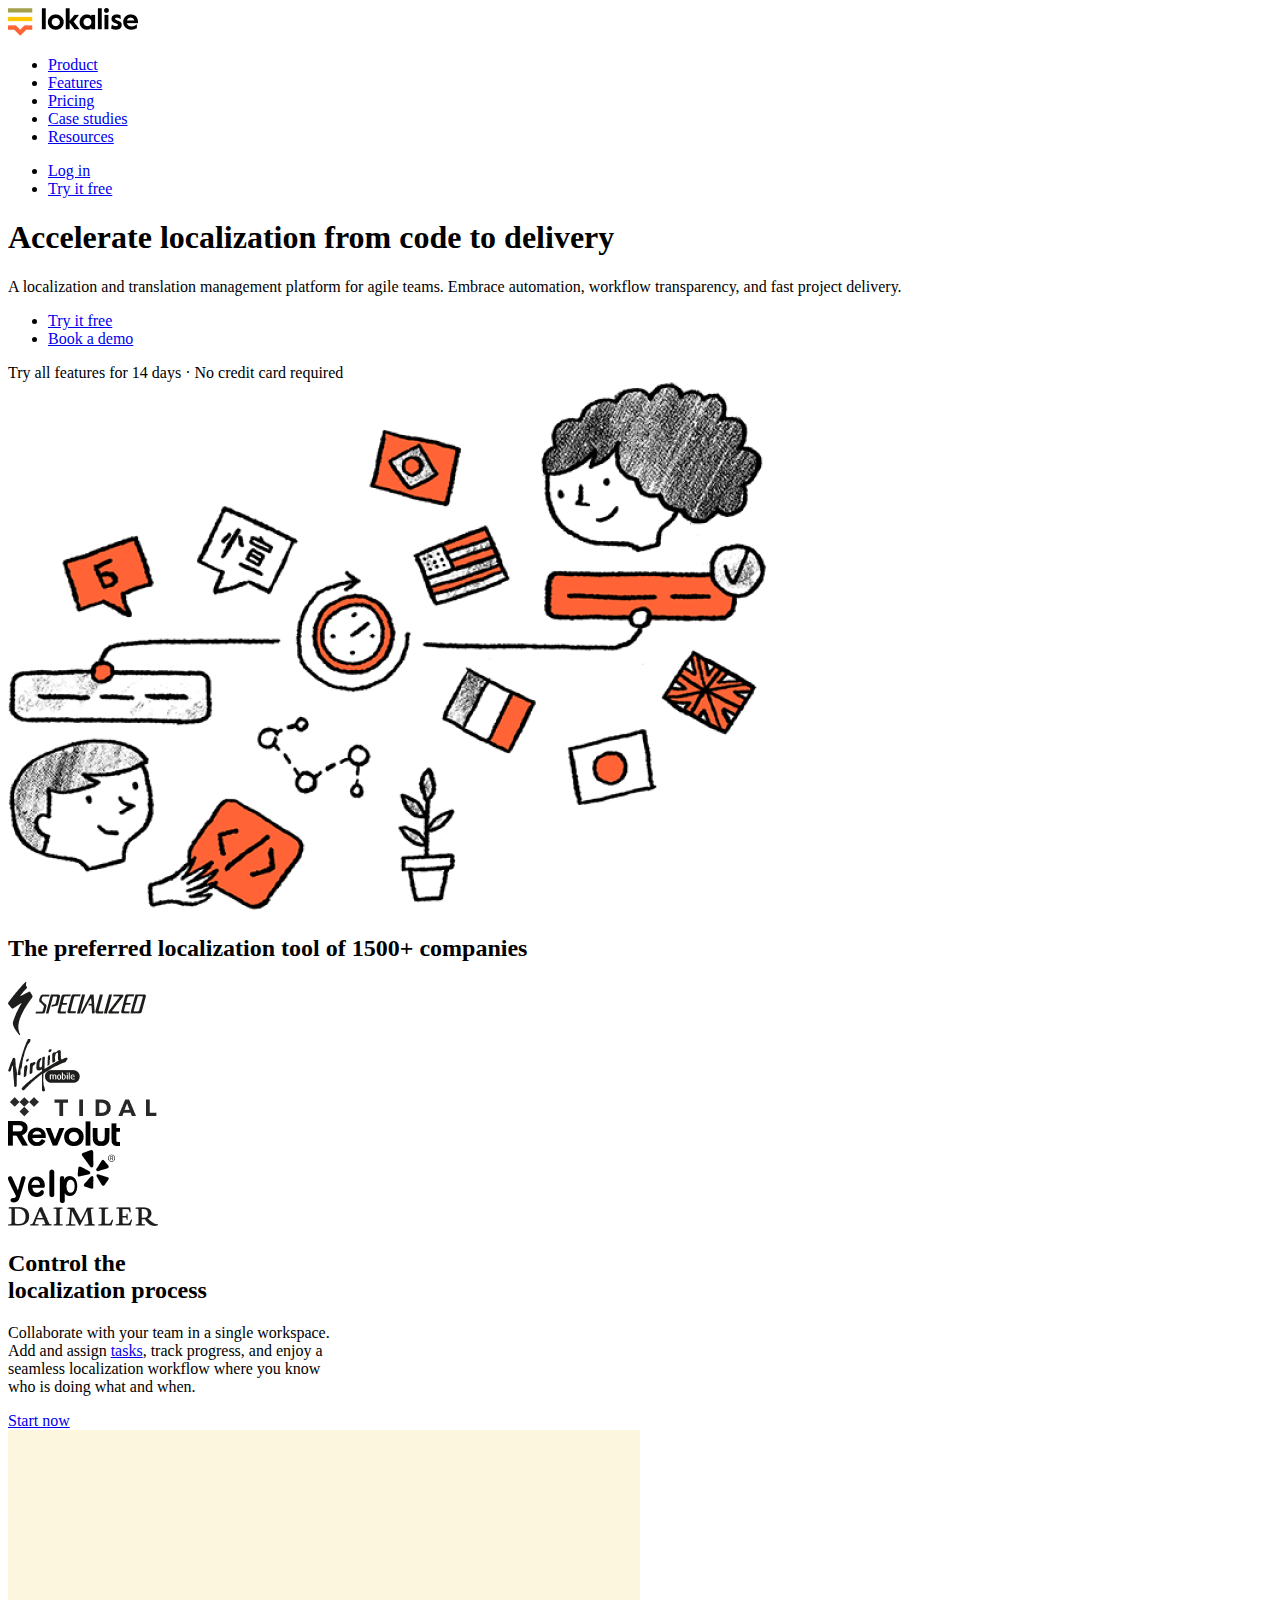
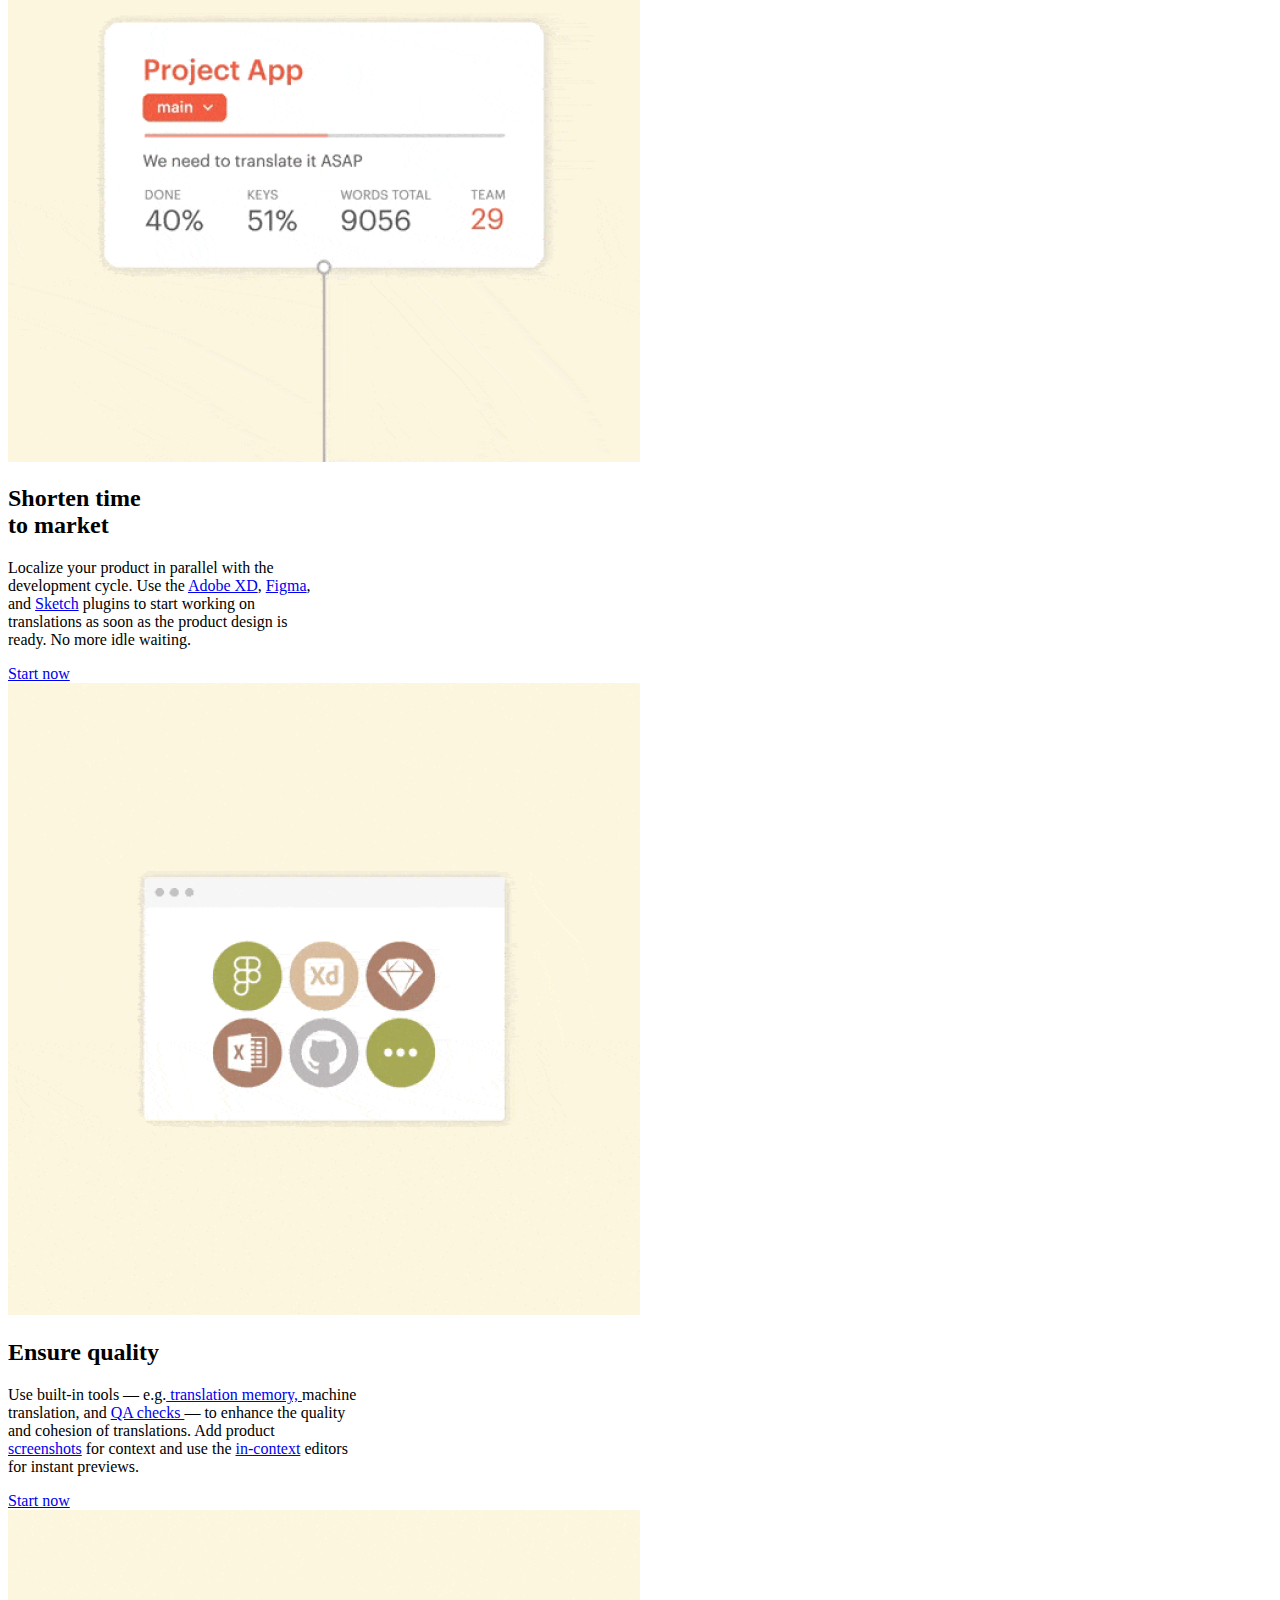
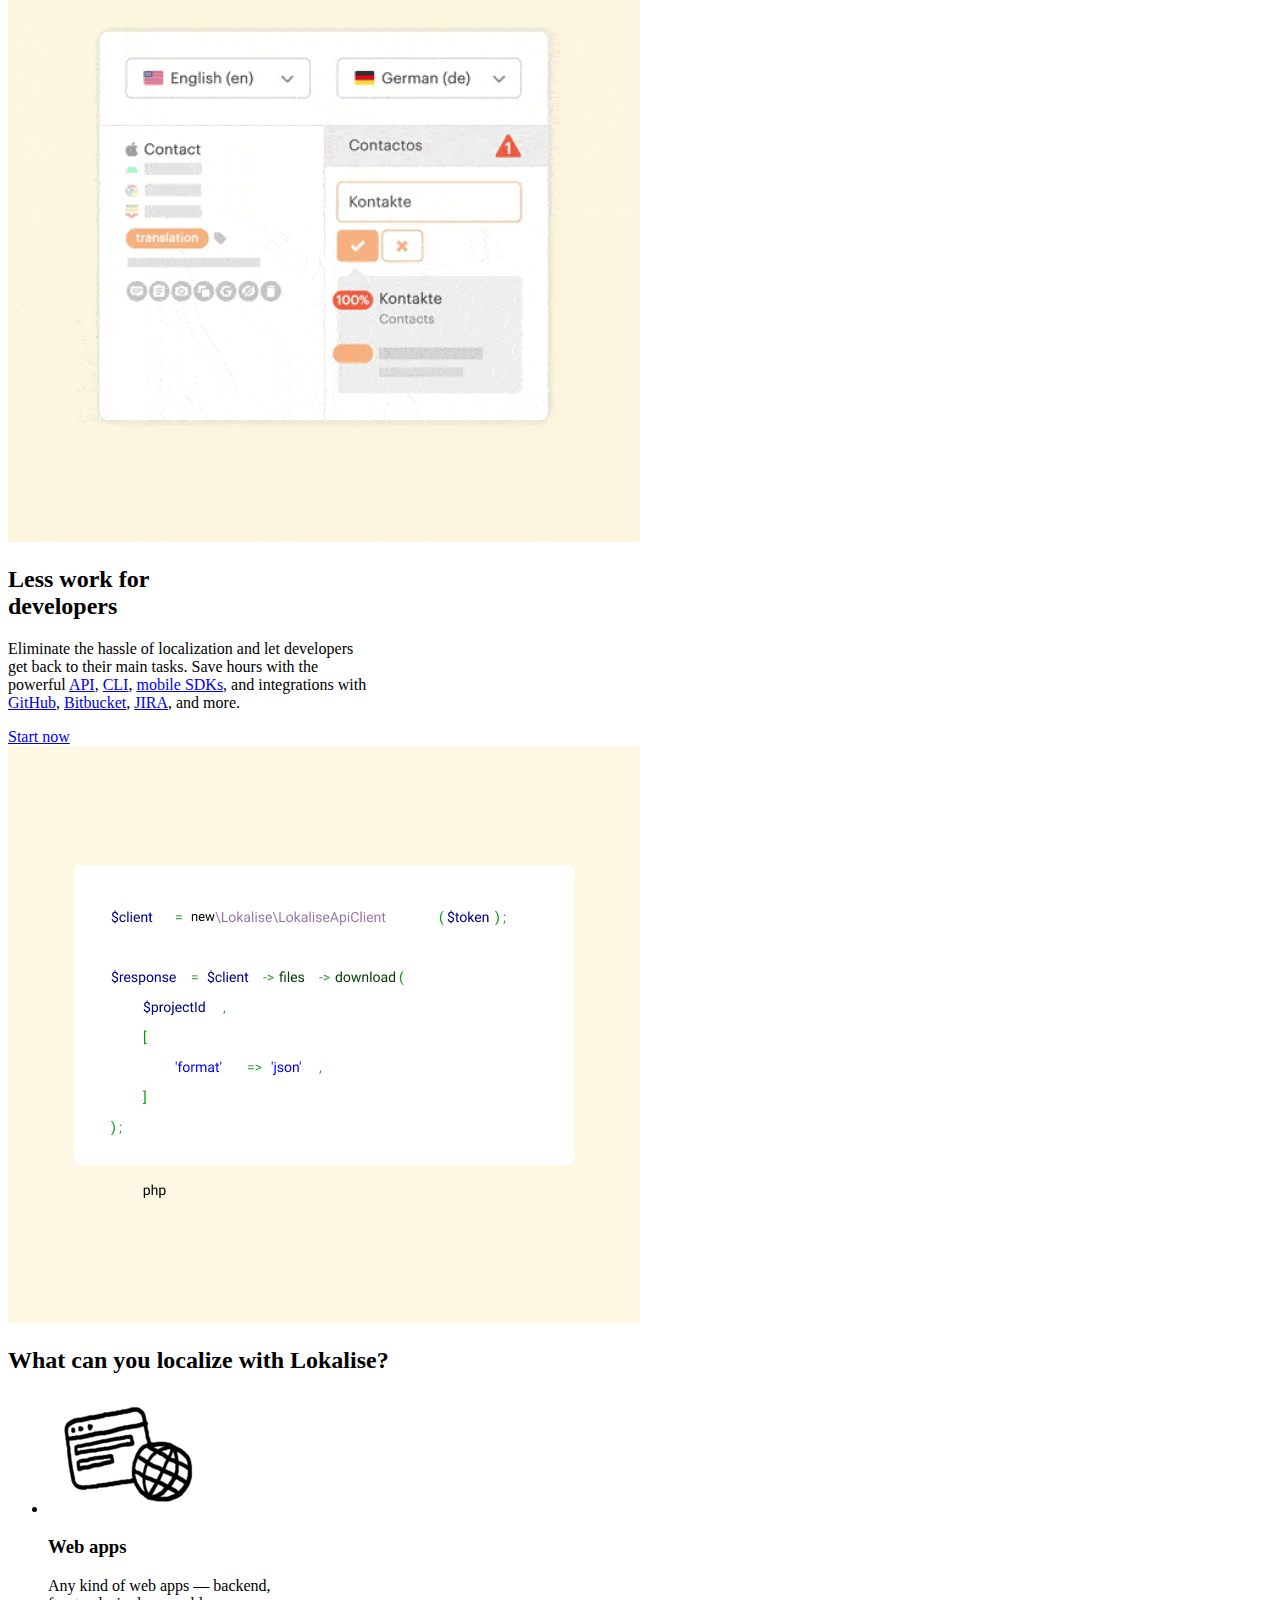
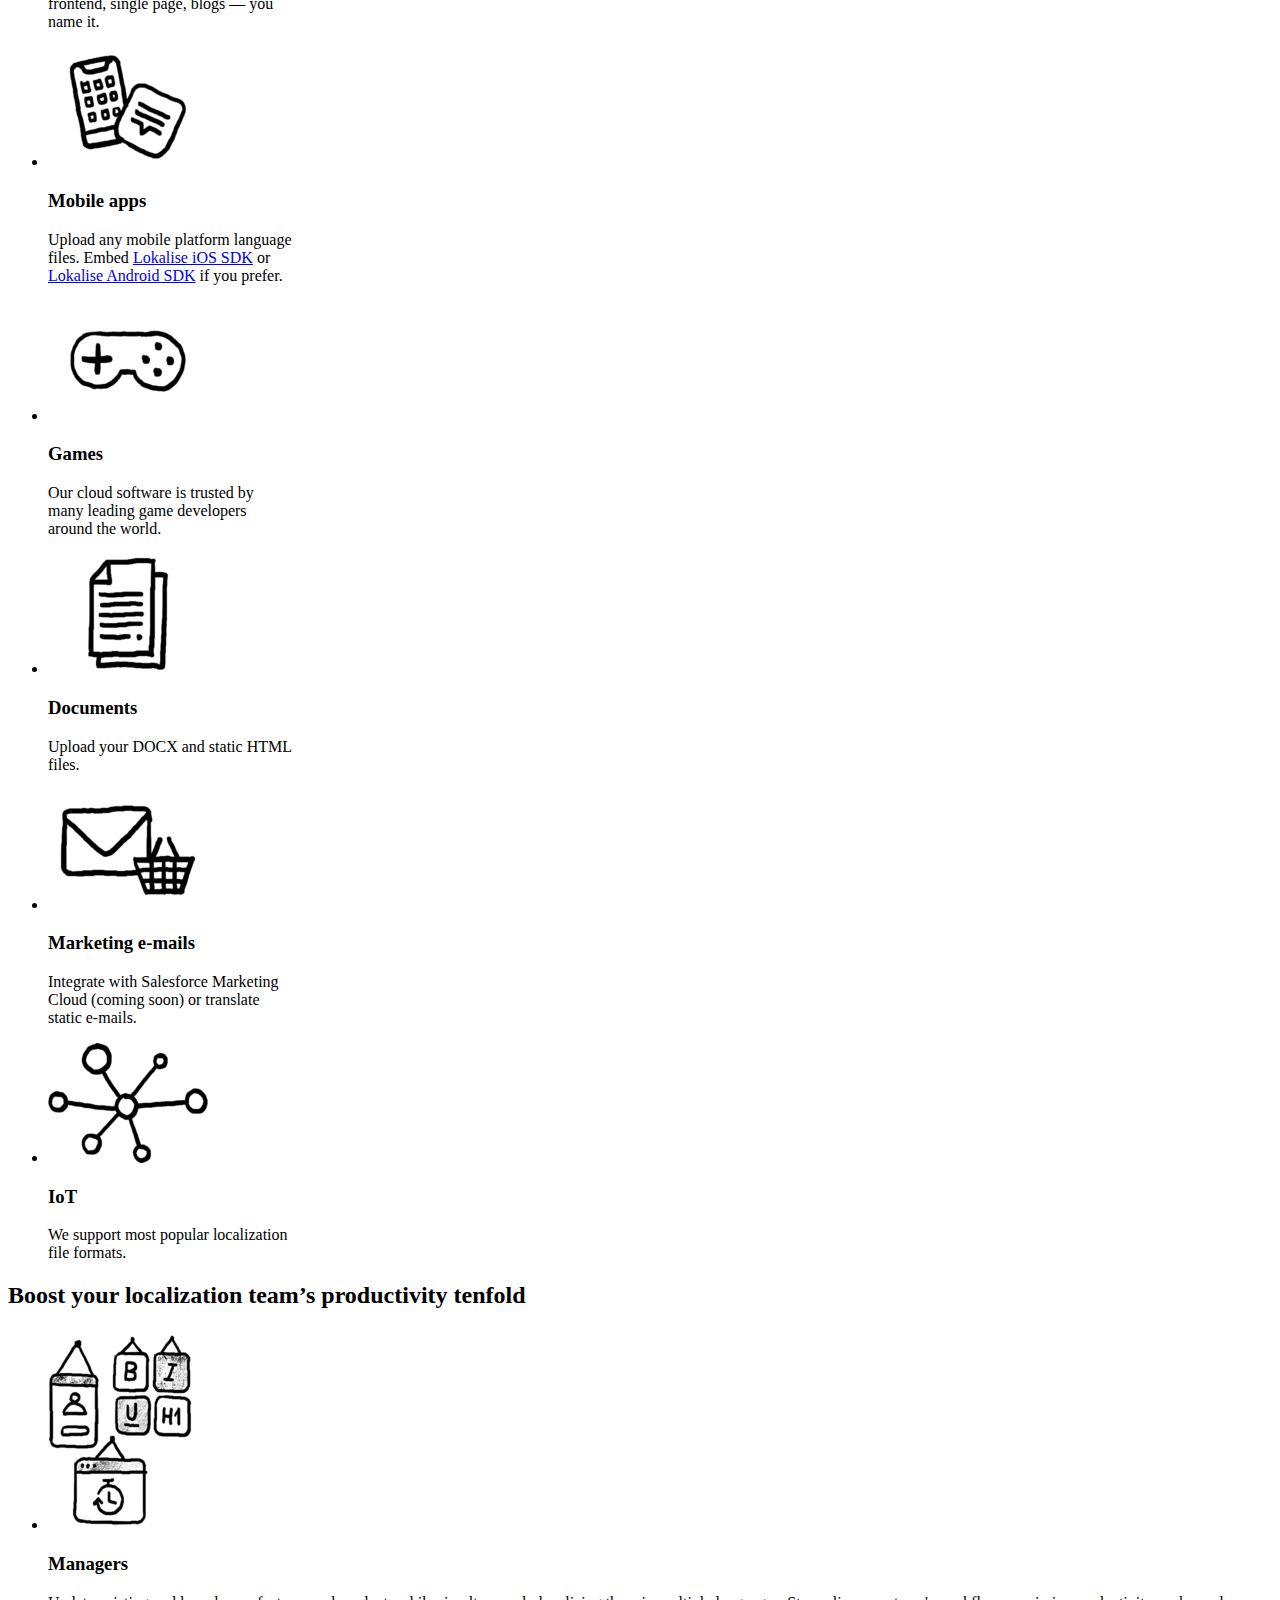
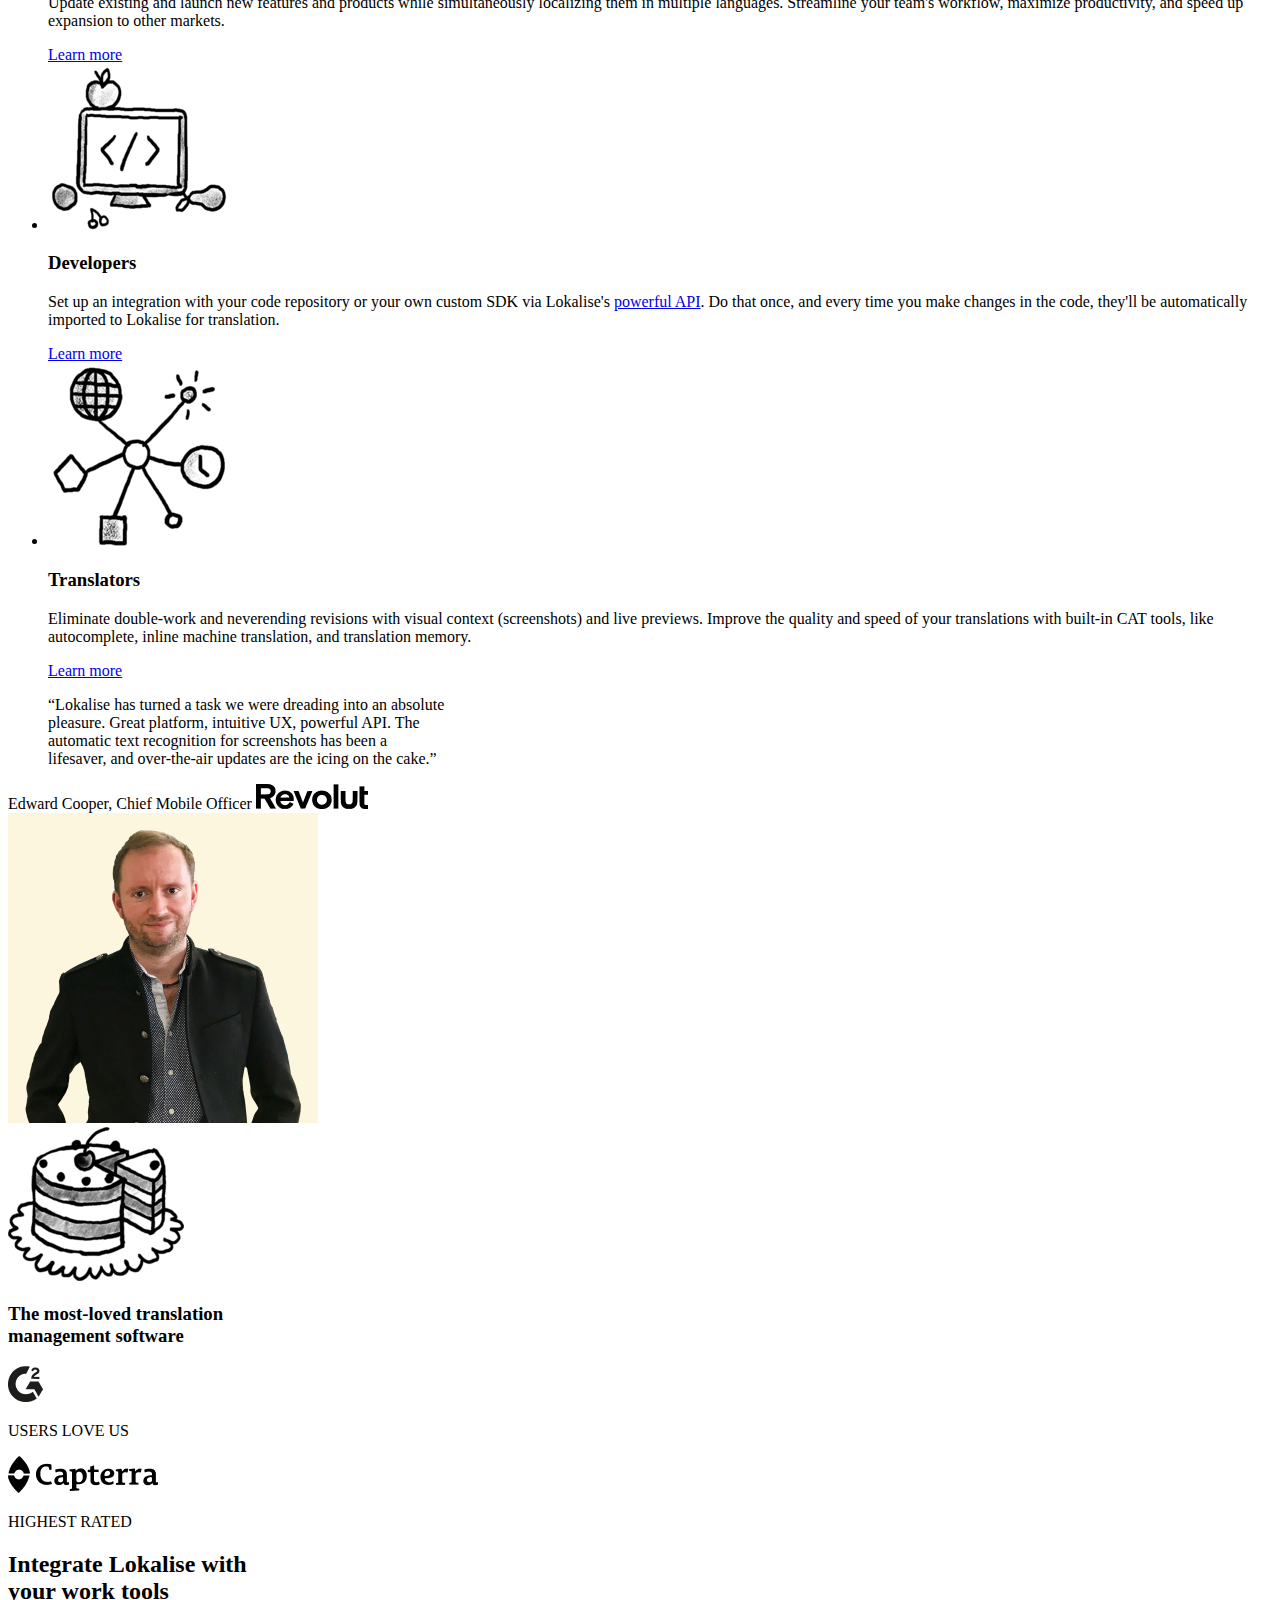
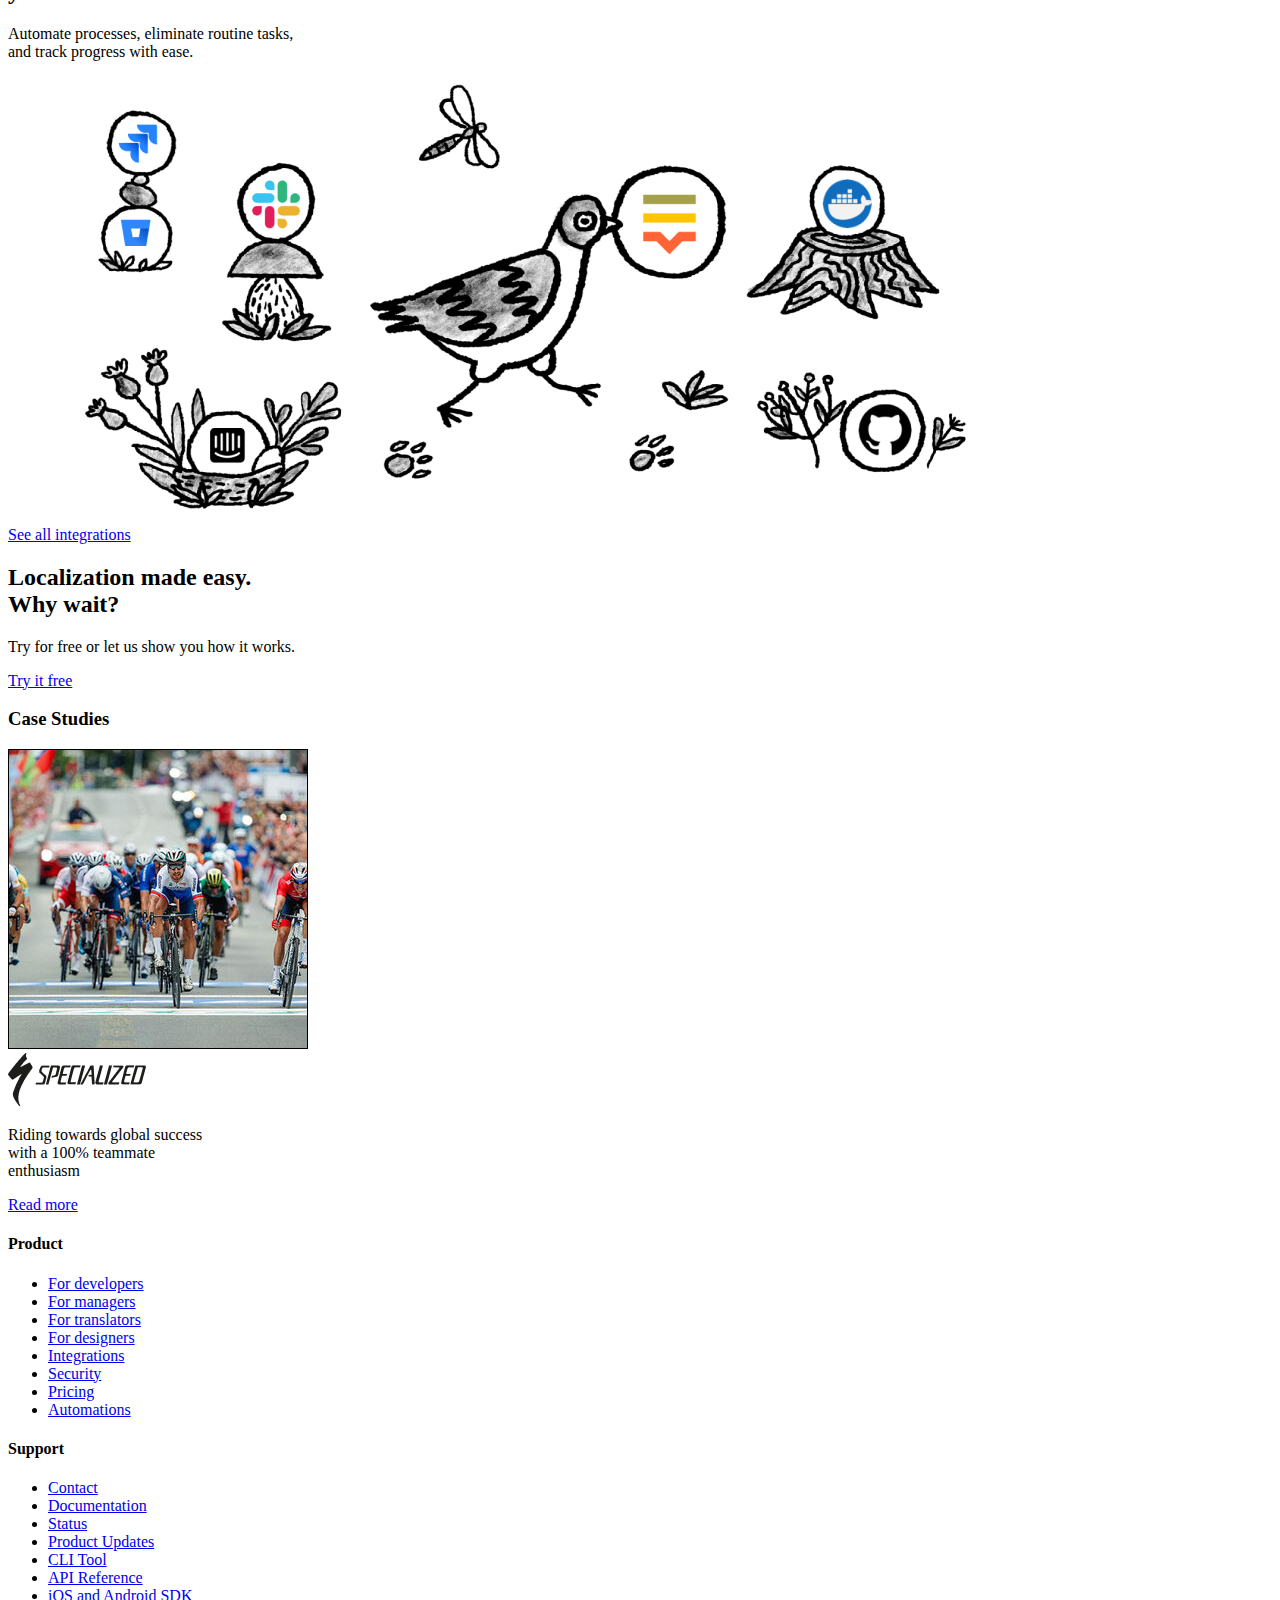
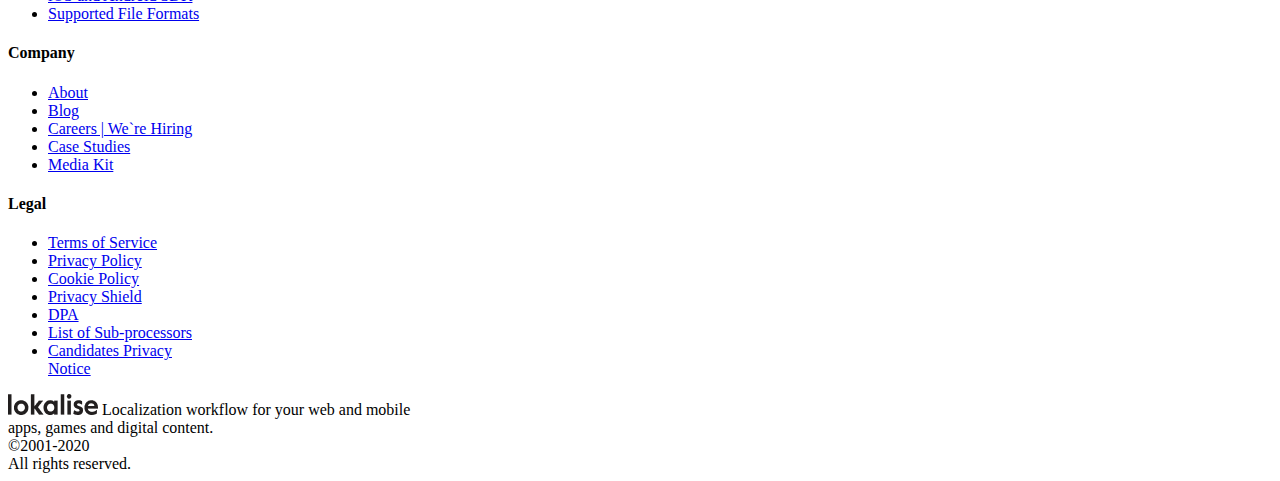
==== commit 9ceaa18d: "flex" ====
--- a/dev/index.html
+++ b/dev/index.html
@@ -65,14 +65,28 @@
             <div class="m__line2">
                 <div class="container">
                     <div class="m__line2__block">
-                        <h2>The preferred localization<br> tool of 1500+ companies</h2>
+                        <div class="m__line2__title">
+                            <h2>The preferred localization tool of 1500+ companies</h2>
+                        </div>
                         <div class="brand">
-                            <span class="icon-frame_1"></span>
-                            <span class="icon-frame_2"></span>
-                            <span class="icon-frame_3"></span>
-                            <span class="icon-frame_4"></span>
-                            <span class="icon-frame_5"></span>
-                            <span class="icon-frame_6"></span>
+                            <div>
+                                <img src="images/l2_brand_1.png" alt="specialized">
+                            </div>
+                            <div>
+                                <img src="images/l2_brand_2.png" alt="virgin">
+                            </div>
+                            <div>
+                                <img src="images/l2_brand_3.png" alt="tidal">
+                            </div>
+                            <div>
+                                <img src="images/l2_brand_4.png" alt="revolut">
+                            </div>
+                            <div>
+                                <img src="images/l2_brand_5.png" alt="yelp">
+                            </div>
+                            <div>
+                                <img src="images/l2_brand_6.png" alt="daimler">
+                            </div>
                         </div>
                     </div>
                 </div>
@@ -315,7 +329,9 @@
                             </blockquote>
                             <figcaption>
                                 Edward Cooper, Chief Mobile Officer
-                                <a href=""><span class="icon-frame_4"></span></a>
+                                <a href="#">
+                                    <img src="images/l2_brand_4.png" alt="revolut">
+                                </a>
                             </figcaption>
                         </div>
                         <div class="article__block__photo">
@@ -335,7 +351,7 @@
                         </div>
                         <div class="most__block__brand">
                             <div class="brand__icon">
-                                <span class="icon-brand"></span>
+                                <div><img src="images/g_2.png" alt="g_2"></div>
                                 <div class="ico">
                                     <span class="icon-Vector_1"></span>
                                     <span class="icon-Vector_1"></span>
@@ -346,7 +362,7 @@
                                 <p>USERS LOVE US</p>
                             </div>
                             <div class="brand__icon">
-                                <span class="icon-brand_2"></span>
+                                <div><img src="images/capterra.png" alt="capterra"></div>
                                 <div class="ico">
                                     <span class="icon-Vector_1"></span>
                                     <span class="icon-Vector_1"></span>
@@ -395,9 +411,11 @@
                         <div>
                             <img src="images/race.png" alt="race">
                         </div>
-                        <span class="icon-frame_1"></span>
+                        <div class="f__brand">
+                            <a href="#"><img src="images/l2_brand_1.png" alt="specialized"></a>
+                        </div>
                         <p>Riding towards global success<br> with a 100% teammate<br> enthusiasm</p>
-                        <a href="#">Read more</a>
+                        <a href="#" class="hov">Read more</a>
                     </div>
                     <div class="f__menu">
                         <div class="f__menu__list">
@@ -452,7 +470,7 @@
                 </div>
                 <div class="f__line__bottom">
                     <div class="lokal">
-                        <a href=""><span class="icon-logo_l"></span></a>
+                        <a href=""><img src="images/logo_2.png" alt="logo_2"></a>
                         <span>Localization workflow for your web and mobile<br> apps, games and digital content.</span>
                     </div>
                     <div class="date">
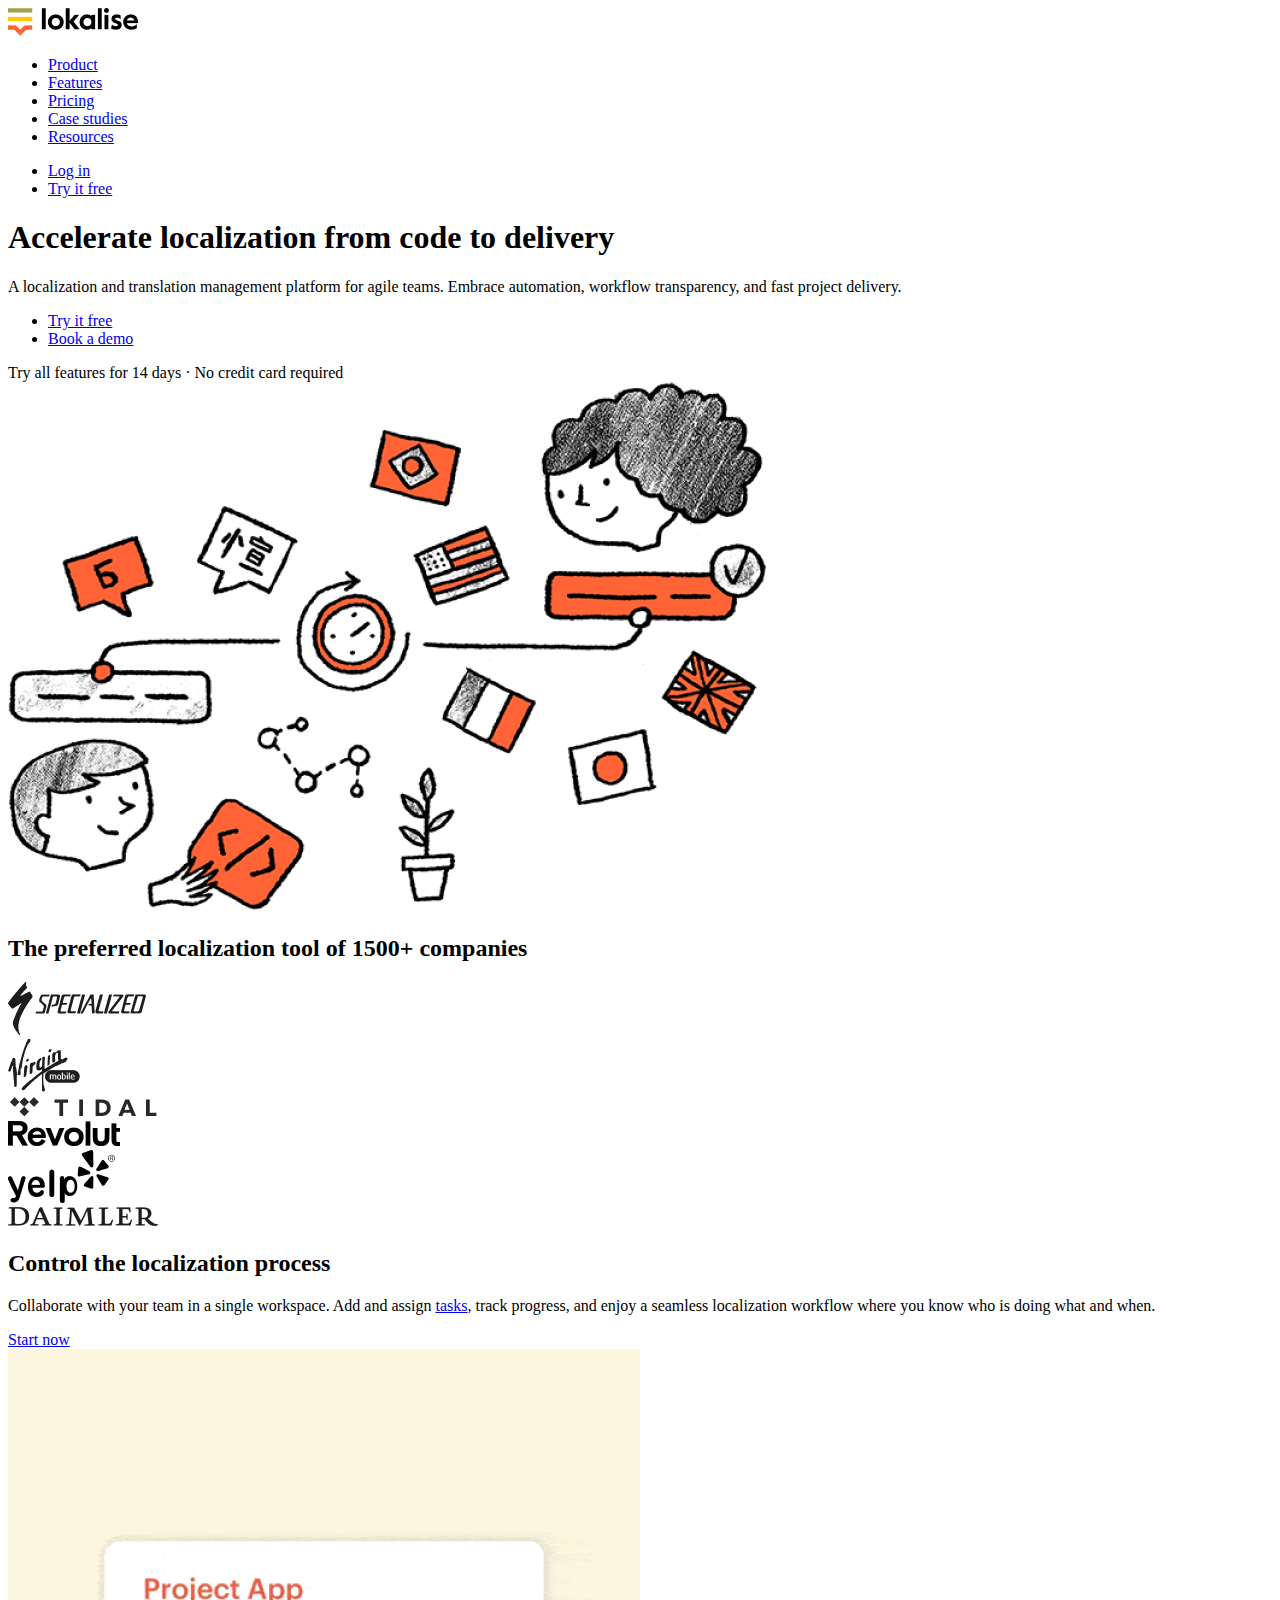
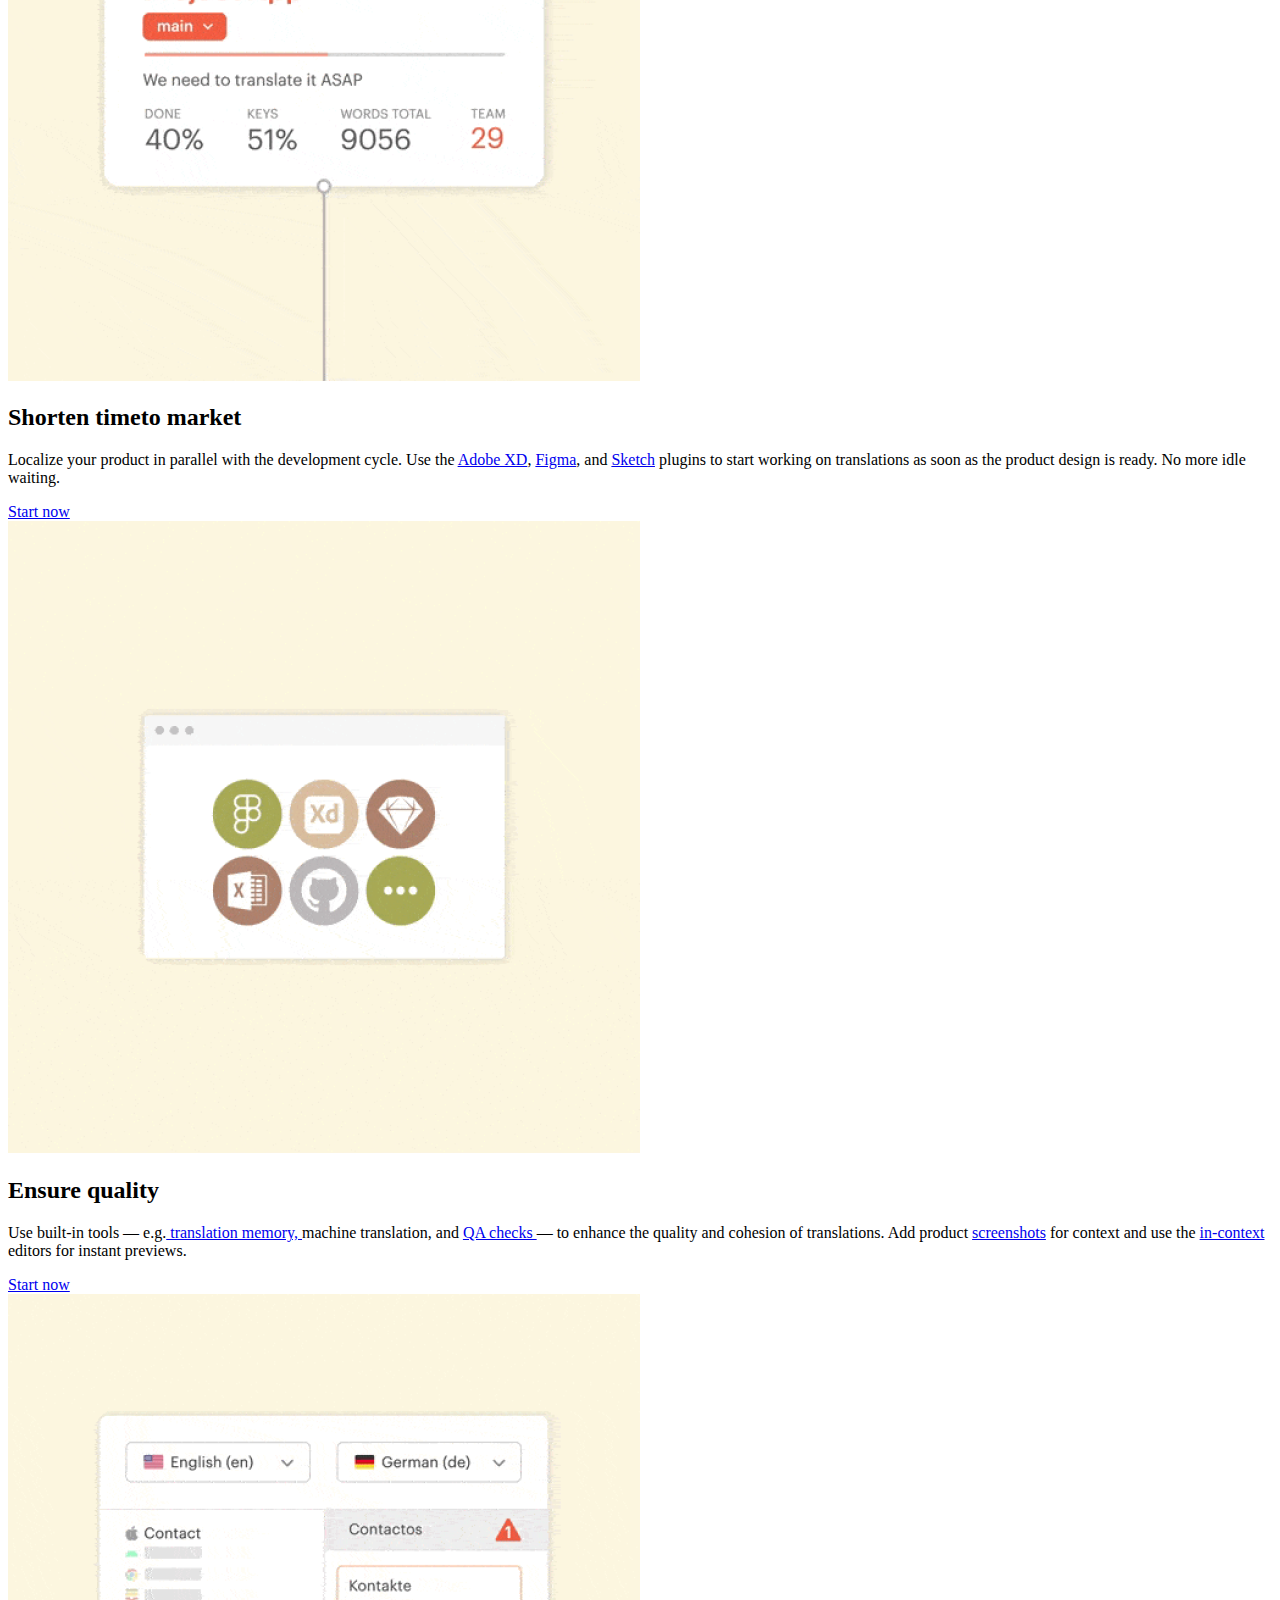
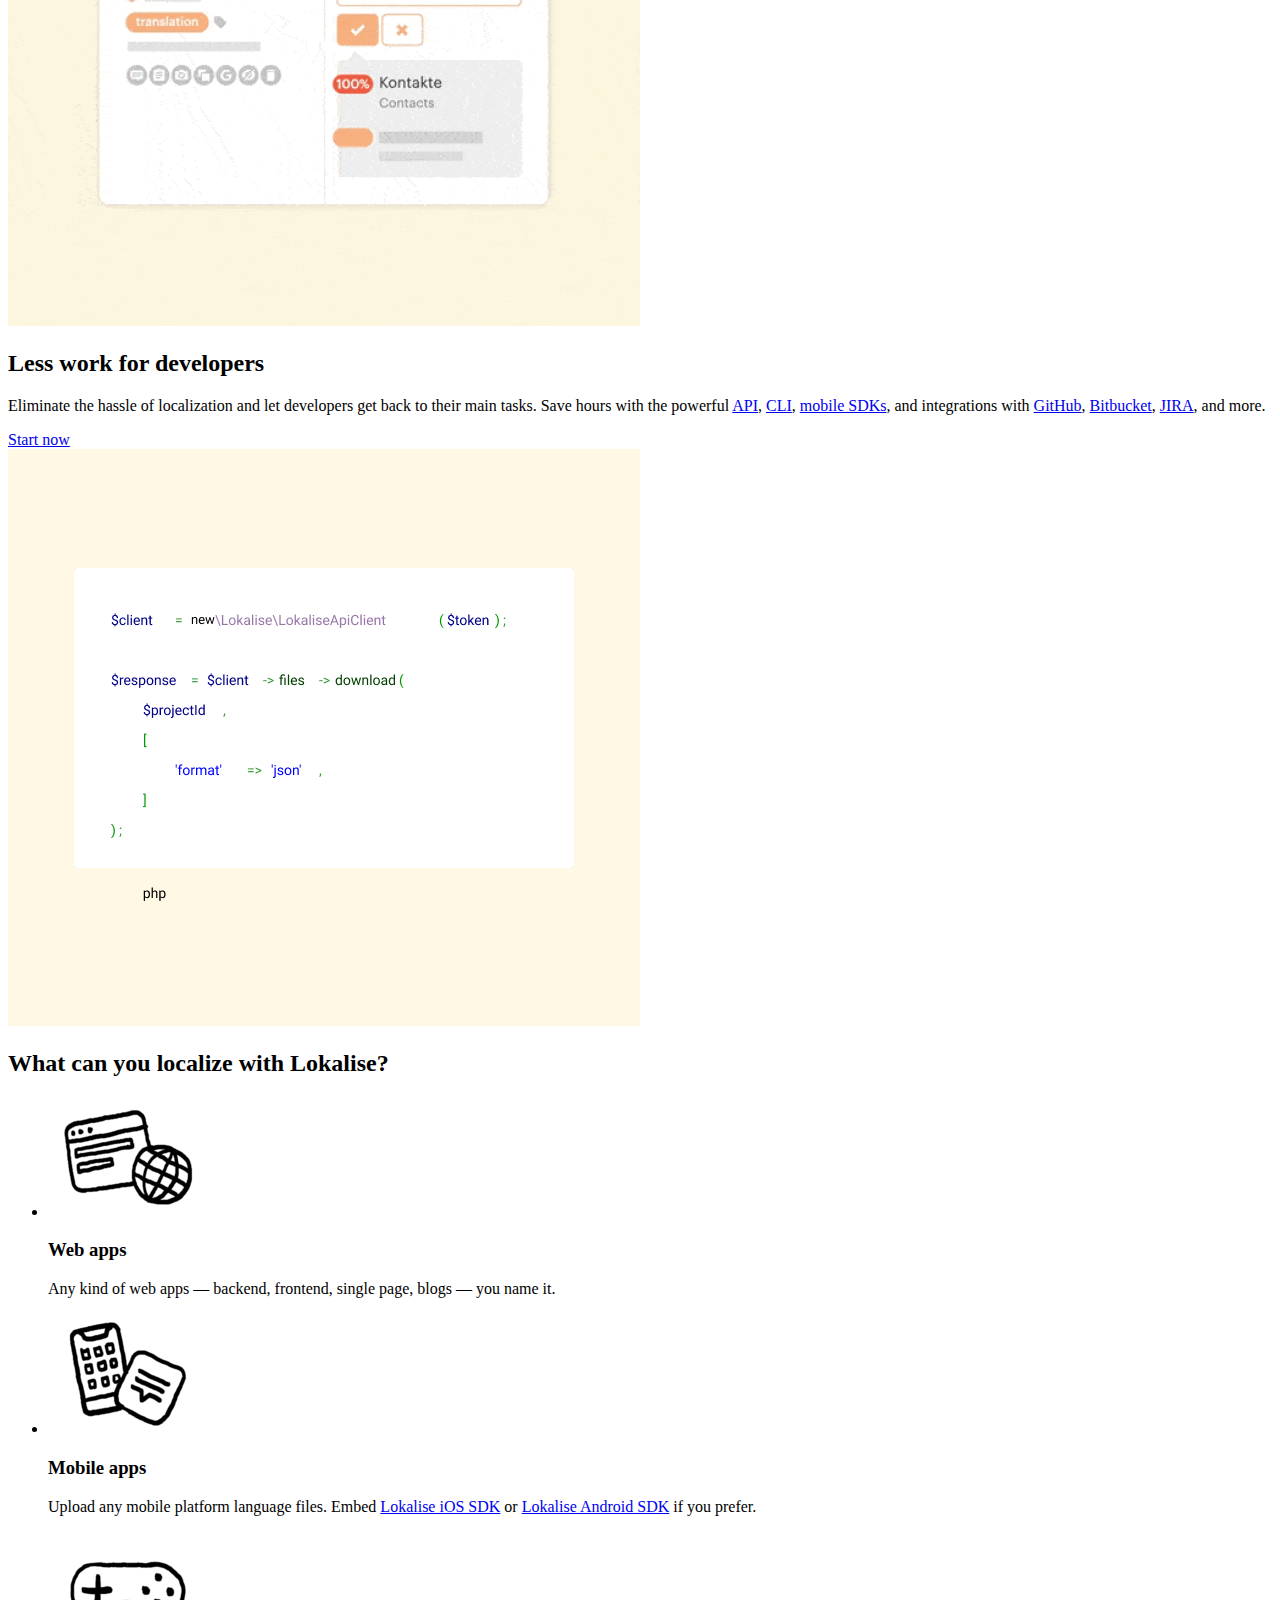
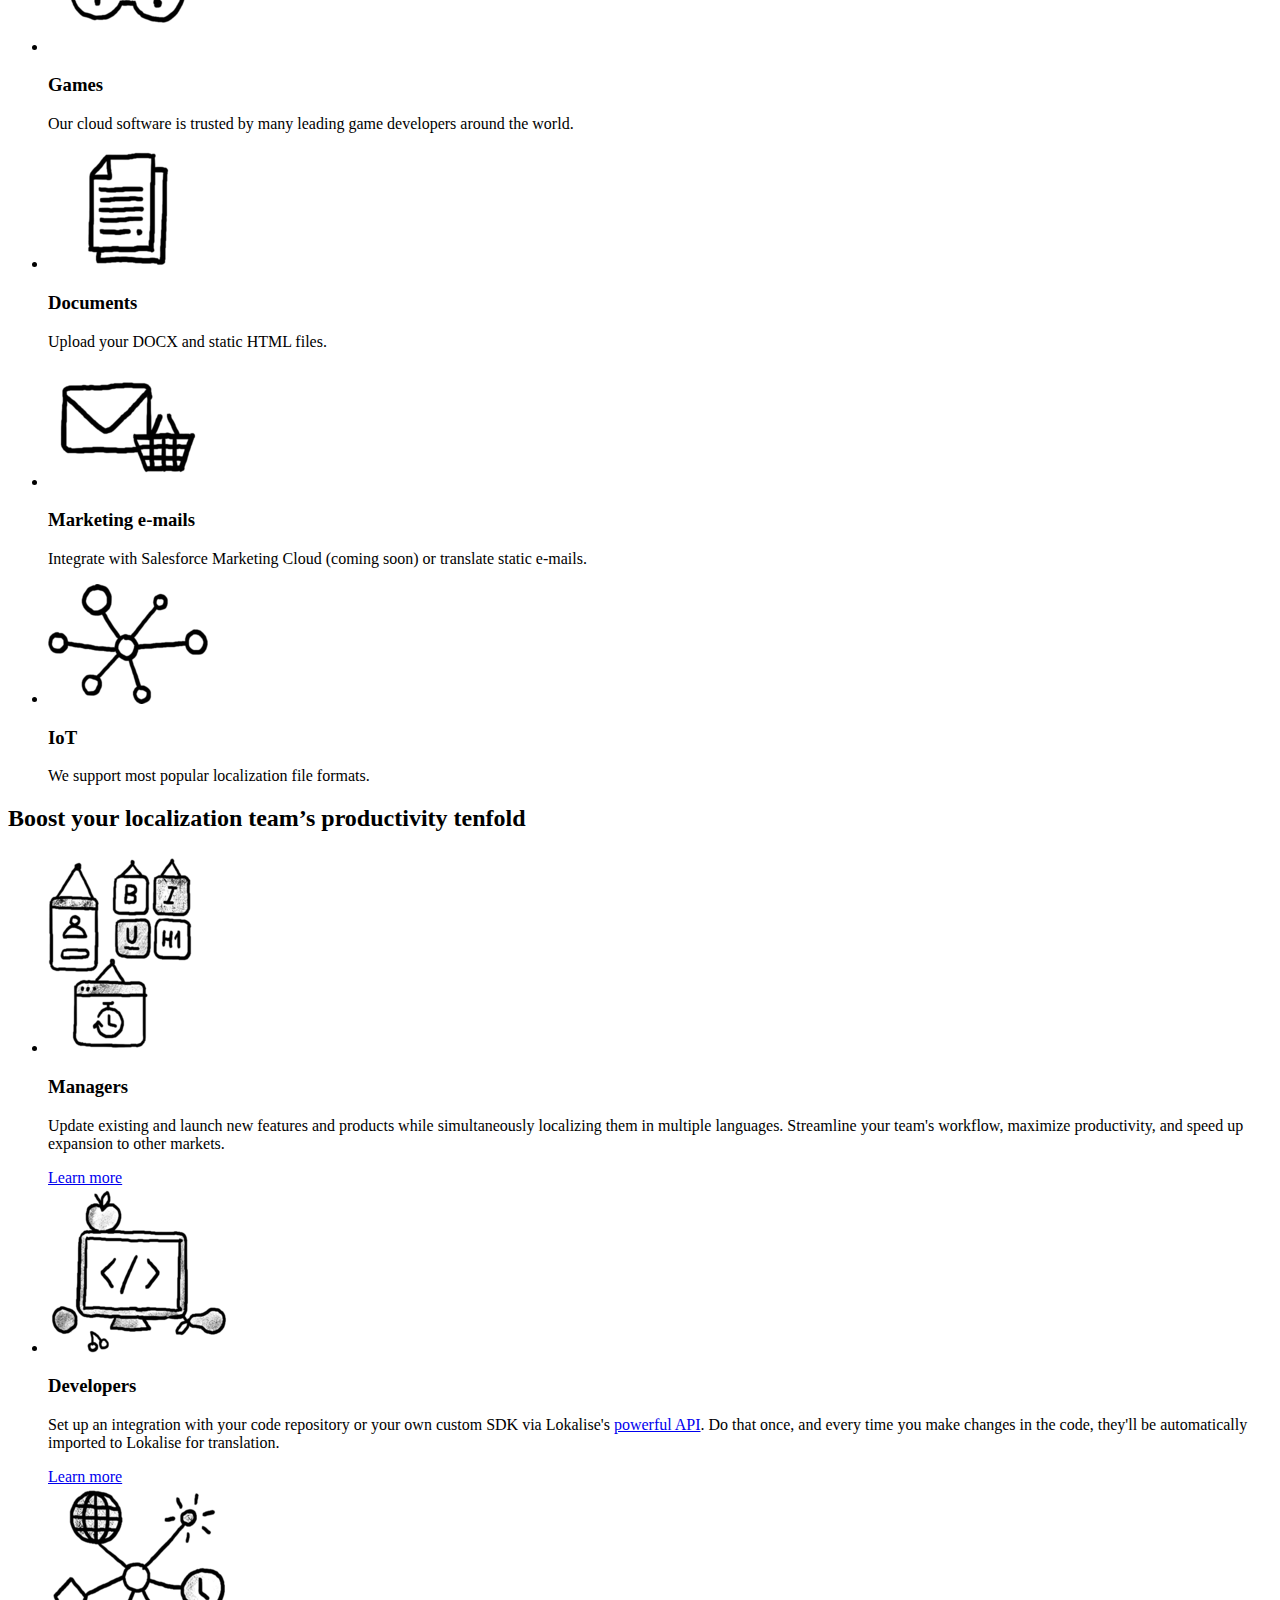
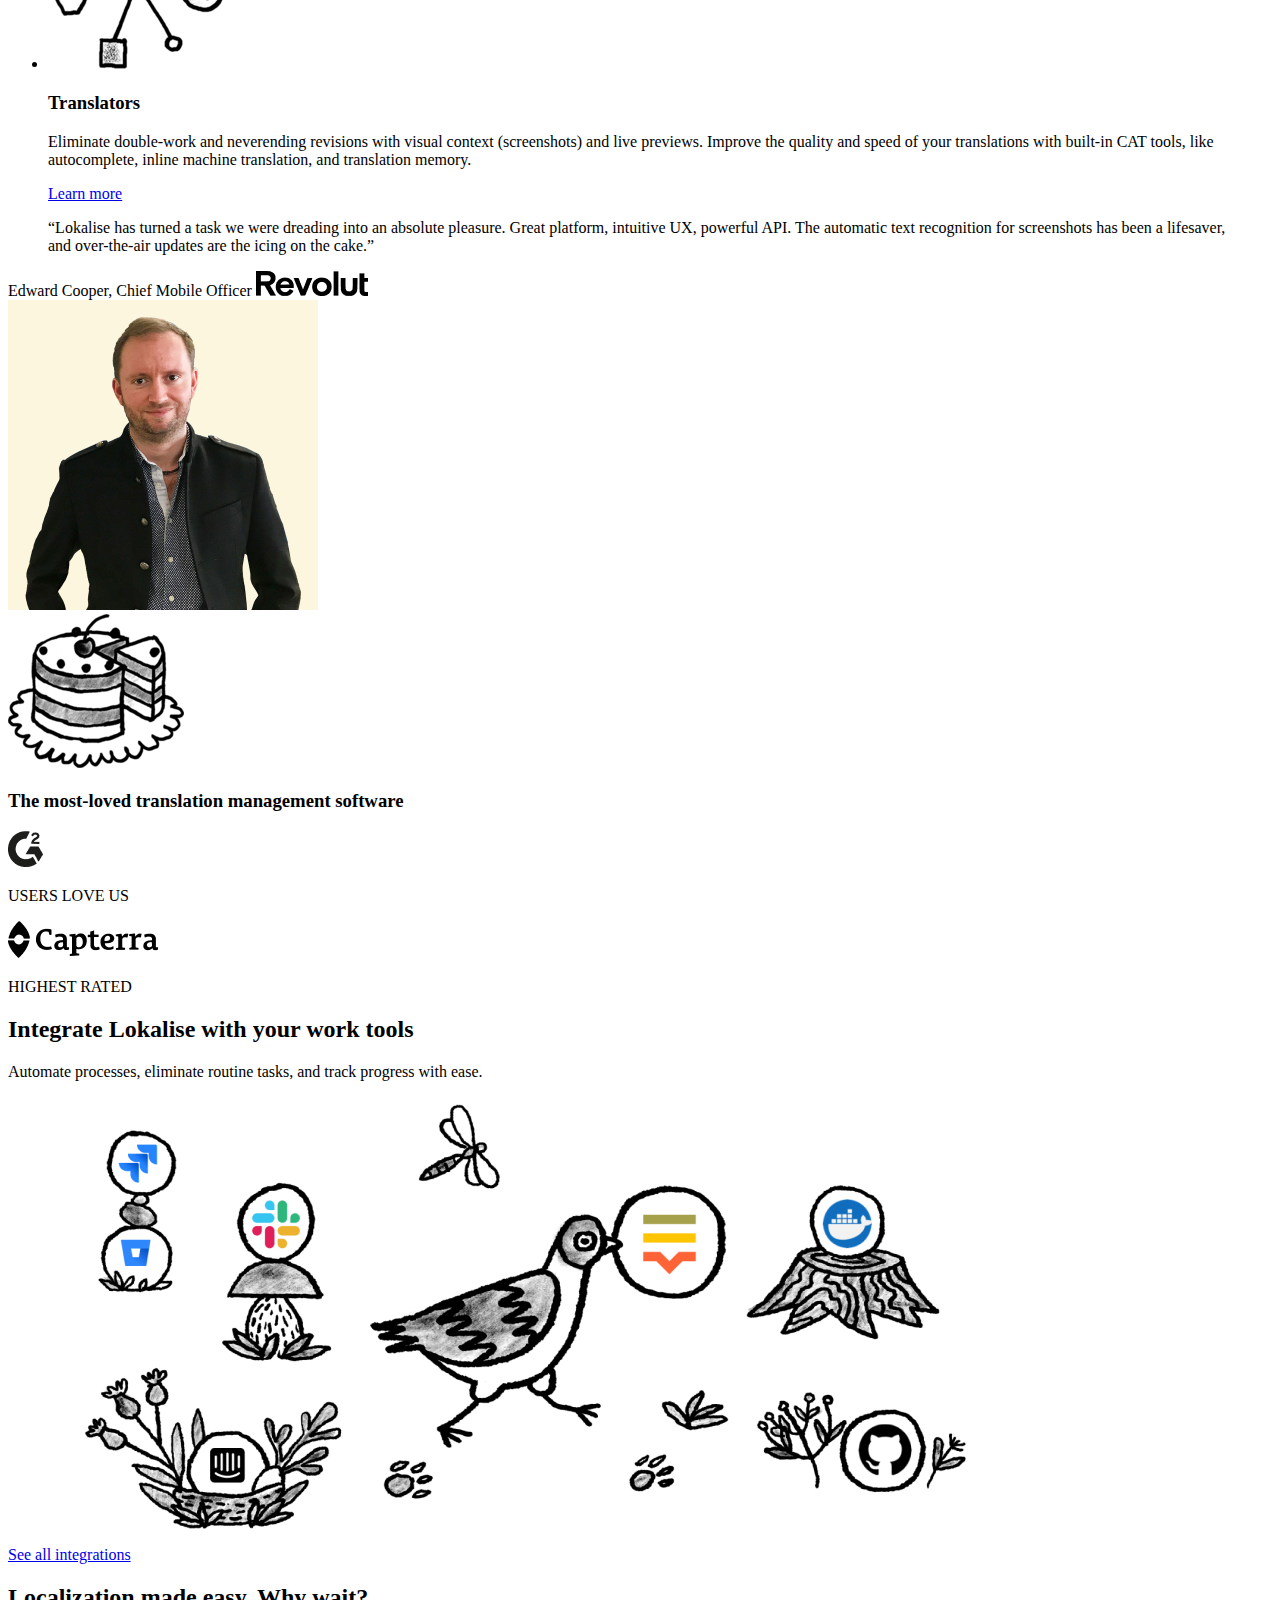
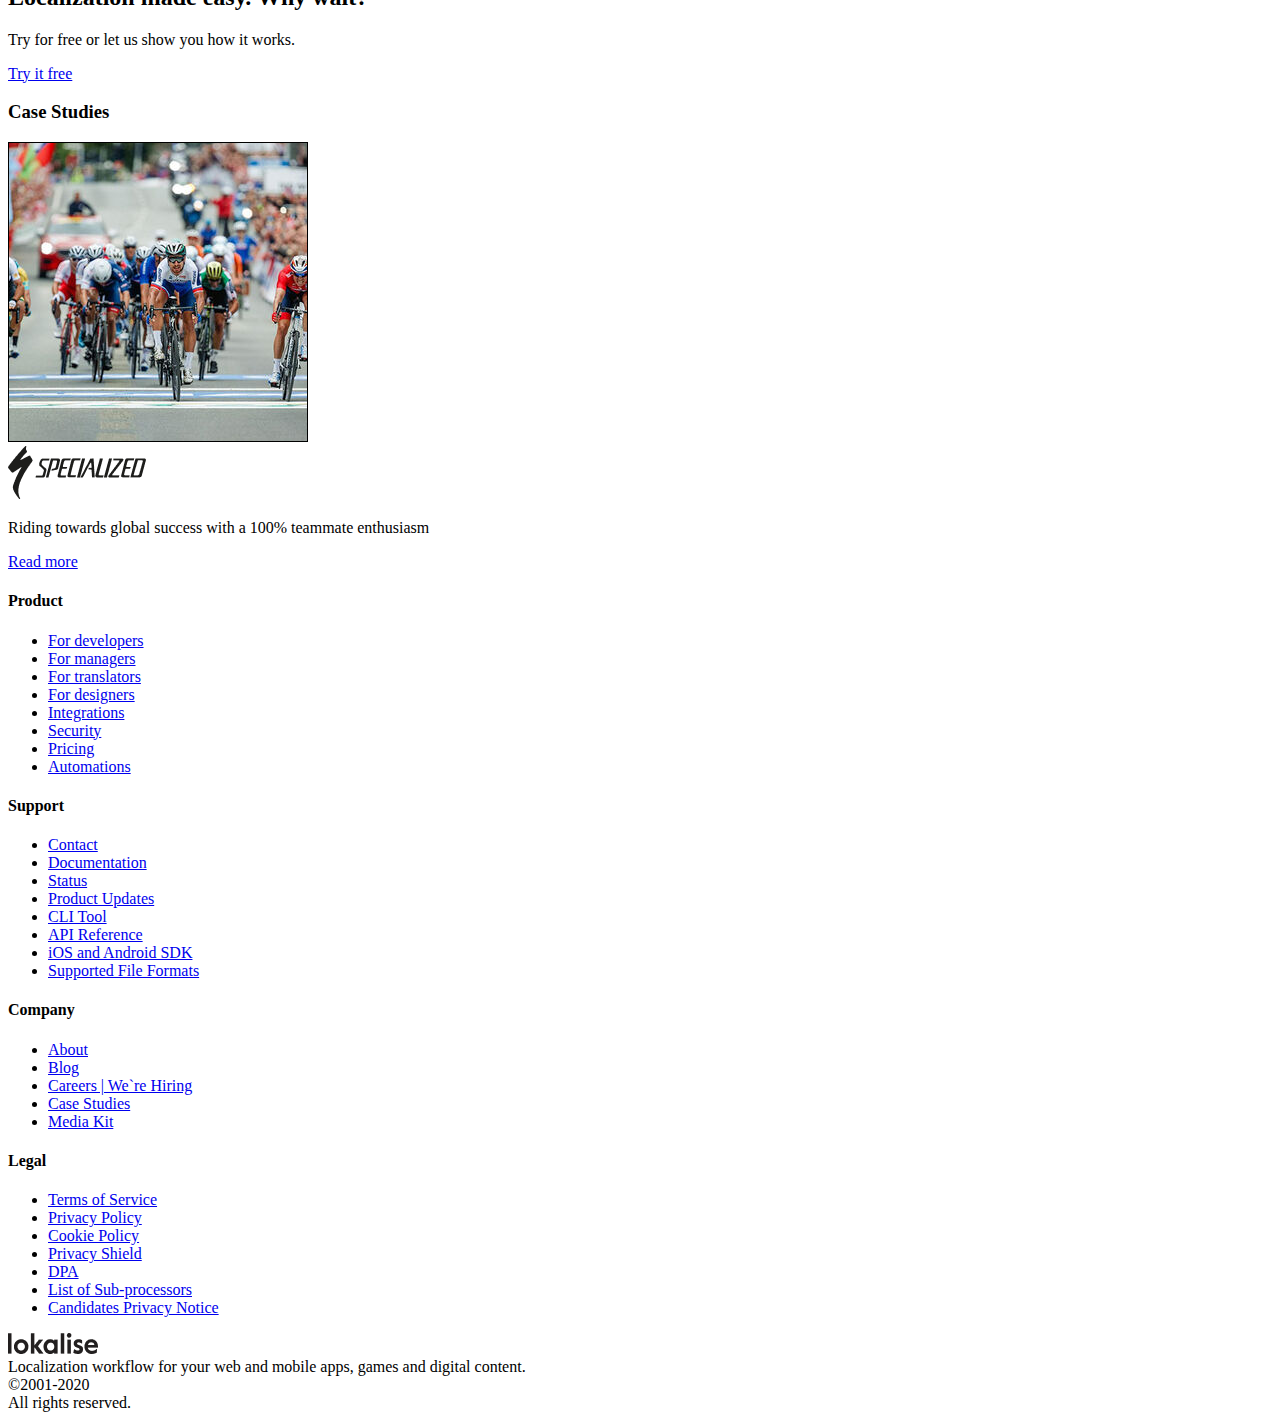
==== commit a3095970: "flex" ====
--- a/dev/index.html
+++ b/dev/index.html
@@ -91,70 +91,72 @@
                     </div>
                 </div>
             </div>
-            <div class="m__line__card">
+            <div class="card__block">
                 <div class="container">
-                    <div class="m__line__card__block">
-                        <div class="text">
-                            <h2>Control the<br>localization process</h2>
-                            <p>
-                                Collaborate with your team in a single workspace.<br>
-                                Add and assign <a href="#">tasks</a>, track progress, and enjoy a<br>
-                                seamless localization workflow where you know<br>
-                                who is doing what and when.
-                            </p>
-                            <a href="#" class="link__start hov">Start now</a>
-                        </div>
-                        <div class="card">
-                            <img src="images/card_1.png" alt="card_1">
-                        </div>
-                    </div>
-                    <div class="m__line__card__block">
-                        <div class="text">
-                            <h2>Shorten time<br>to market</h2>
-                            <p>
-                                Localize your product in parallel with the<br>
-                                development cycle. Use the <a href="#">Adobe XD</a>, <a href="#">Figma</a>,<br>
-                                and <a href="#">Sketch</a> plugins to start working on<br>
-                                translations as soon as the product design is<br>
-                                ready. No more idle waiting.
-                            </p>
-                            <a href="#" class="link__start hov">Start now</a>
-                        </div>
-                        <div class="card">
-                            <img src="images/card_2.png" alt="card_2">
-                        </div>
-                    </div>
-                    <div class="m__line__card__block">
-                        <div class="text">
-                            <h2>Ensure quality</h2>
-                            <p>
-                                Use built-in tools — e.g.<a href="#"> translation memory, </a>machine<br>
-                                translation, and <a href="#">QA checks </a>— to enhance the quality<br>
-                                and cohesion of translations. Add product<br>
-                                <a href="#">screenshots</a> for context and use the <a href="#">in-context</a>
-                                editors<br>
-                                for instant previews.
-                            </p>
-                            <a href="#" class="link__start hov">Start now</a>
-                        </div>
-                        <div class="card">
-                            <img src="images/card_3.png" alt="card_3">
-                        </div>
-                    </div>
-                    <div class="m__line__card__block">
-                        <div class="text">
-                            <h2>Less work for<br> developers</h2>
-                            <p>
-                                Eliminate the hassle of localization and let developers<br>
-                                get back to their main tasks. Save hours with the<br>
-                                powerful <a href="#">API</a>, <a href="#">CLI</a>, <a href="#">mobile SDKs</a>, and
-                                integrations with<br>
-                                <a href="#">GitHub</a>, <a href="#">Bitbucket</a>, <a href="#">JIRA</a>, and more.
-                            </p>
-                            <a href="#" class="link__start hov">Start now</a>
-                        </div>
-                        <div class="card">
-                            <img src="images/card_4.png" alt="card_4">
+                    <div class="m__line__card">
+                        <div class="m__line__card__block">
+                            <div class="text">
+                                <h2>Control the localization process</h2>
+                                <p>
+                                    Collaborate with your team in a single workspace. 
+                                    Add and assign <a href="#">tasks</a>, track progress, and enjoy a 
+                                    seamless localization workflow where you know 
+                                    who is doing what and when.
+                                </p>
+                                <a href="#" class="link__start hov">Start now</a>
+                            </div>
+                            <div class="card">
+                                <img src="images/card_1.png" alt="card_1">
+                            </div>
+                        </div>
+                        <div class="m__line__card__block">
+                            <div class="text">
+                                <h2>Shorten timeto market</h2>
+                                <p>
+                                    Localize your product in parallel with the 
+                                    development cycle. Use the <a href="#">Adobe XD</a>, <a href="#">Figma</a>, 
+                                    and <a href="#">Sketch</a> plugins to start working on 
+                                    translations as soon as the product design is 
+                                    ready. No more idle waiting.
+                                </p>
+                                <a href="#" class="link__start hov">Start now</a>
+                            </div>
+                            <div class="card">
+                                <img src="images/card_2.png" alt="card_2">
+                            </div>
+                        </div>
+                        <div class="m__line__card__block">
+                            <div class="text">
+                                <h2>Ensure quality</h2>
+                                <p>
+                                    Use built-in tools — e.g.<a href="#"> translation memory, </a>machine 
+                                    translation, and <a href="#">QA checks </a>— to enhance the quality 
+                                    and cohesion of translations. Add product 
+                                    <a href="#">screenshots</a> for context and use the <a href="#">in-context</a>
+                                    editors 
+                                    for instant previews.
+                                </p>
+                                <a href="#" class="link__start hov">Start now</a>
+                            </div>
+                            <div class="card">
+                                <img src="images/card_3.png" alt="card_3">
+                            </div>
+                        </div>
+                        <div class="m__line__card__block">
+                            <div class="text">
+                                <h2>Less work for developers</h2>
+                                <p>
+                                    Eliminate the hassle of localization and let developers 
+                                    get back to their main tasks. Save hours with the 
+                                    powerful <a href="#">API</a>, <a href="#">CLI</a>, <a href="#">mobile SDKs</a>, and
+                                    integrations with 
+                                    <a href="#">GitHub</a>, <a href="#">Bitbucket</a>, <a href="#">JIRA</a>, and more.
+                                </p>
+                                <a href="#" class="link__start hov">Start now</a>
+                            </div>
+                            <div class="card">
+                                <img src="images/card_4.png" alt="card_4">
+                            </div>
                         </div>
                     </div>
                 </div>
@@ -172,12 +174,14 @@
                                         </div>
                                     </div>
                                     <div class="card__local__text">
-                                        <h3>Web apps</h3>
-                                        <p>
-                                            Any kind of web apps — backend,<br>
-                                            frontend, single page, blogs — you<br>
-                                            name it.
-                                        </p>
+                                        <div>
+                                            <h3>Web apps</h3>
+                                            <p>
+                                                Any kind of web apps — backend, 
+                                                frontend, single page, blogs — you 
+                                                name it.
+                                            </p>
+                                        </div>
                                     </div>
                                 </li>
                                 <li class="card__local">
@@ -187,12 +191,14 @@
                                         </div>
                                     </div>
                                     <div class="card__local__text">
-                                        <h3>Mobile apps</h3>
-                                        <p>
-                                            Upload any mobile platform language<br>
-                                            files. Embed <a href="#">Lokalise iOS SDK</a> or<br>
-                                            <a href="#">Lokalise Android SDK</a> if you prefer.
-                                        </p>
+                                        <div>
+                                            <h3>Mobile apps</h3>
+                                            <p>
+                                                Upload any mobile platform language 
+                                                files. Embed <a href="#">Lokalise iOS SDK</a> or 
+                                                <a href="#">Lokalise Android SDK</a> if you prefer.
+                                            </p>
+                                        </div>
                                     </div>
                                 </li>
                                 <li class="card__local">
@@ -202,12 +208,14 @@
                                         </div>
                                     </div>
                                     <div class="card__local__text">
-                                        <h3>Games</h3>
-                                        <p>
-                                            Our cloud software is trusted by<br>
-                                            many leading game developers<br>
-                                            around the world.
-                                        </p>
+                                        <div>
+                                            <h3>Games</h3>
+                                            <p>
+                                                Our cloud software is trusted by 
+                                                many leading game developers 
+                                                around the world.
+                                            </p>
+                                        </div>
                                     </div>
                                 </li>
                                 <li class="card__local">
@@ -217,10 +225,12 @@
                                         </div>
                                     </div>
                                     <div class="card__local__text">
-                                        <h3>Documents</h3>
-                                        <p>
-                                            Upload your DOCX and static HTML<br>files.
-                                        </p>
+                                        <div>
+                                            <h3>Documents</h3>
+                                            <p>
+                                                Upload your DOCX and static HTML files.
+                                            </p>
+                                        </div>
                                     </div>
                                 </li>
                                 <li class="card__local">
@@ -230,12 +240,14 @@
                                         </div>
                                     </div>
                                     <div class="card__local__text">
-                                        <h3>Marketing e-mails</h3>
-                                        <p>
-                                            Integrate with Salesforce Marketing<br>
-                                            Cloud (coming soon) or translate<br>
-                                            static e-mails.
-                                        </p>
+                                        <div>
+                                            <h3>Marketing e-mails</h3>
+                                            <p>
+                                                Integrate with Salesforce Marketing 
+                                                Cloud (coming soon) or translate 
+                                                static e-mails.
+                                            </p>
+                                        </div>
                                     </div>
                                 </li>
                                 <li class="card__local">
@@ -245,10 +257,12 @@
                                         </div>
                                     </div>
                                     <div class="card__local__text">
-                                        <h3>IoT</h3>
-                                        <p>
-                                            We support most popular localization<br>file formats.
-                                        </p>
+                                        <div>
+                                            <h3>IoT</h3>
+                                            <p>
+                                                We support most popular localization file formats.
+                                            </p>
+                                        </div>
                                     </div>
                                 </li>
                             </ul>
@@ -321,9 +335,9 @@
                         <div class="article__block__text">
                             <blockquote>
                                 <p>
-                                    “Lokalise has turned a task we were dreading into an absolute<br>
-                                    pleasure. Great platform, intuitive UX, powerful API. The<br>
-                                    automatic text recognition for screenshots has been a<br>
+                                    “Lokalise has turned a task we were dreading into an absolute 
+                                    pleasure. Great platform, intuitive UX, powerful API. The 
+                                    automatic text recognition for screenshots has been a 
                                     lifesaver, and over-the-air updates are the icing on the cake.”
                                 </p>
                             </blockquote>
@@ -343,11 +357,11 @@
             <div class="most">
                 <div class="container">
                     <div class="most__block">
+                        <div>
+                            <img src="images/most.png" alt="most">
+                        </div>
                         <div class="most__block__text">
-                            <div>
-                                <img src="images/most.png" alt="most">
-                            </div>
-                            <h3>The most-loved translation<br> management software</h3>
+                            <h3>The most-loved translation management software</h3>
                         </div>
                         <div class="most__block__brand">
                             <div class="brand__icon">
@@ -379,11 +393,15 @@
             <div class="bird">
                 <div class="container">
                     <div class="bird__box">
-                        <h2 class="h2__2">Integrate Lokalise with<br>your work tools</h2>
-                        <p>
-                            Automate processes, eliminate routine tasks,<br>
-                            and track progress with ease.
-                        </p>
+                        <div class="bird__box__text">
+                            <h2 class="h2__2">Integrate Lokalise with your work tools</h2>
+                            <div>
+                                <p>
+                                    Automate processes, eliminate routine tasks, 
+                                    and track progress with ease.
+                                </p>
+                            </div>
+                        </div>
                         <div>
                             <img src="images/bird.png" alt="bird">
                         </div>
@@ -395,7 +413,7 @@
                 <div class="container">
                     <div class="why__text">
                         <h2 class="h2__2">
-                            Localization made easy.<br> Why wait?
+                            Localization made easy. Why wait?
                         </h2>
                         <p>Try for free or let us show you how it works.</p>
                         <a href="#" class="btn btn__b btn__black">Try it free</a>
@@ -414,7 +432,7 @@
                         <div class="f__brand">
                             <a href="#"><img src="images/l2_brand_1.png" alt="specialized"></a>
                         </div>
-                        <p>Riding towards global success<br> with a 100% teammate<br> enthusiasm</p>
+                        <p>Riding towards global success with a 100% teammate enthusiasm</p>
                         <a href="#" class="hov">Read more</a>
                     </div>
                     <div class="f__menu">
@@ -463,7 +481,7 @@
                                 <li><a href="#">Privacy Shield</a></li>
                                 <li><a href="#">DPA</a></li>
                                 <li><a href="#">List of Sub-processors</a></li>
-                                <li><a href="#">Candidates Privacy<br> Notice</a></li>
+                                <li><a href="#">Candidates Privacy Notice</a></li>
                             </ul>
                         </div>
                     </div>
@@ -471,10 +489,13 @@
                 <div class="f__line__bottom">
                     <div class="lokal">
                         <a href=""><img src="images/logo_2.png" alt="logo_2"></a>
-                        <span>Localization workflow for your web and mobile<br> apps, games and digital content.</span>
+                        <div>
+                            <span>Localization workflow for your web and mobile apps, games and digital content.</span>
+                        </div>
                     </div>
                     <div class="date">
-                        <span>©2001-2020<br>All rights reserved.</span>
+                        <span>©2001-2020</span><br>
+                        <span>All rights reserved.</span>
                     </div>
                 </div>
             </div>
